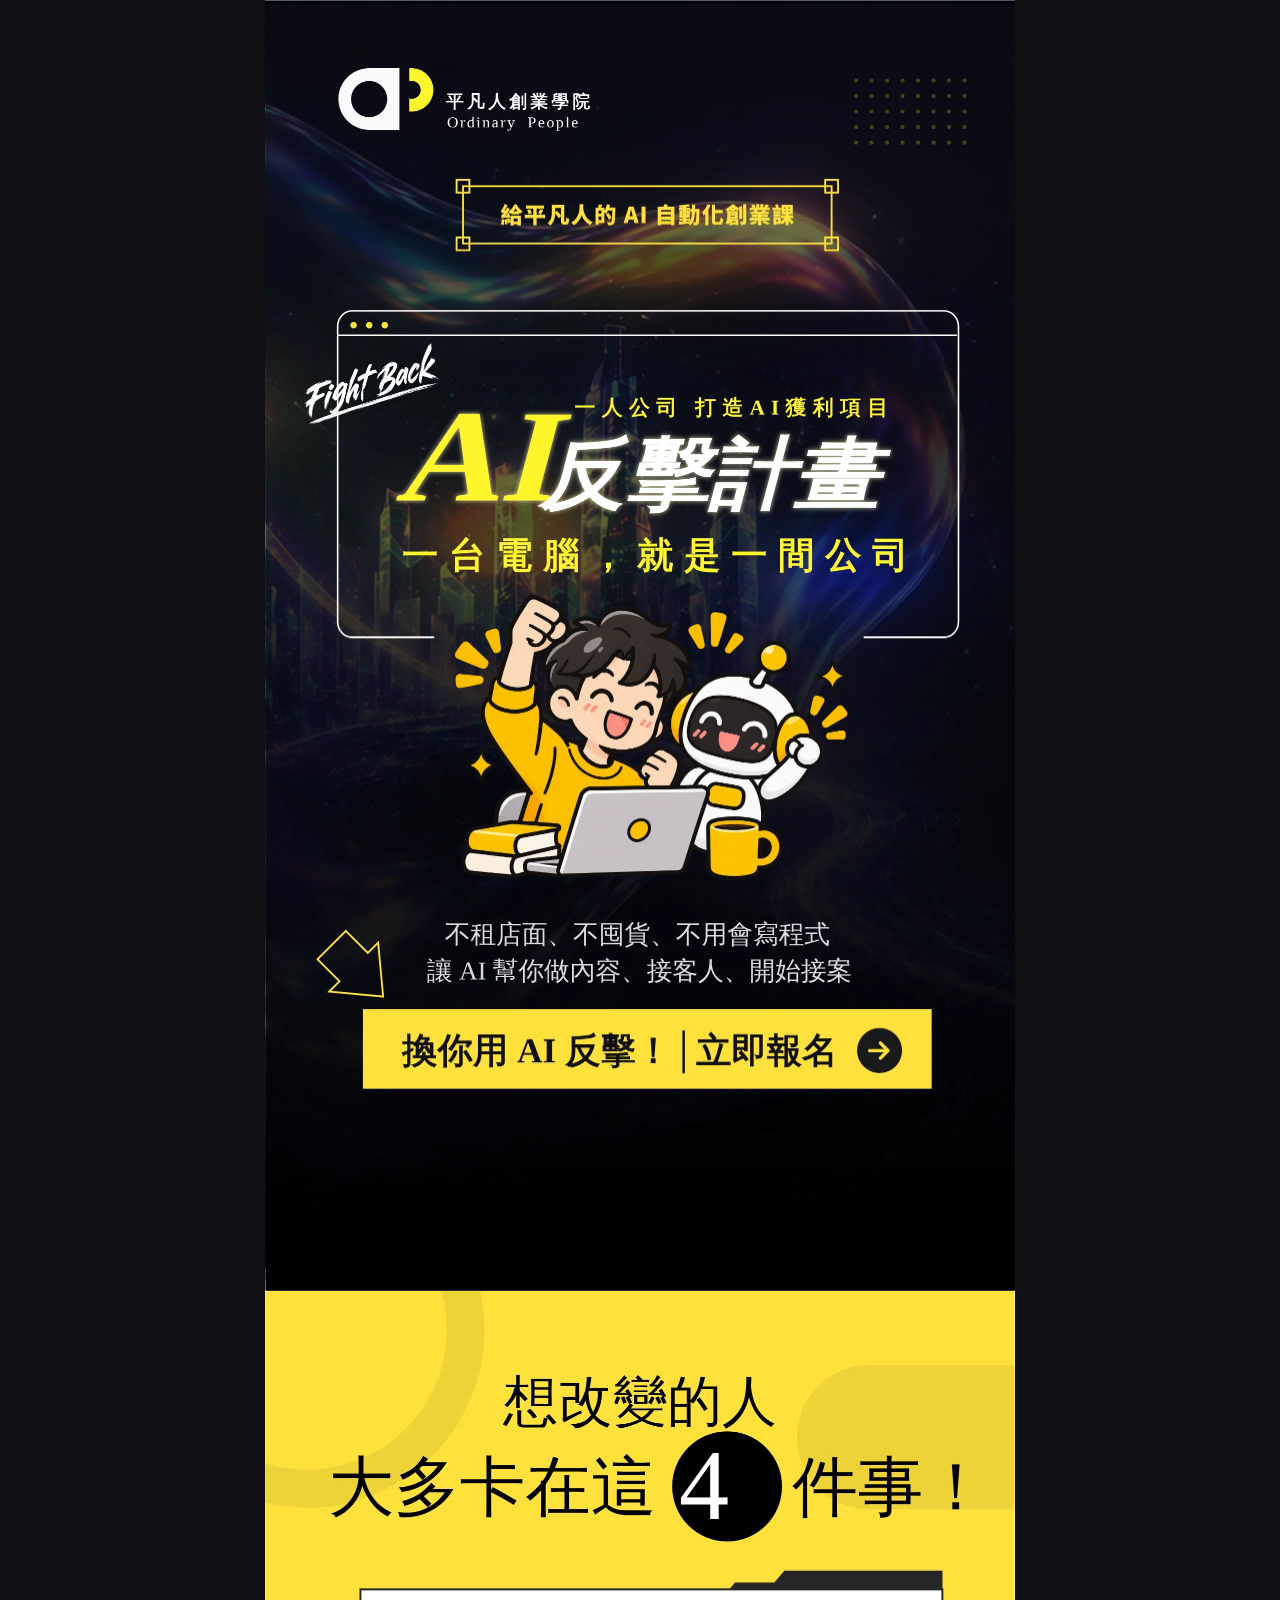
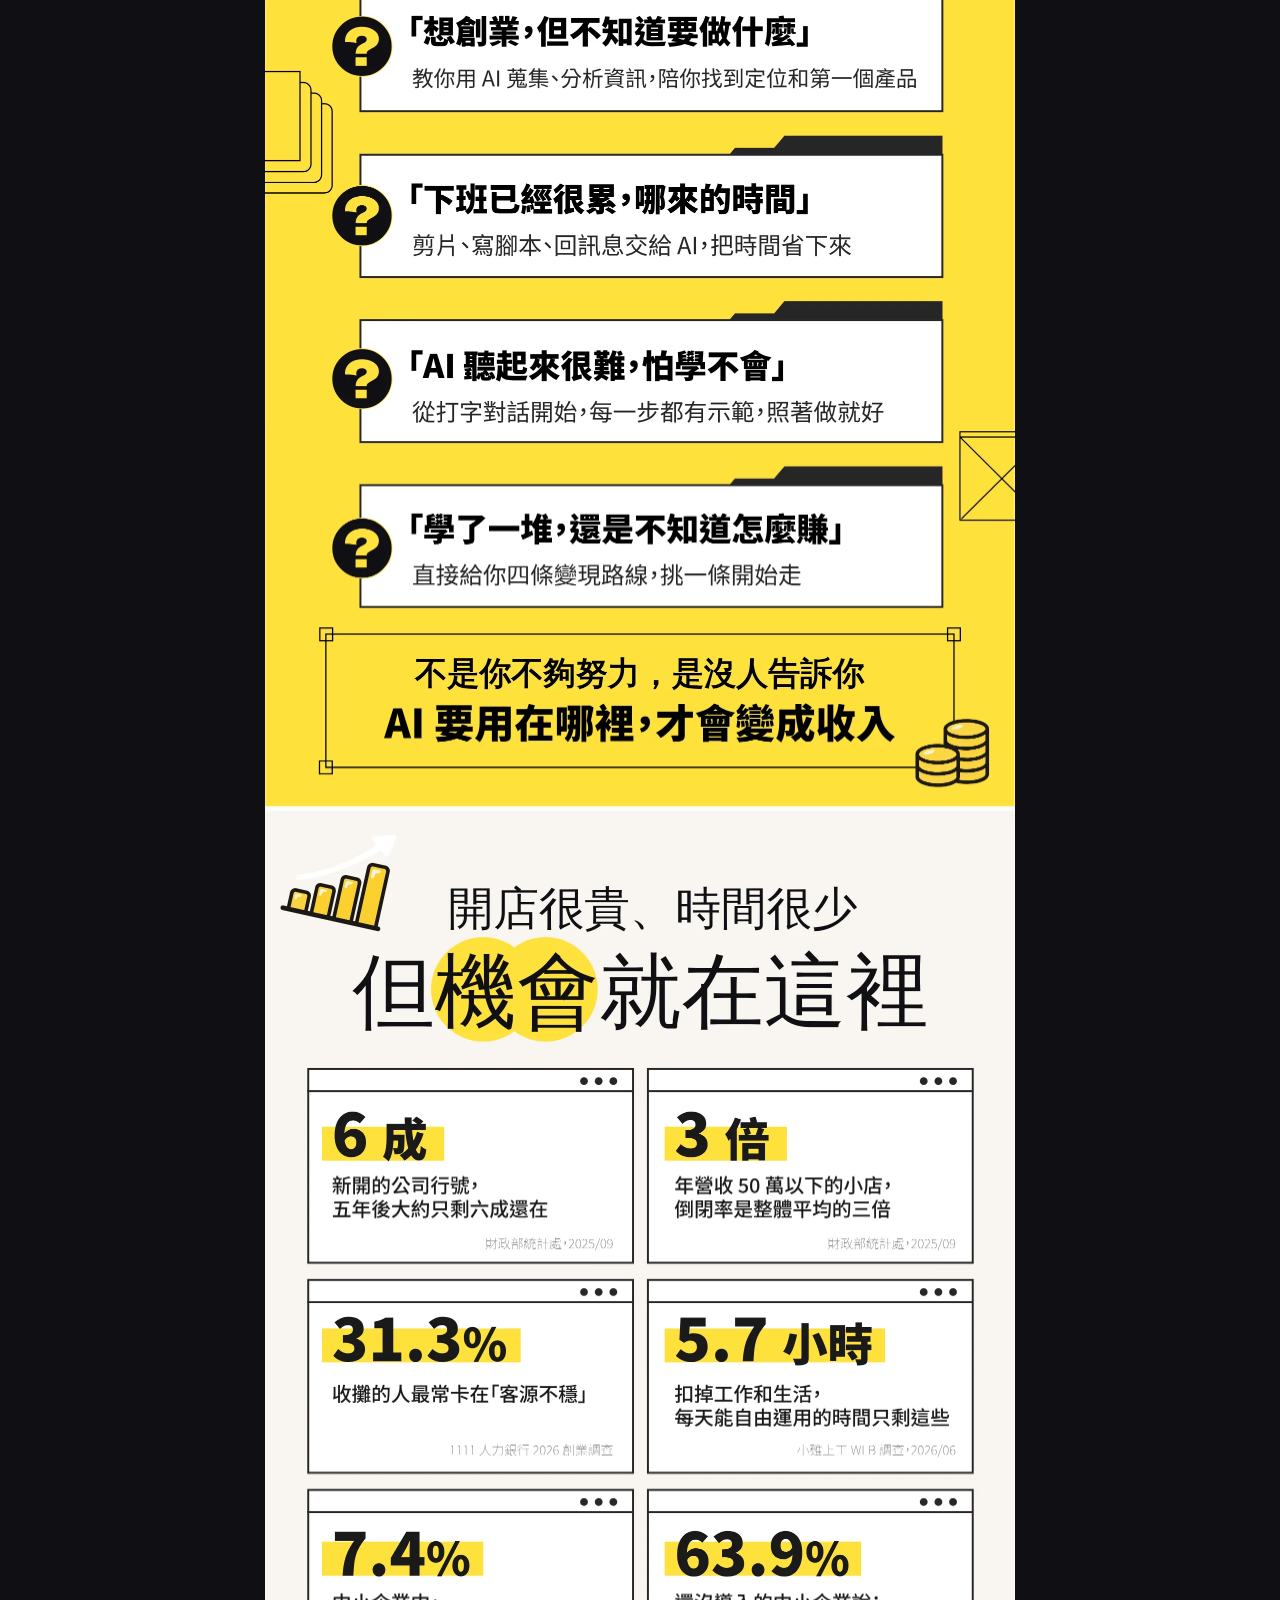
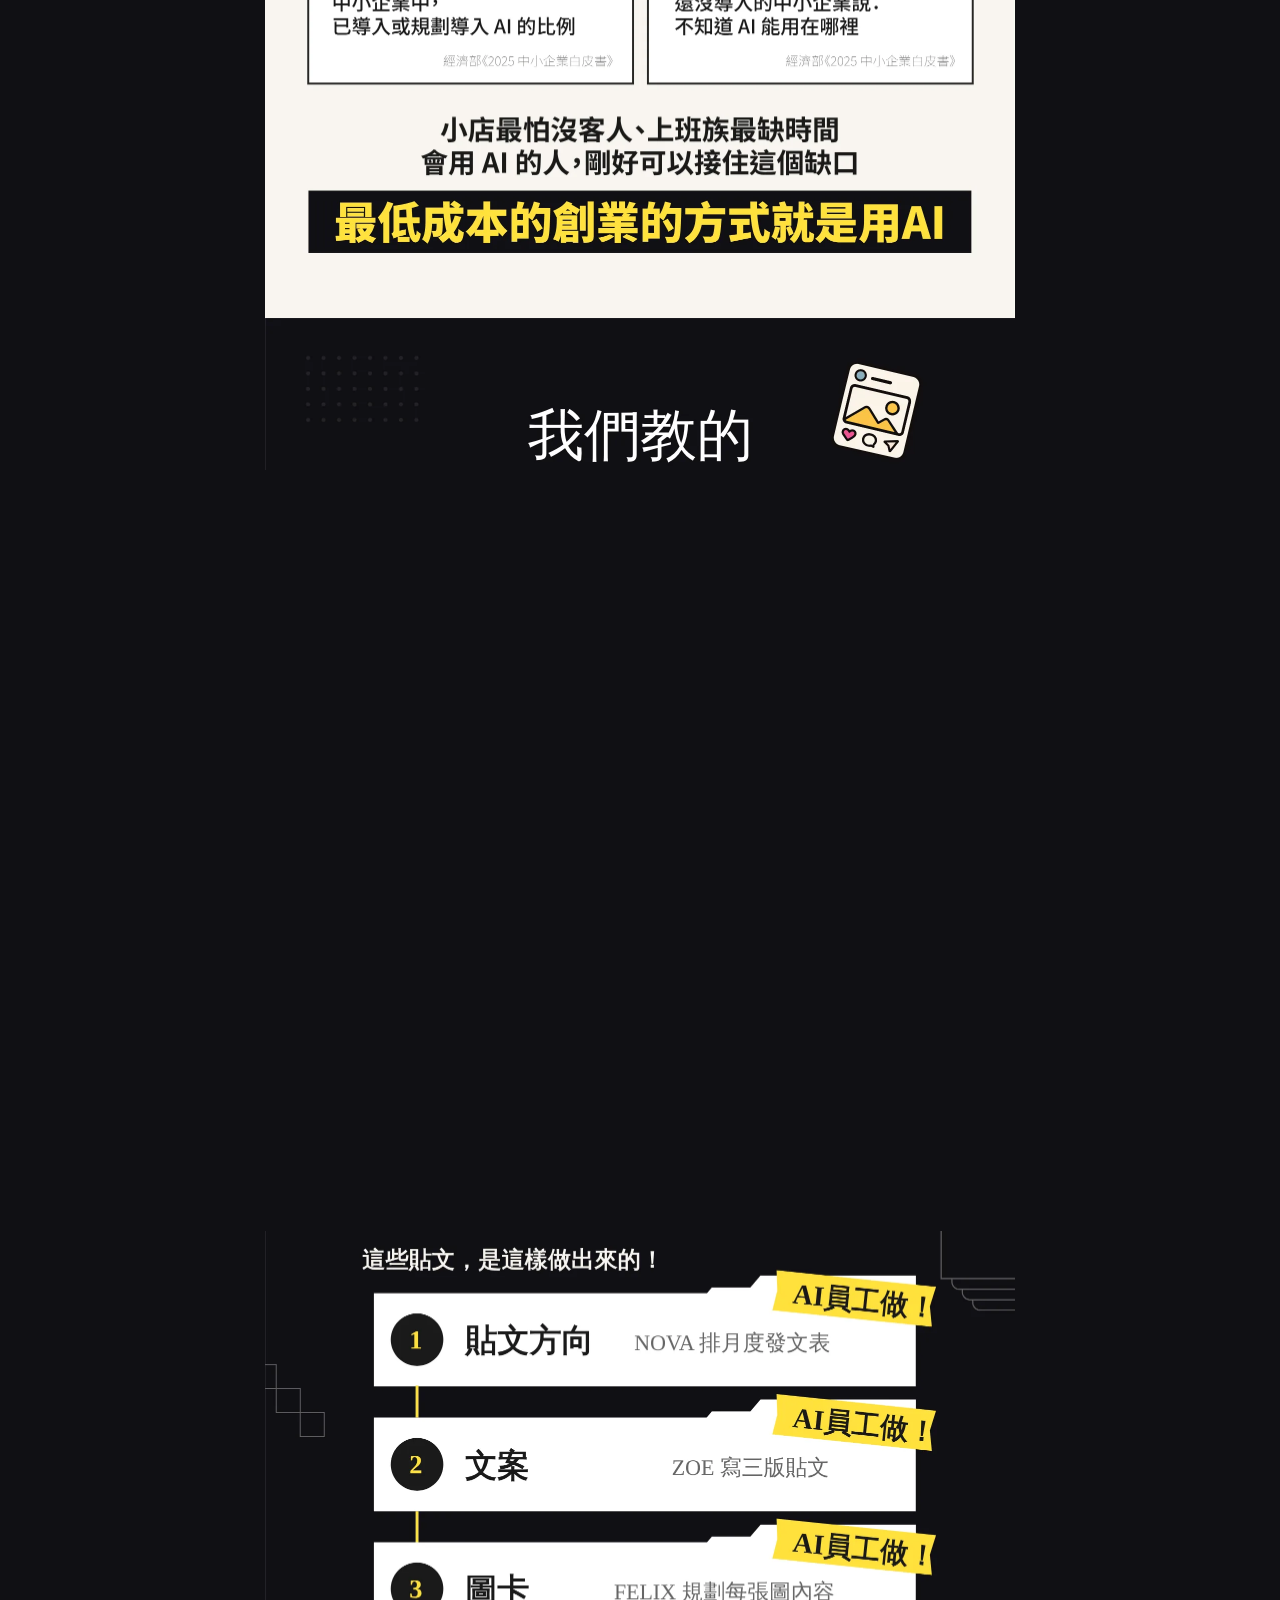
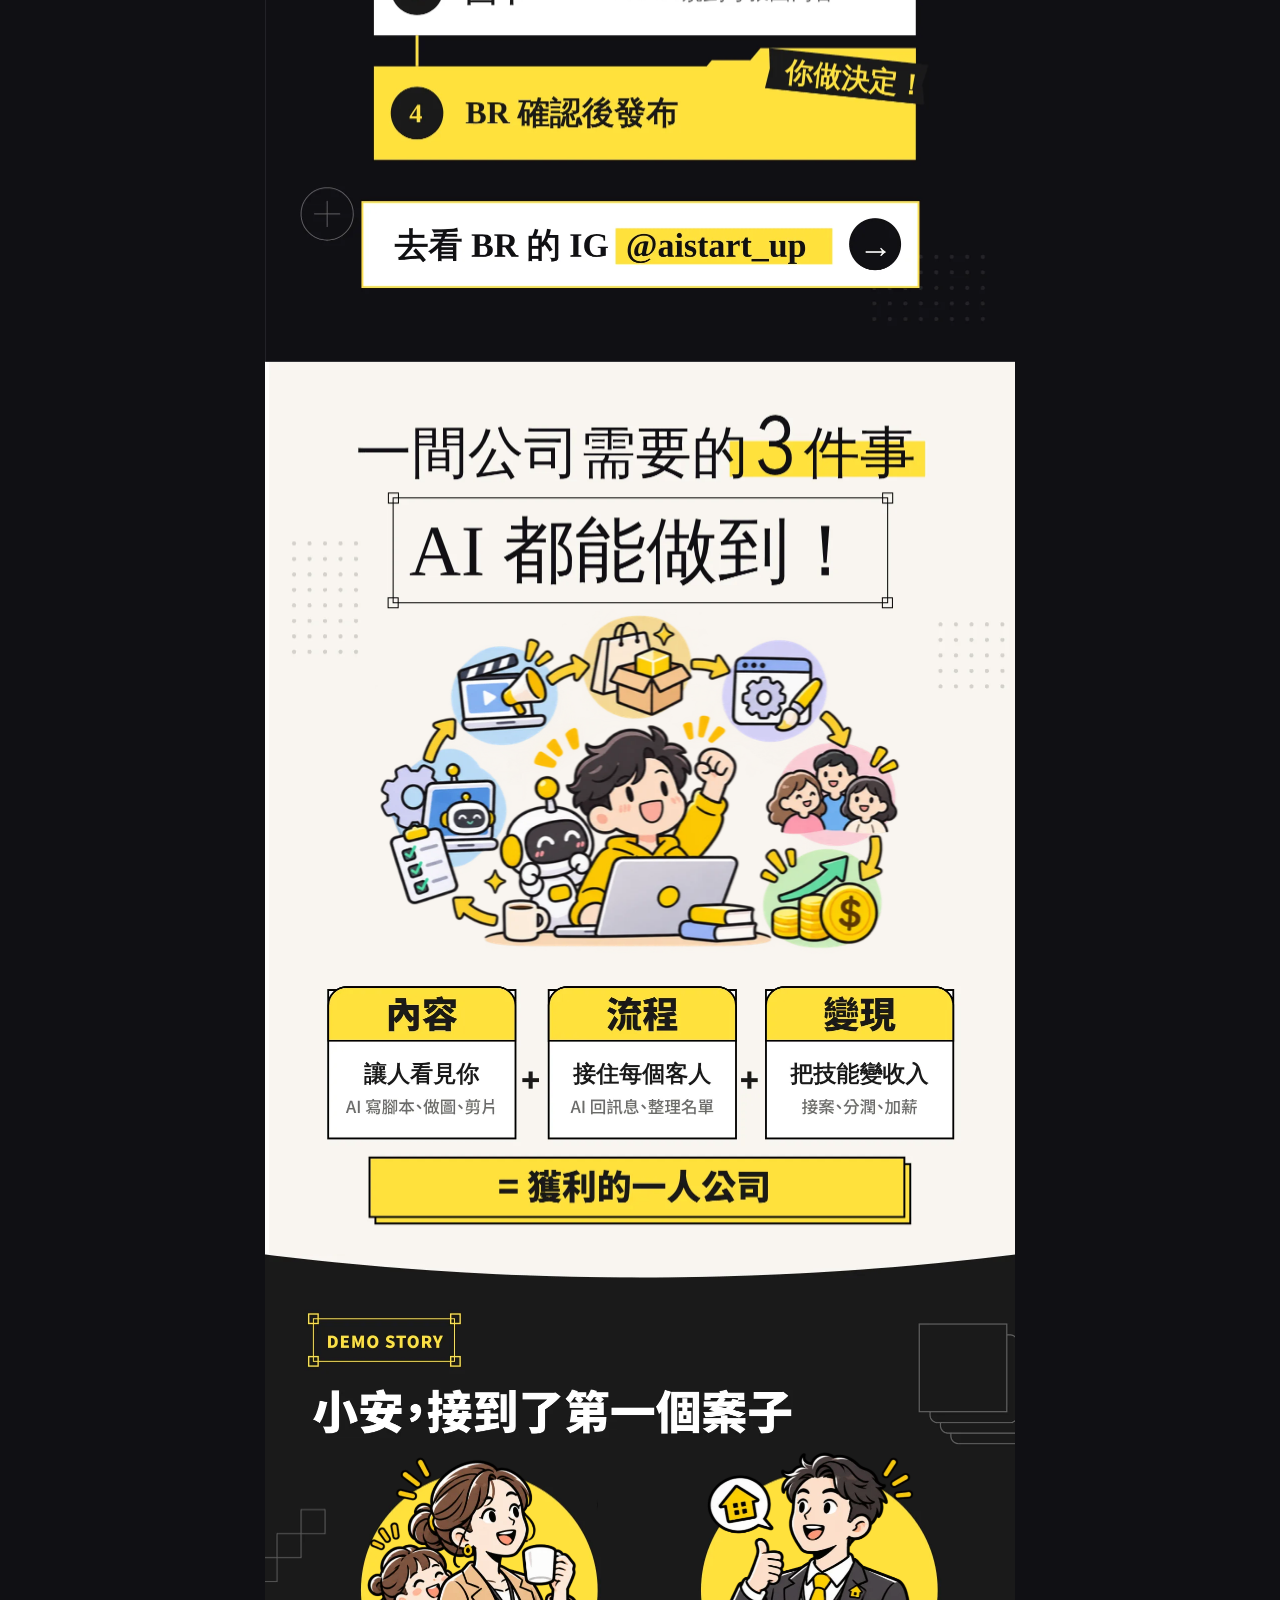
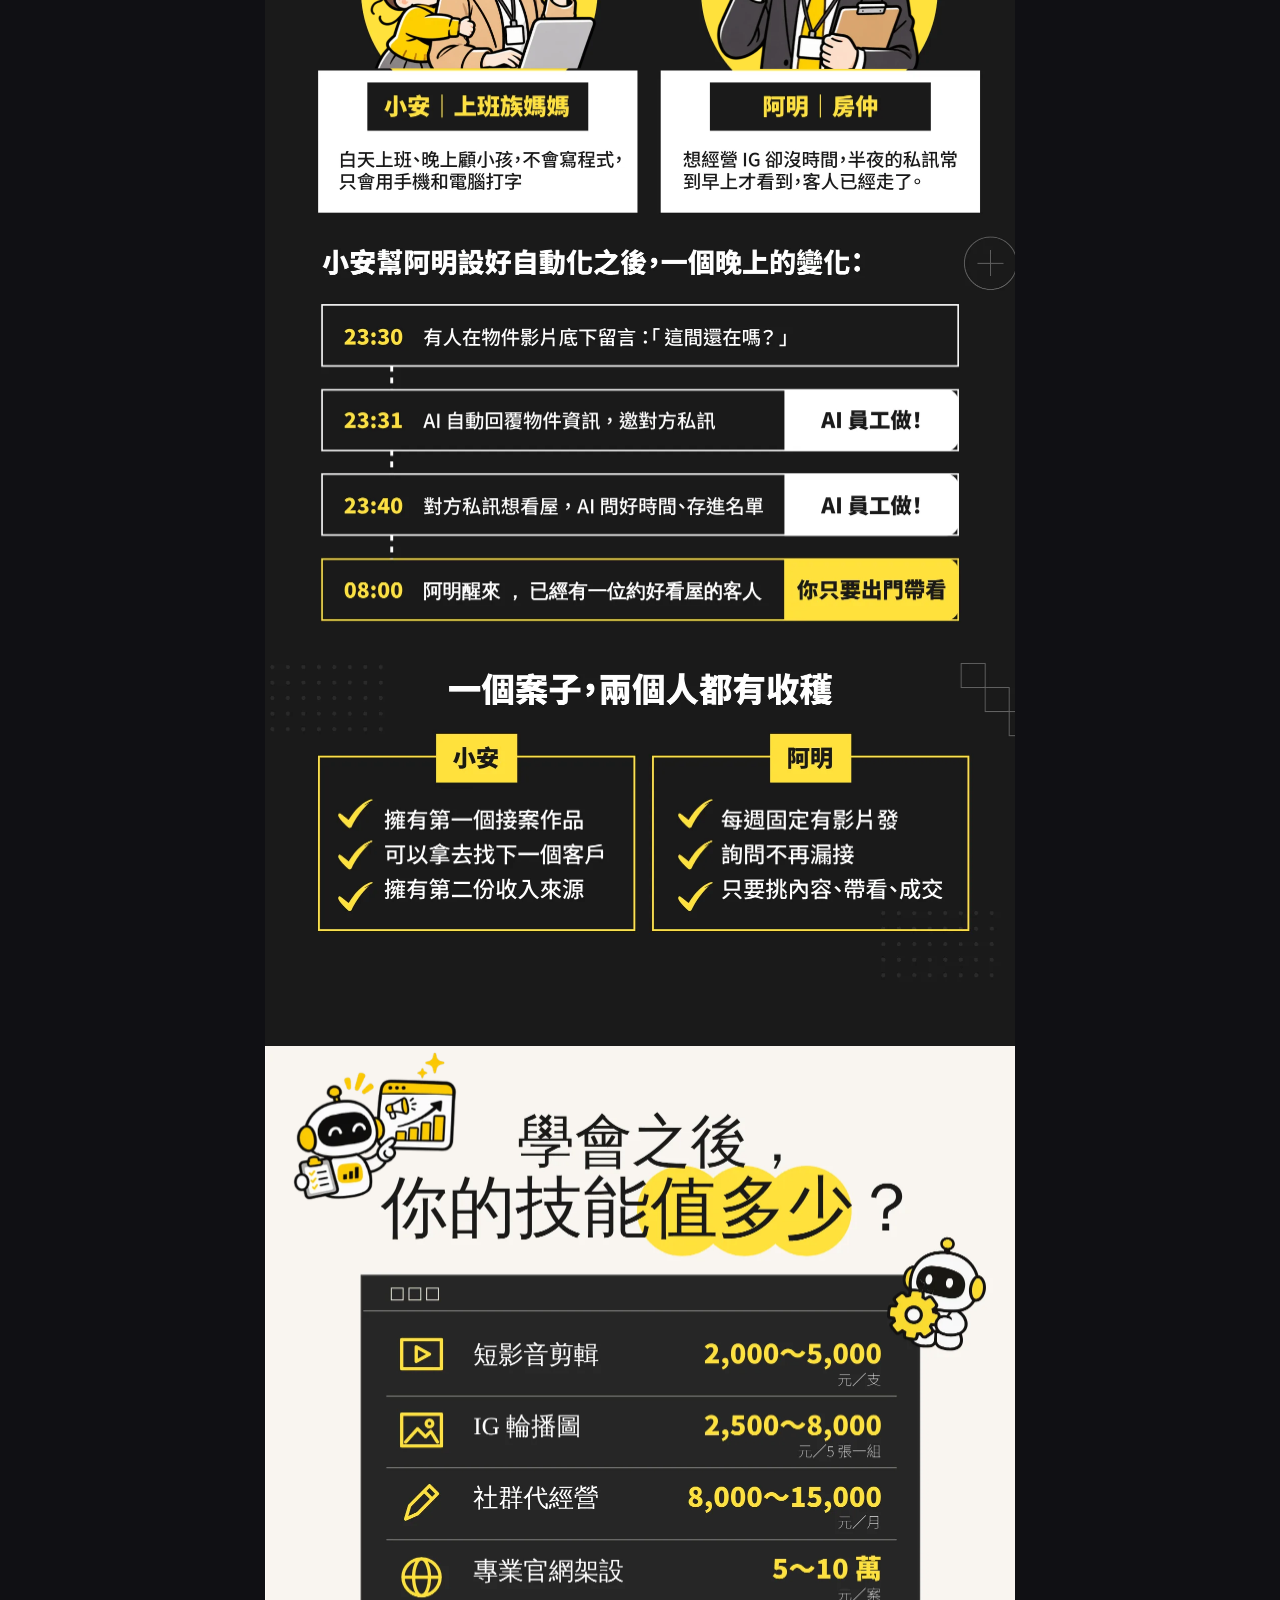
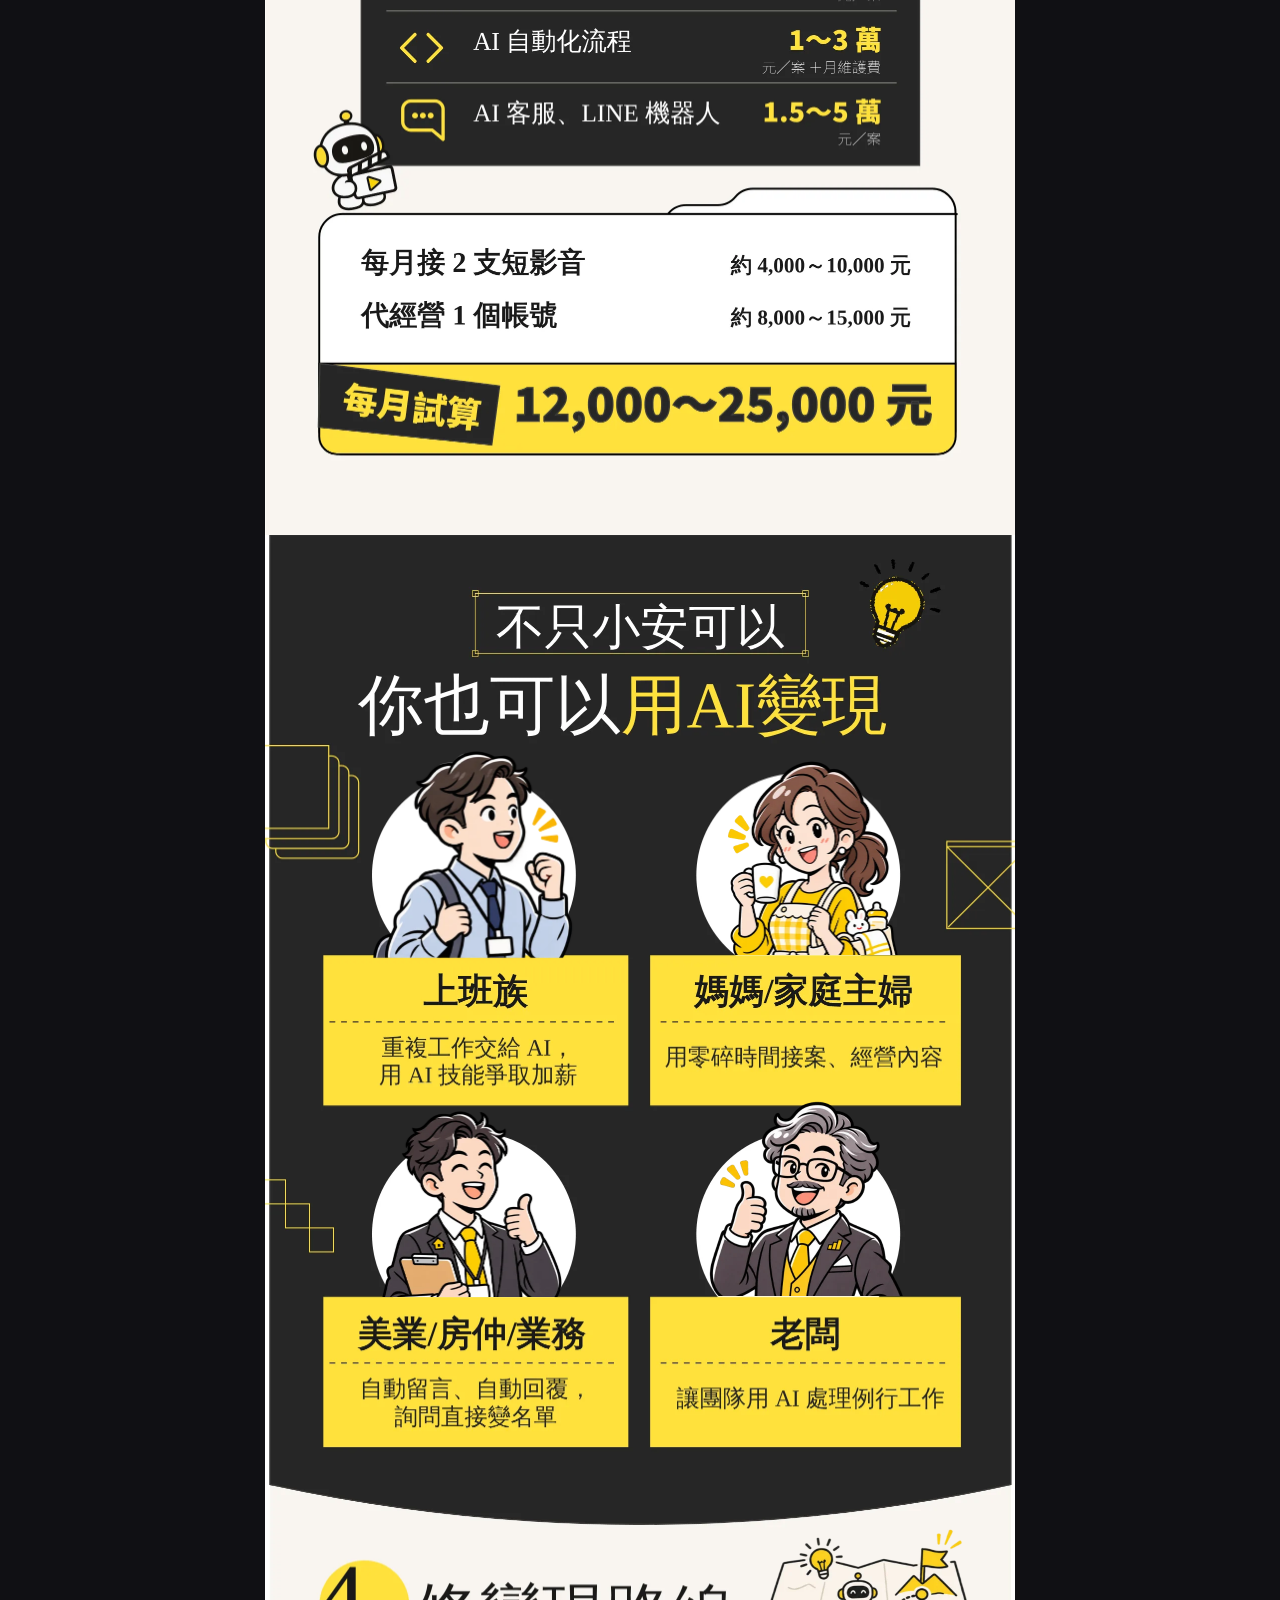
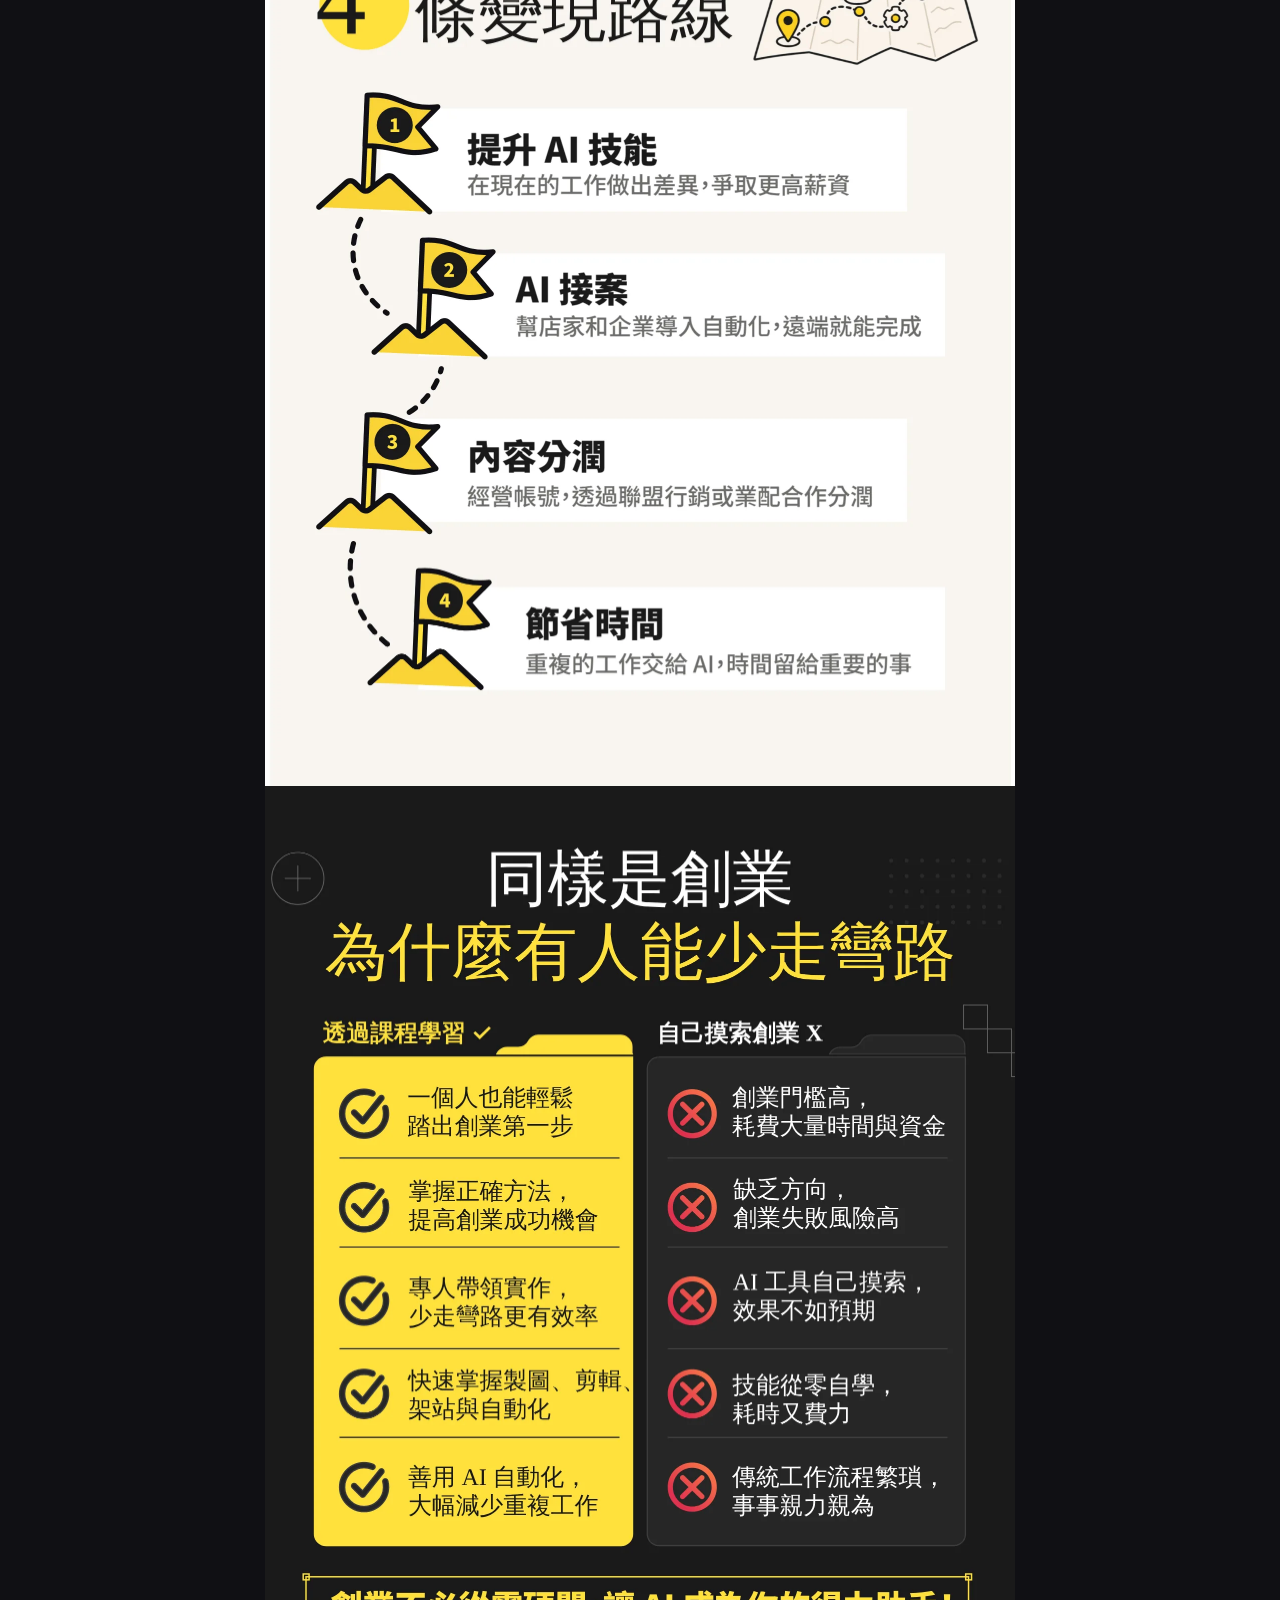
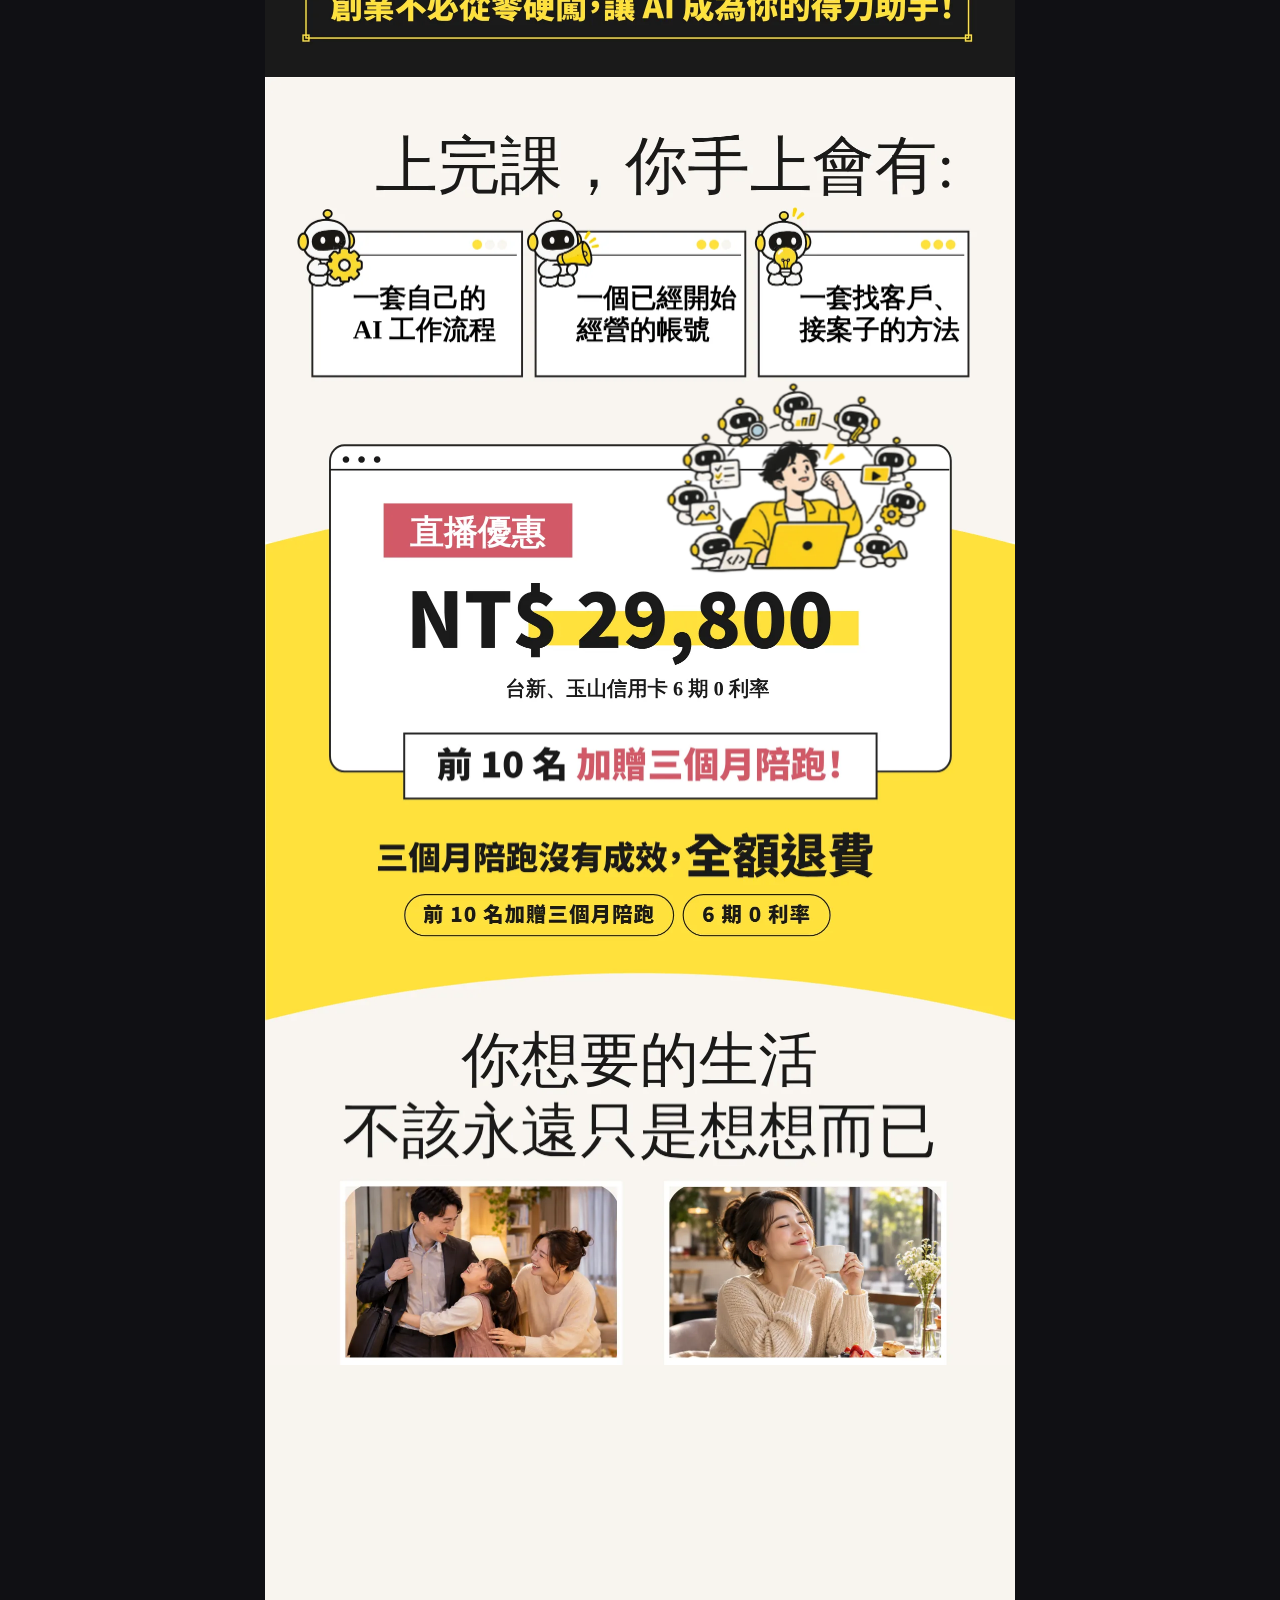
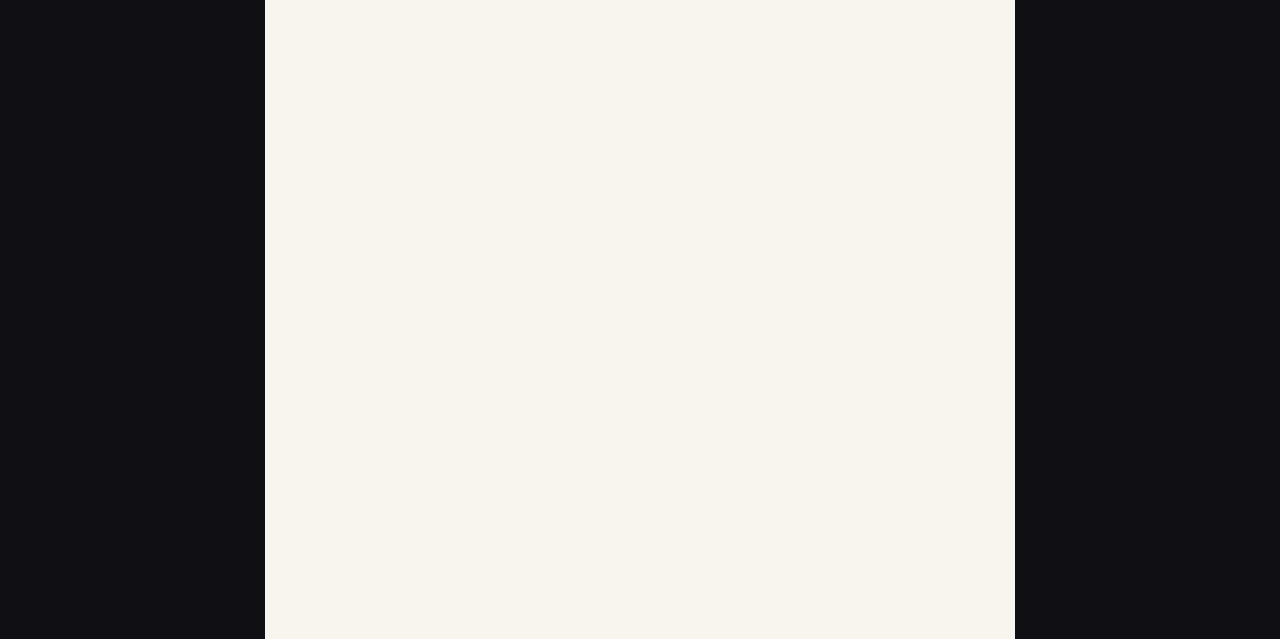
==== br-order/index.html @ 63a673ed "Add animated order page assets (br-order): section bases and illustration layers Co-Authored-By: Cla" ====
<!doctype html>
<html lang="zh-Hant">
<head>
<meta charset="utf-8">
<meta name="viewport" content="width=device-width,initial-scale=1">
<title>AI 反擊計畫</title>
<style>
:root{--page:#101014}
*{box-sizing:border-box}
html,body{margin:0;background:var(--page)}
.page{max-width:750px;margin:0 auto;overflow:hidden}
.sec{position:relative}
.band{width:100%;background-size:100% auto;background-repeat:no-repeat;opacity:0;transform:translateY(18px);transition:opacity .7s ease,transform .8s cubic-bezier(.2,.7,.2,1)}
.band.in{opacity:1;transform:none}
.layer{position:absolute;pointer-events:none;opacity:0;transition:opacity .6s ease var(--d),transform .9s cubic-bezier(.34,1.56,.64,1) var(--d)}
.layer img{display:block;width:100%;height:auto}
.layer.pop{transform:translateY(30px) scale(.82)}
.layer.swing{transform:translateX(-40px) rotate(-8deg)}
.layer.photo{transform:scale(1.08);transition-duration:.9s,1.2s;transition-timing-function:ease,ease}
.layer.in{opacity:1;transform:none}
.layer.pop.in img{animation:float 3.6s ease-in-out calc(var(--d) + 1s) infinite}
.layer.swing.in img{animation:wiggle 4s ease-in-out 1.2s infinite}
@keyframes float{0%,100%{transform:translateY(0)}50%{transform:translateY(-8px)}}
@keyframes wiggle{0%,100%{transform:rotate(0)}50%{transform:rotate(-3deg) scale(1.03)}}
@media (prefers-reduced-motion:reduce){.band,.layer{opacity:1!important;transform:none!important;transition:none!important}.layer img{animation:none!important}}
</style>
</head>
<body>
<main class="page">
<section class="sec" style="background:#01040f">
<div class="band" style="aspect-ratio:1500/349;background-image:url(./s01/base.webp);background-position:0 0.0000%"></div>
<div class="band" style="aspect-ratio:1500/245;background-image:url(./s01/base.webp);background-position:0 14.9337%"></div>
<div class="band" style="aspect-ratio:1500/180;background-image:url(./s01/base.webp);background-position:0 24.7294%"></div>
<div class="band" style="aspect-ratio:1500/445;background-image:url(./s01/base.webp);background-position:0 36.2190%"></div>
<div class="band" style="aspect-ratio:1500/128;background-image:url(./s01/base.webp);background-position:0 49.6740%"></div>
<div class="band" style="aspect-ratio:1500/279;background-image:url(./s01/base.webp);background-position:0 58.4889%"></div>
<div class="band" style="aspect-ratio:1500/412;background-image:url(./s01/base.webp);background-position:0 74.9309%"></div>
<div class="band" style="aspect-ratio:1500/124;background-image:url(./s01/base.webp);background-position:0 82.9129%"></div>
<div class="band" style="aspect-ratio:1500/195;background-image:url(./s01/base.webp);background-position:0 90.5739%"></div>
<div class="band" style="aspect-ratio:1500/225;background-image:url(./s01/base.webp);background-position:0 100.0000%"></div>
<div class="layer pop" style="left:25.152%;top:46.006%;width:52.667%;--d:0.00s"><img src="./s01/l9.webp" alt="" loading="lazy"></div>
<div class="layer swing" style="left:5.25%;top:26.592%;width:18.067%;--d:0.15s"><img src="./s01/l13.webp" alt="" loading="lazy"></div>
</section>
<section class="sec" style="background:#ffe13c">
<div class="band" style="aspect-ratio:1500/529;background-image:url(./s02/base.webp);background-position:0 0.0000%"></div>
<div class="band" style="aspect-ratio:1500/95;background-image:url(./s02/base.webp);background-position:0 24.7081%"></div>
<div class="band" style="aspect-ratio:1500/242;background-image:url(./s02/base.webp);background-position:0 31.2939%"></div>
<div class="band" style="aspect-ratio:1500/331;background-image:url(./s02/base.webp);background-position:0 45.4593%"></div>
<div class="band" style="aspect-ratio:1500/90;background-image:url(./s02/base.webp);background-position:0 55.7782%"></div>
<div class="band" style="aspect-ratio:1500/184;background-image:url(./s02/base.webp);background-position:0 62.7193%"></div>
<div class="band" style="aspect-ratio:1500/445;background-image:url(./s02/base.webp);background-position:0 82.1329%"></div>
<div class="band" style="aspect-ratio:1500/95;background-image:url(./s02/base.webp);background-position:0 89.4909%"></div>
<div class="band" style="aspect-ratio:1500/225;background-image:url(./s02/base.webp);background-position:0 100.0000%"></div>

</section>
<section class="sec" style="background:#ffffff">
<div class="band" style="aspect-ratio:1500/586;background-image:url(./s03/base.webp);background-position:0 0.0000%"></div>
<div class="band" style="aspect-ratio:1500/133;background-image:url(./s03/base.webp);background-position:0 28.1190%"></div>
<div class="band" style="aspect-ratio:1500/282;background-image:url(./s03/base.webp);background-position:0 37.1576%"></div>
<div class="band" style="aspect-ratio:1500/130;background-image:url(./s03/base.webp);background-position:0 47.9636%"></div>
<div class="band" style="aspect-ratio:1500/295;background-image:url(./s03/base.webp);background-position:0 58.8450%"></div>
<div class="band" style="aspect-ratio:1500/125;background-image:url(./s03/base.webp);background-position:0 68.1644%"></div>
<div class="band" style="aspect-ratio:1500/232;background-image:url(./s03/base.webp);background-position:0 78.1360%"></div>
<div class="band" style="aspect-ratio:1500/191;background-image:url(./s03/base.webp);background-position:0 88.0059%"></div>
<div class="band" style="aspect-ratio:1500/243;background-image:url(./s03/base.webp);background-position:0 100.0000%"></div>

</section>
<section class="sec" style="background:#101014">
<div class="band" style="aspect-ratio:1500/304;background-image:url(./s04/base.webp);background-position:0 0.0000%"></div>
<div class="band" style="aspect-ratio:1500/652;background-image:url(./s04/base.webp);background-position:0 11.5326%"></div>
<div class="band" style="aspect-ratio:1500/91;background-image:url(./s04/base.webp);background-position:0 29.9030%"></div>
<div class="band" style="aspect-ratio:1500/779;background-image:url(./s04/base.webp);background-position:0 41.7298%"></div>
<div class="band" style="aspect-ratio:1500/291;background-image:url(./s04/base.webp);background-position:0 60.9276%"></div>
<div class="band" style="aspect-ratio:1500/277;background-image:url(./s04/base.webp);background-position:0 70.3089%"></div>
<div class="band" style="aspect-ratio:1500/255;background-image:url(./s04/base.webp);background-position:0 78.9318%"></div>
<div class="band" style="aspect-ratio:1500/332;background-image:url(./s04/base.webp);background-position:0 89.6143%"></div>
<div class="band" style="aspect-ratio:1500/307;background-image:url(./s04/base.webp);background-position:0 100.0000%"></div>

</section>
<section class="sec" style="background:#f8f5ef">
<div class="band" style="aspect-ratio:1500/297;background-image:url(./s05/base.webp);background-position:0 0.0000%"></div>
<div class="band" style="aspect-ratio:1500/338;background-image:url(./s05/base.webp);background-position:0 20.5252%"></div>
<div class="band" style="aspect-ratio:1500/316;background-image:url(./s05/base.webp);background-position:0 43.2267%"></div>
<div class="band" style="aspect-ratio:1500/621;background-image:url(./s05/base.webp);background-position:0 81.7010%"></div>
<div class="band" style="aspect-ratio:1500/213;background-image:url(./s05/base.webp);background-position:0 100.0000%"></div>
<div class="layer pop" style="left:14.618%;top:27.748%;width:70.333%;--d:0.00s"><img src="./s05/l8.webp" alt="" loading="lazy"></div>
</section>
<section class="sec" style="background:#f8f5ef">
<div class="band" style="aspect-ratio:1500/248;background-image:url(./s06/base.webp);background-position:0 0.0000%"></div>
<div class="band" style="aspect-ratio:1500/159;background-image:url(./s06/base.webp);background-position:0 9.4512%"></div>
<div class="band" style="aspect-ratio:1500/274;background-image:url(./s06/base.webp);background-position:0 16.2216%"></div>
<div class="band" style="aspect-ratio:1500/293;background-image:url(./s06/base.webp);background-position:0 27.3494%"></div>
<div class="band" style="aspect-ratio:1500/168;background-image:url(./s06/base.webp);background-position:0 37.2467%"></div>
<div class="band" style="aspect-ratio:1500/261;background-image:url(./s06/base.webp);background-position:0 45.2815%"></div>
<div class="band" style="aspect-ratio:1500/163;background-image:url(./s06/base.webp);background-position:0 53.5496%"></div>
<div class="band" style="aspect-ratio:1500/170;background-image:url(./s06/base.webp);background-position:0 59.9311%"></div>
<div class="band" style="aspect-ratio:1500/240;background-image:url(./s06/base.webp);background-position:0 68.2658%"></div>
<div class="band" style="aspect-ratio:1500/297;background-image:url(./s06/base.webp);background-position:0 79.4851%"></div>
<div class="band" style="aspect-ratio:1500/167;background-image:url(./s06/base.webp);background-position:0 86.8884%"></div>
<div class="band" style="aspect-ratio:1500/343;background-image:url(./s06/base.webp);background-position:0 100.0000%"></div>
<div class="layer pop" style="left:13.618%;top:14.621%;width:30.733%;--d:0.00s"><img src="./s06/l15.webp" alt="" loading="lazy"></div>
<div class="layer pop" style="left:58.938%;top:14.259%;width:28.4%;--d:0.15s"><img src="./s06/l16.webp" alt="" loading="lazy"></div>
</section>
<section class="sec" style="background:#f8f5ef">
<div class="band" style="aspect-ratio:1500/719;background-image:url(./s07/base.webp);background-position:0 0.0000%"></div>
<div class="band" style="aspect-ratio:1500/142;background-image:url(./s07/base.webp);background-position:0 35.2970%"></div>
<div class="band" style="aspect-ratio:1500/143;background-image:url(./s07/base.webp);background-position:0 42.2888%"></div>
<div class="band" style="aspect-ratio:1500/143;background-image:url(./s07/base.webp);background-position:0 49.3124%"></div>
<div class="band" style="aspect-ratio:1500/143;background-image:url(./s07/base.webp);background-position:0 56.3360%"></div>
<div class="band" style="aspect-ratio:1500/299;background-image:url(./s07/base.webp);background-position:0 68.6170%"></div>
<div class="band" style="aspect-ratio:1500/97;background-image:url(./s07/base.webp);background-position:0 76.3208%"></div>
<div class="band" style="aspect-ratio:1500/114;background-image:url(./s07/base.webp);background-position:0 81.6465%"></div>
<div class="band" style="aspect-ratio:1500/379;background-image:url(./s07/base.webp);background-position:0 100.0000%"></div>
<div class="layer pop" style="left:3.637%;top:0.565%;width:22.067%;--d:0.00s"><img src="./s07/l11.webp" alt="" loading="lazy"></div>
</section>
<section class="sec" style="background:#262626">
<div class="band" style="aspect-ratio:1500/259;background-image:url(./s08/base.webp);background-position:0 0.0000%"></div>
<div class="band" style="aspect-ratio:1500/172;background-image:url(./s08/base.webp);background-position:0 7.3392%"></div>
<div class="band" style="aspect-ratio:1500/427;background-image:url(./s08/base.webp);background-position:0 13.1643%"></div>
<div class="band" style="aspect-ratio:1500/129;background-image:url(./s08/base.webp);background-position:0 24.0202%"></div>
<div class="band" style="aspect-ratio:1500/181;background-image:url(./s08/base.webp);background-position:0 28.0398%"></div>
<div class="band" style="aspect-ratio:1500/240;background-image:url(./s08/base.webp);background-position:0 33.7475%"></div>
<div class="band" style="aspect-ratio:1500/134;background-image:url(./s08/base.webp);background-position:0 39.4729%"></div>
<div class="band" style="aspect-ratio:1500/128;background-image:url(./s08/base.webp);background-position:0 43.1570%"></div>
<div class="band" style="aspect-ratio:1500/192;background-image:url(./s08/base.webp);background-position:0 47.5919%"></div>
<div class="band" style="aspect-ratio:1500/153;background-image:url(./s08/base.webp);background-position:0 52.4803%"></div>
<div class="band" style="aspect-ratio:1500/257;background-image:url(./s08/base.webp);background-position:0 58.5075%"></div>
<div class="band" style="aspect-ratio:1500/198;background-image:url(./s08/base.webp);background-position:0 64.8587%"></div>
<div class="band" style="aspect-ratio:1500/386;background-image:url(./s08/base.webp);background-position:0 74.5098%"></div>
<div class="band" style="aspect-ratio:1500/234;background-image:url(./s08/base.webp);background-position:0 82.3767%"></div>
<div class="band" style="aspect-ratio:1500/168;background-image:url(./s08/base.webp);background-position:0 87.4611%"></div>
<div class="band" style="aspect-ratio:1500/348;background-image:url(./s08/base.webp);background-position:0 97.1667%"></div>
<div class="band" style="aspect-ratio:1500/95;background-image:url(./s08/base.webp);background-position:0 100.0000%"></div>
<div class="layer pop" style="left:15.561%;top:31.123%;width:24.067%;--d:0.00s"><img src="./s08/l4.webp" alt="" loading="lazy"></div>
<div class="layer pop" style="left:61.552%;top:12.238%;width:22.867%;--d:0.15s"><img src="./s08/l5.webp" alt="" loading="lazy"></div>
<div class="layer pop" style="left:59.242%;top:30.592%;width:25.867%;--d:0.30s"><img src="./s08/l6.webp" alt="" loading="lazy"></div>
<div class="layer pop" style="left:14.335%;top:11.655%;width:26.933%;--d:0.45s"><img src="./s08/l7.webp" alt="" loading="lazy"></div>
<div class="layer pop" style="left:64.99%;top:53.645%;width:30.267%;--d:0.60s"><img src="./s08/l10.webp" alt="" loading="lazy"></div>
</section>
<section class="sec" style="background:#1a1a1a">
<div class="band" style="aspect-ratio:1500/259;background-image:url(./s09/base.webp);background-position:0 0.0000%"></div>
<div class="band" style="aspect-ratio:1500/195;background-image:url(./s09/base.webp);background-position:0 16.3098%"></div>
<div class="band" style="aspect-ratio:1500/137;background-image:url(./s09/base.webp);background-position:0 27.5820%"></div>
<div class="band" style="aspect-ratio:1500/174;background-image:url(./s09/base.webp);background-position:0 36.7309%"></div>
<div class="band" style="aspect-ratio:1500/181;background-image:url(./s09/base.webp);background-position:0 47.7528%"></div>
<div class="band" style="aspect-ratio:1500/201;background-image:url(./s09/base.webp);background-position:0 59.7977%"></div>
<div class="band" style="aspect-ratio:1500/182;background-image:url(./s09/base.webp);background-position:0 71.6427%"></div>
<div class="band" style="aspect-ratio:1500/454;background-image:url(./s09/base.webp);background-position:0 100.0000%"></div>

</section>
<section class="sec" style="background:#f8f5ef">
<div class="band" style="aspect-ratio:1500/249;background-image:url(./s10/base.webp);background-position:0 0.0000%"></div>
<div class="band" style="aspect-ratio:1500/315;background-image:url(./s10/base.webp);background-position:0 15.8196%"></div>
<div class="band" style="aspect-ratio:1500/104;background-image:url(./s10/base.webp);background-position:0 31.5966%"></div>
<div class="band" style="aspect-ratio:1500/352;background-image:url(./s10/base.webp);background-position:0 43.4613%"></div>
<div class="band" style="aspect-ratio:1500/307;background-image:url(./s10/base.webp);background-position:0 64.4753%"></div>
<div class="band" style="aspect-ratio:1500/151;background-image:url(./s10/base.webp);background-position:0 76.3521%"></div>
<div class="band" style="aspect-ratio:1500/140;background-image:url(./s10/base.webp);background-position:0 84.5054%"></div>
<div class="band" style="aspect-ratio:1500/137;background-image:url(./s10/base.webp);background-position:0 92.3516%"></div>
<div class="band" style="aspect-ratio:1500/134;background-image:url(./s10/base.webp);background-position:0 100.0000%"></div>
<div class="layer pop" style="left:53.173%;top:32.164%;width:35.333%;--d:0.00s"><img src="./s10/l12.webp" alt="" loading="lazy"></div>
</section>
<section class="sec" style="background:#f8f5ef">
<div class="band" style="aspect-ratio:1500/144;background-image:url(./s11/base.webp);background-position:0 0.0000%"></div>
<div class="band" style="aspect-ratio:1500/154;background-image:url(./s11/base.webp);background-position:0 6.3130%"></div>
<div class="band" style="aspect-ratio:1500/388;background-image:url(./s11/base.webp);background-position:0 14.5579%"></div>
<div class="band" style="aspect-ratio:1500/160;background-image:url(./s11/base.webp);background-position:0 30.1538%"></div>
<div class="band" style="aspect-ratio:1500/402;background-image:url(./s11/base.webp);background-position:0 41.6134%"></div>
<div class="band" style="aspect-ratio:1500/202;background-image:url(./s11/base.webp);background-position:0 55.8889%"></div>
<div class="band" style="aspect-ratio:1500/170;background-image:url(./s11/base.webp);background-position:0 64.0177%"></div>
<div class="band" style="aspect-ratio:1500/172;background-image:url(./s11/base.webp);background-position:0 71.5864%"></div>
<div class="band" style="aspect-ratio:1500/92;background-image:url(./s11/base.webp);background-position:0 76.4831%"></div>
<div class="band" style="aspect-ratio:1500/233;background-image:url(./s11/base.webp);background-position:0 85.5586%"></div>
<div class="band" style="aspect-ratio:1500/139;background-image:url(./s11/base.webp);background-position:0 92.2038%"></div>
<div class="band" style="aspect-ratio:1500/179;background-image:url(./s11/base.webp);background-position:0 100.0000%"></div>
<div class="layer pop" style="left:4.165%;top:61.724%;width:27.733%;--d:0.00s"><img src="./s11/l27.webp" alt="" loading="lazy"></div>
</section>
</main>
<script>
(function(){
  var els=document.querySelectorAll('.band,.layer');
  if(!('IntersectionObserver' in window)){els.forEach(function(e){e.classList.add('in')});return;}
  var io=new IntersectionObserver(function(entries){
    entries.forEach(function(en){if(en.isIntersecting){en.target.classList.add('in');io.unobserve(en.target);}});
  },{rootMargin:'0px 0px -6% 0px',threshold:0.05});
  els.forEach(function(e){io.observe(e)});
  function atEnd(){if(window.innerHeight+window.scrollY>=document.documentElement.scrollHeight-40){els.forEach(function(e){e.classList.add('in')});window.removeEventListener('scroll',atEnd);}}
  window.addEventListener('scroll',atEnd,{passive:true});atEnd();
})();
</script>
</body>
</html>
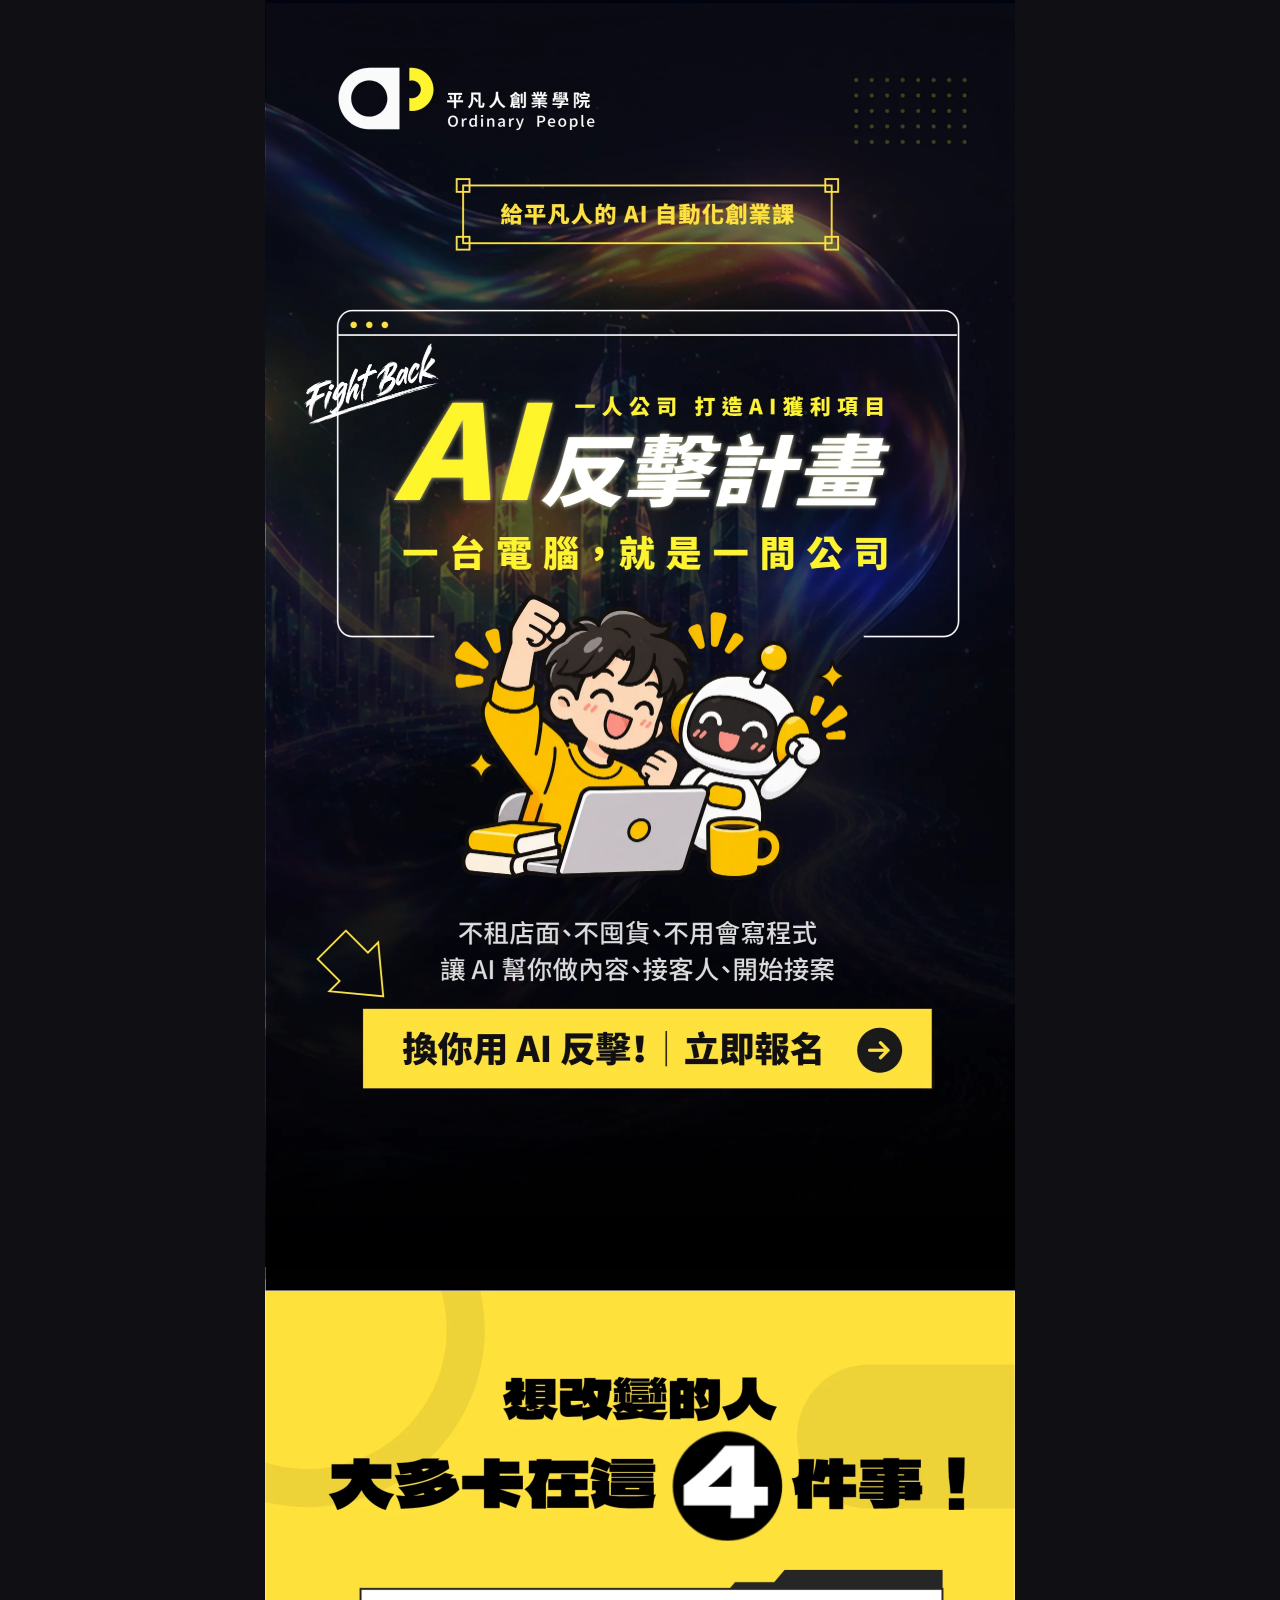
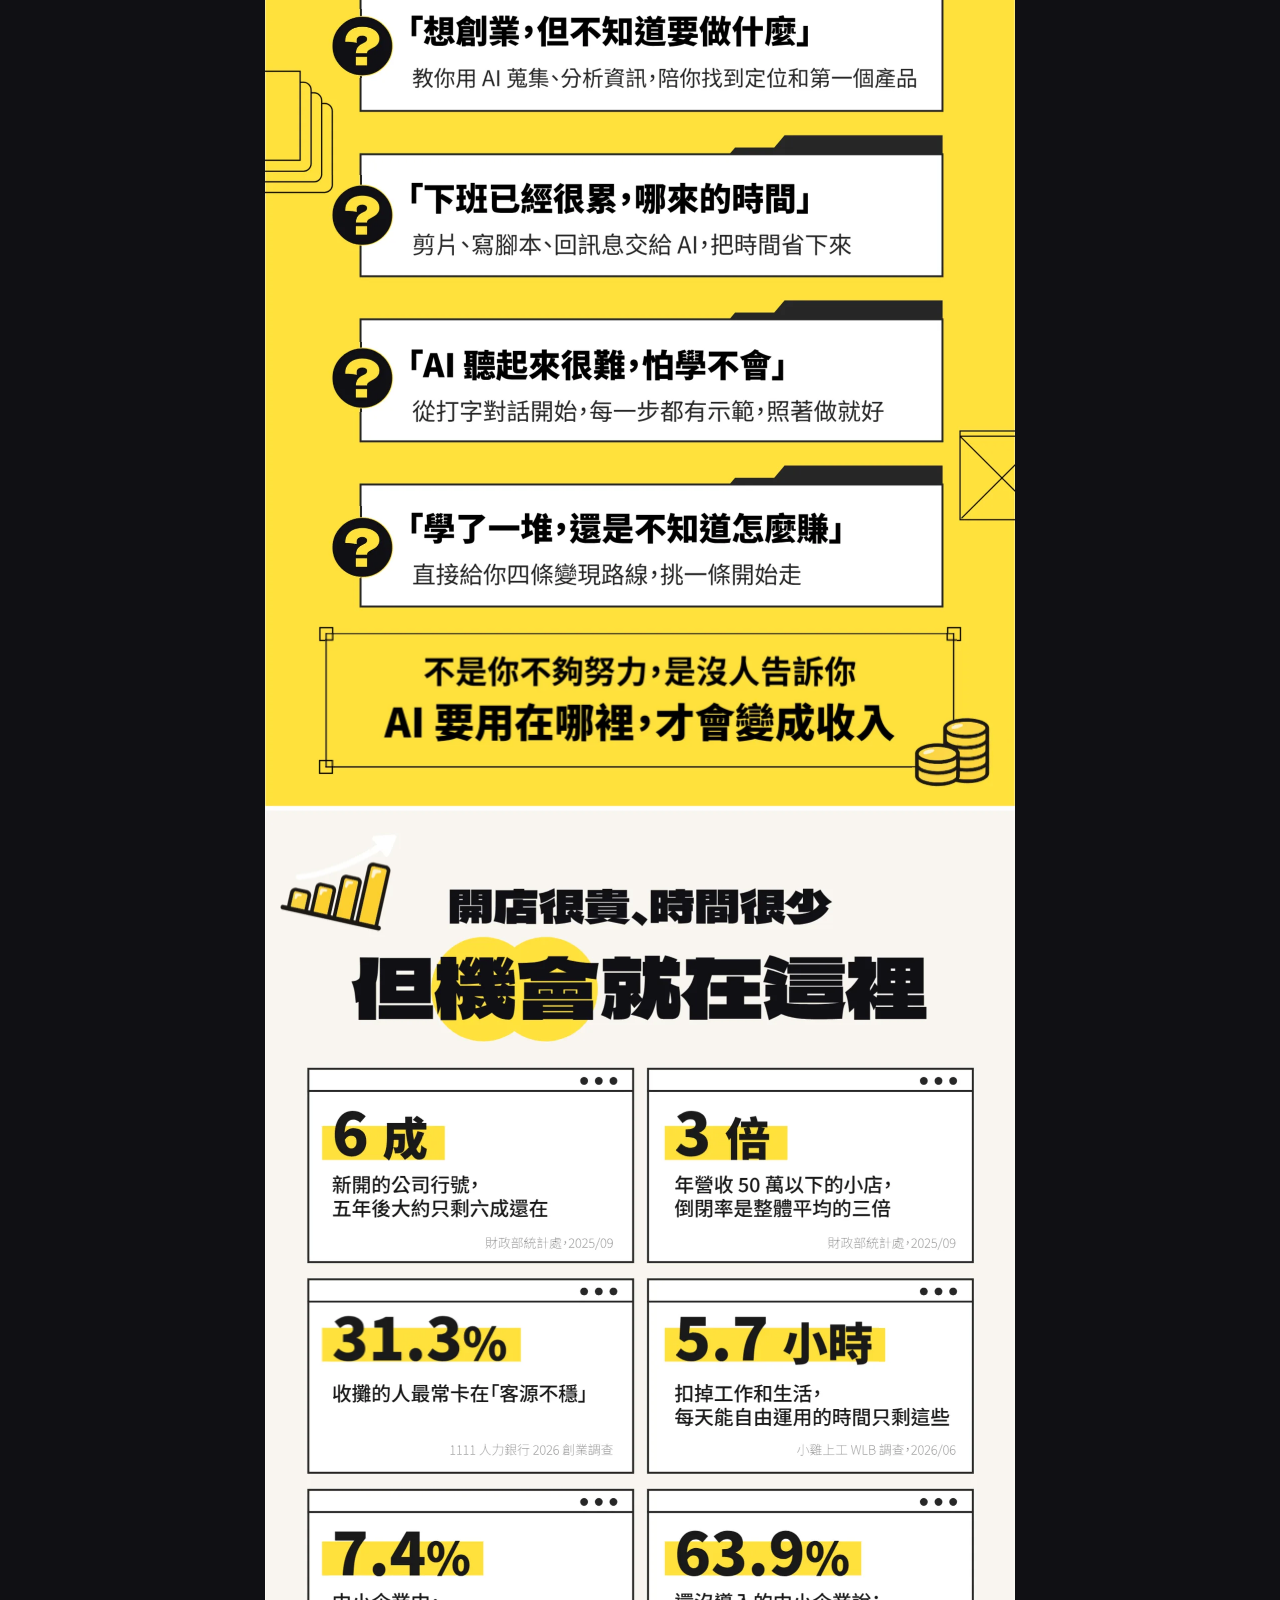
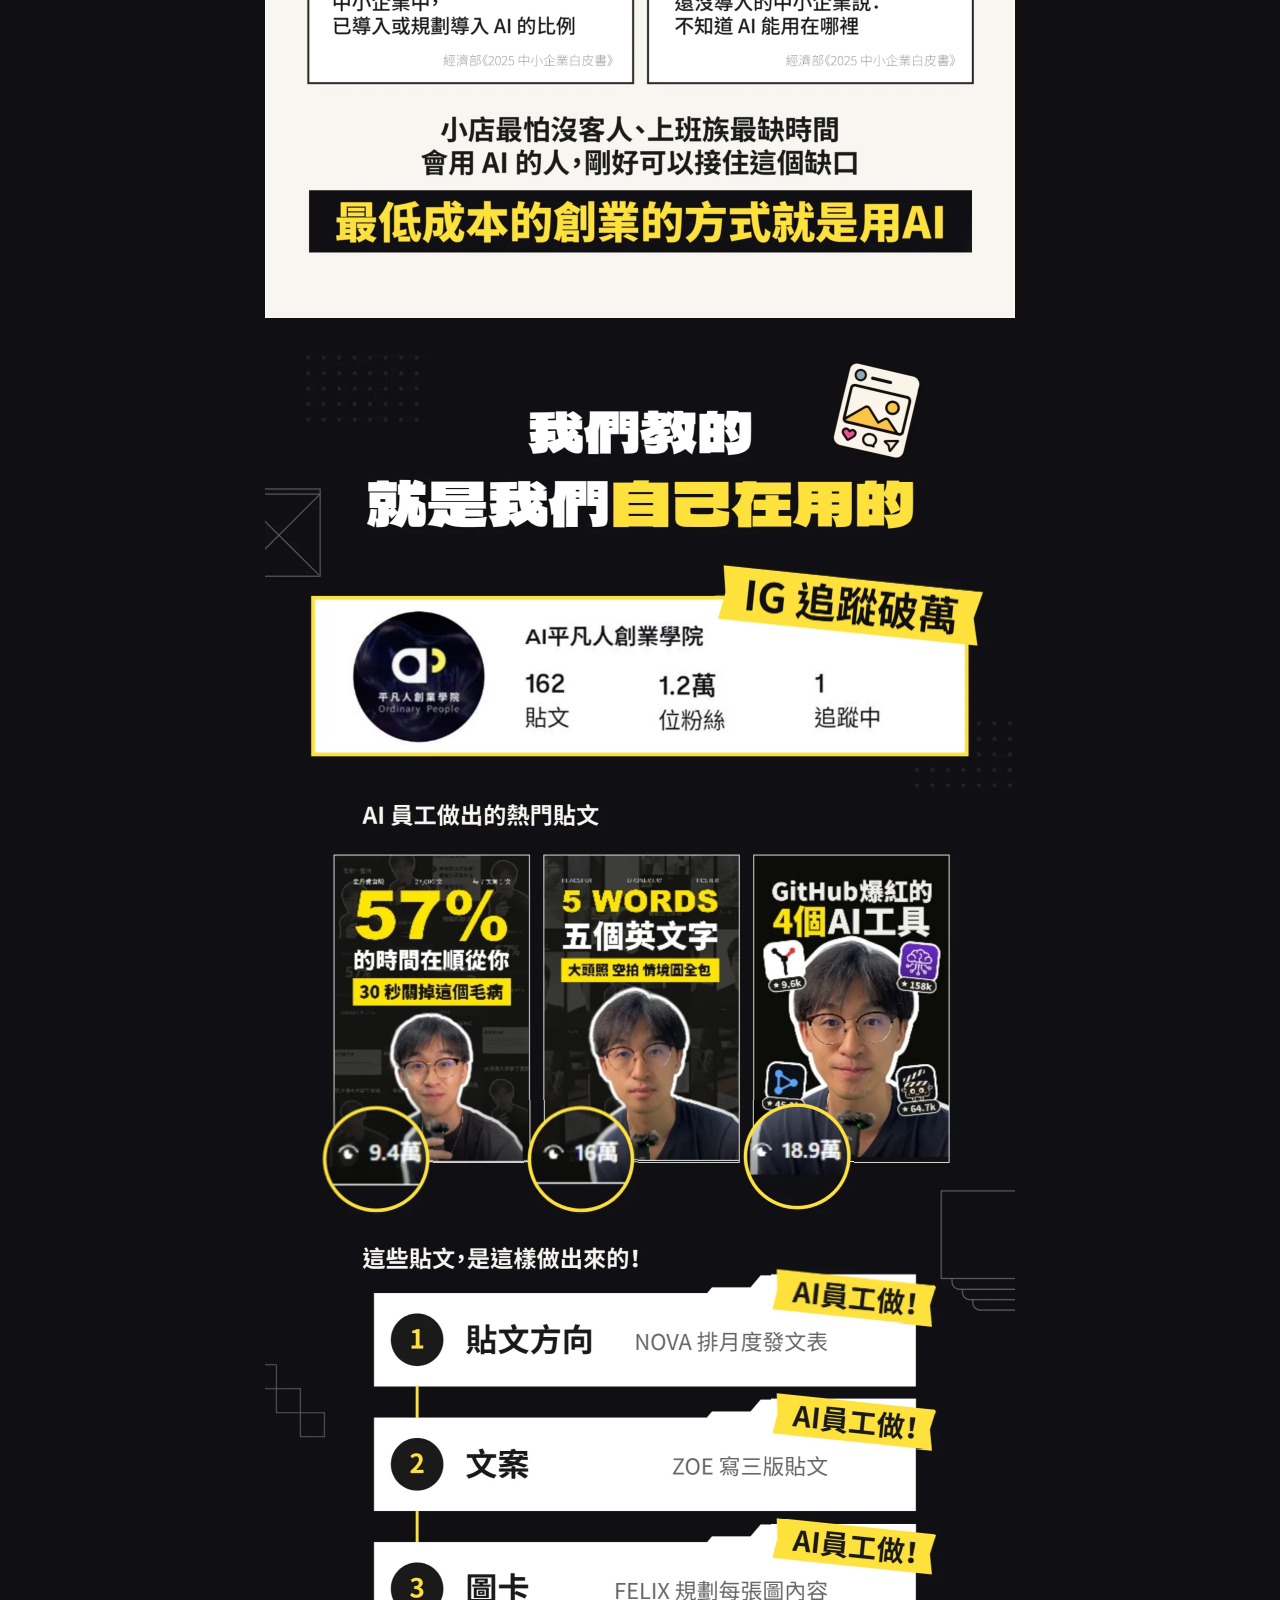
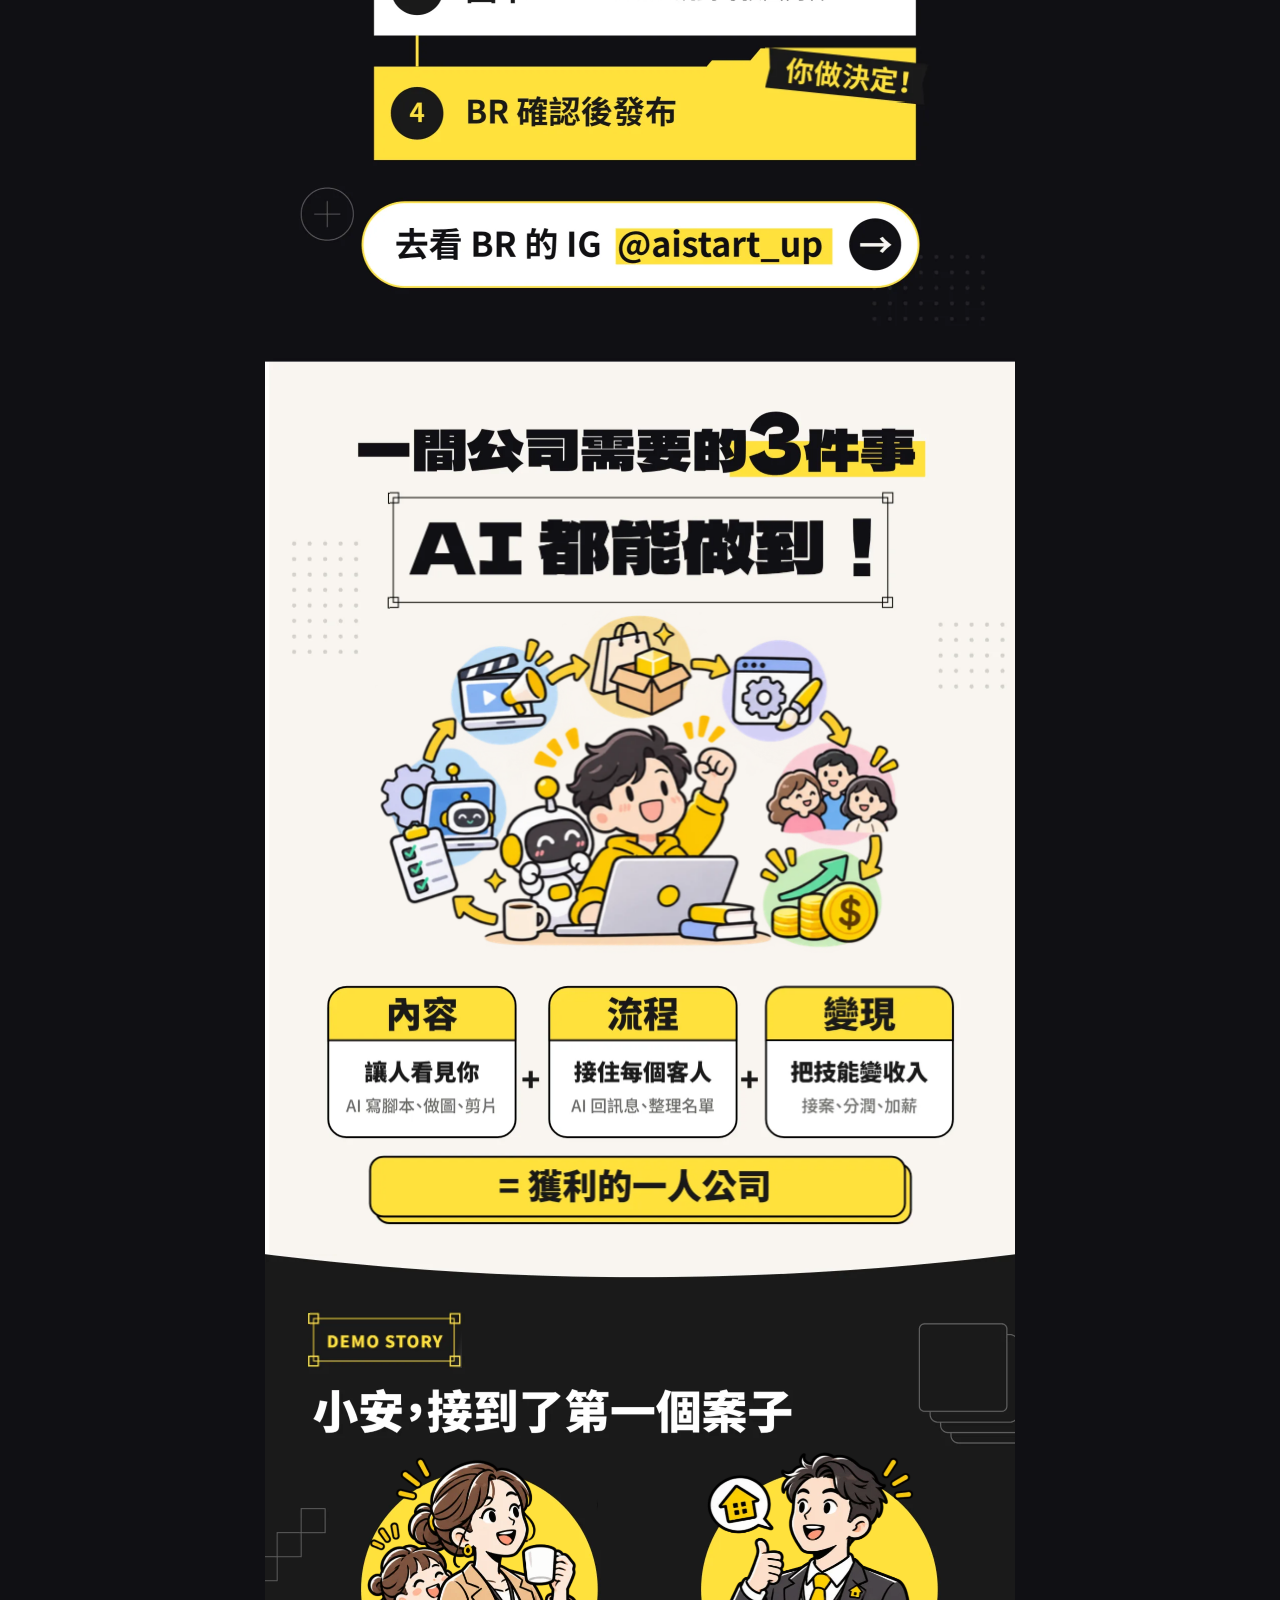
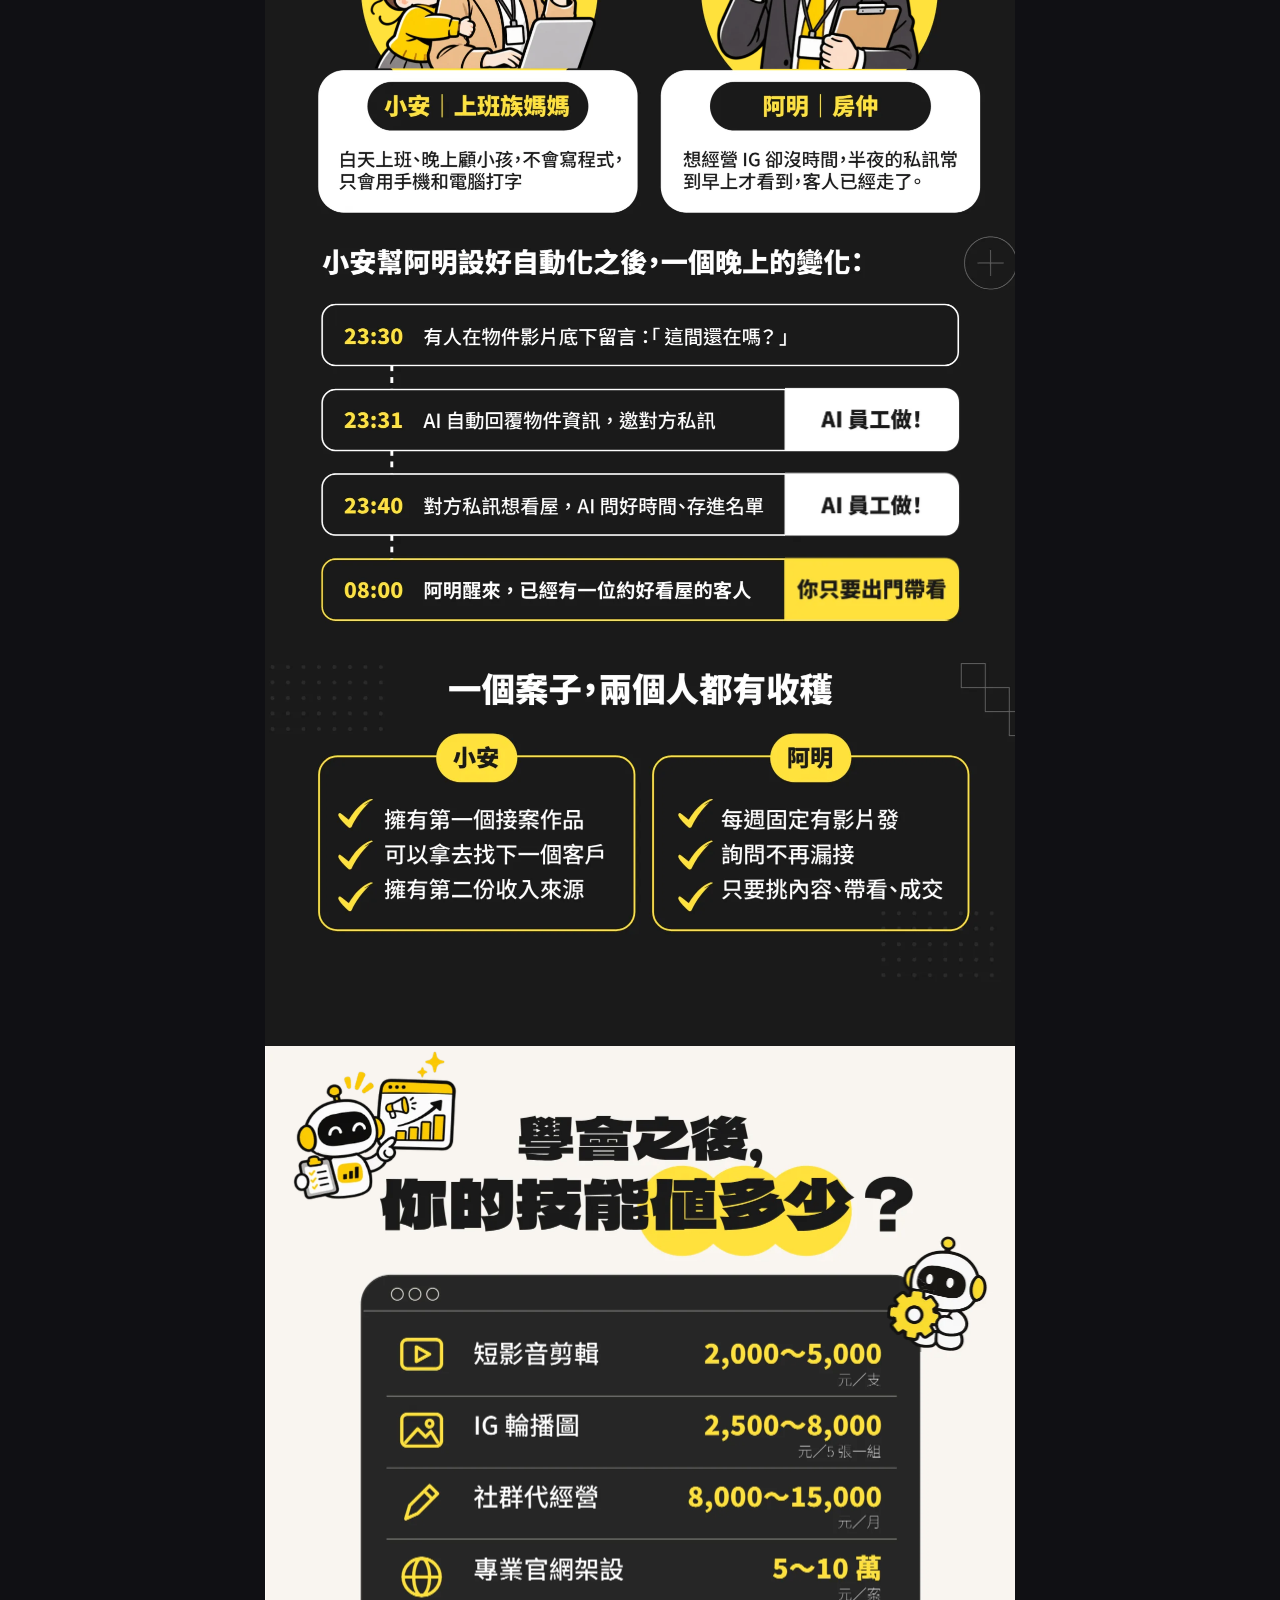
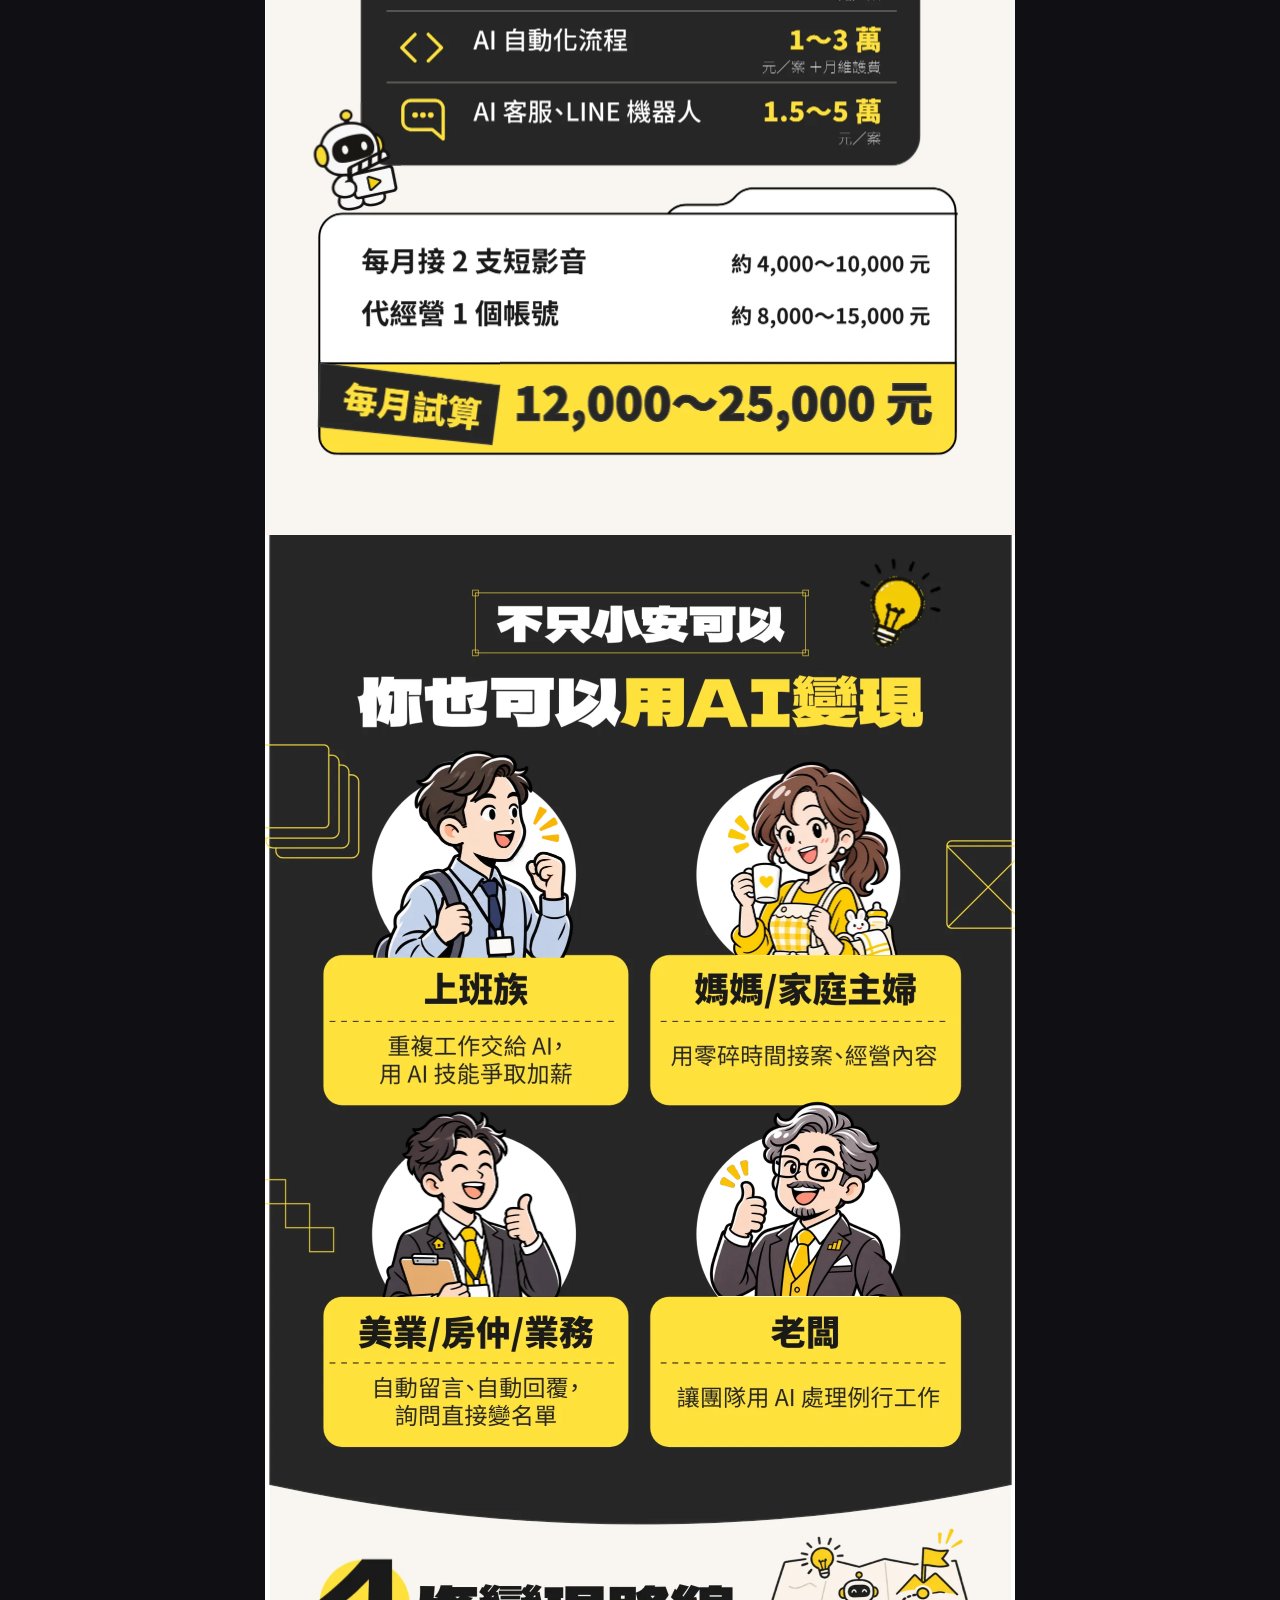
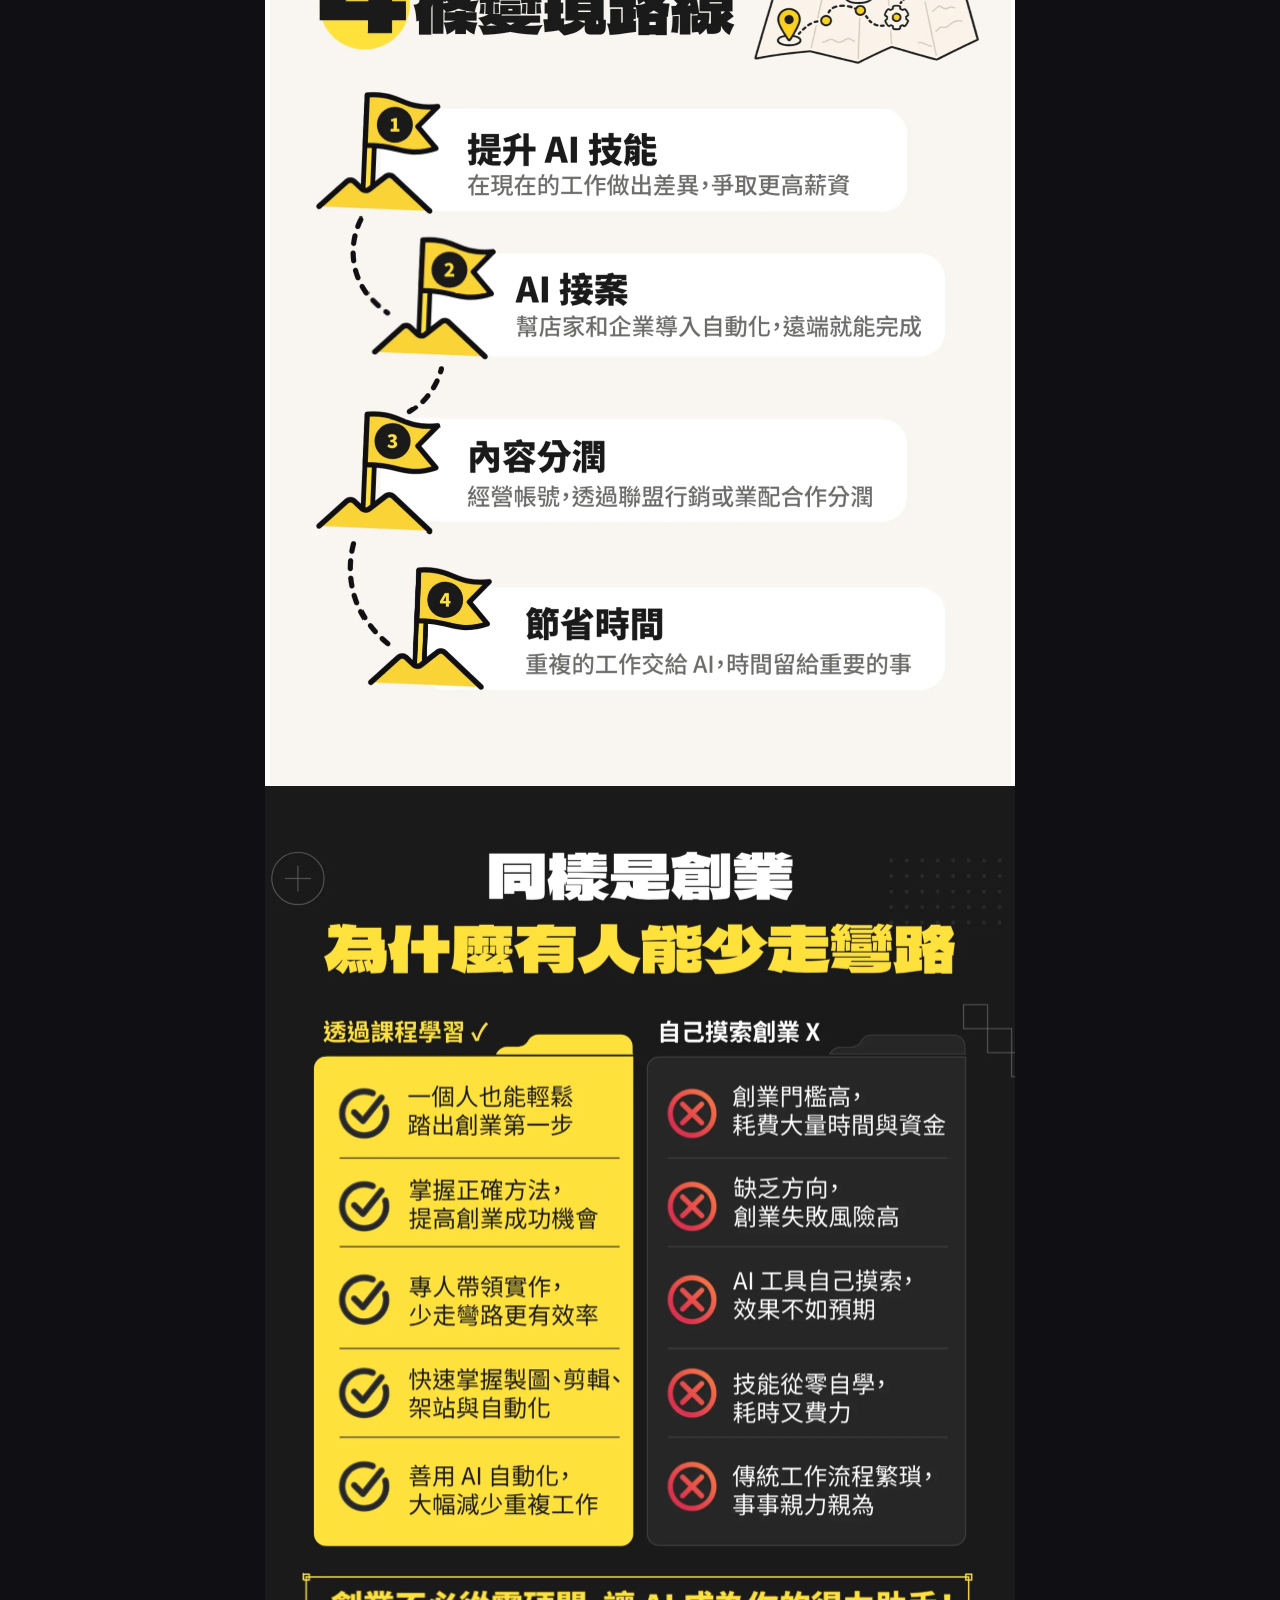
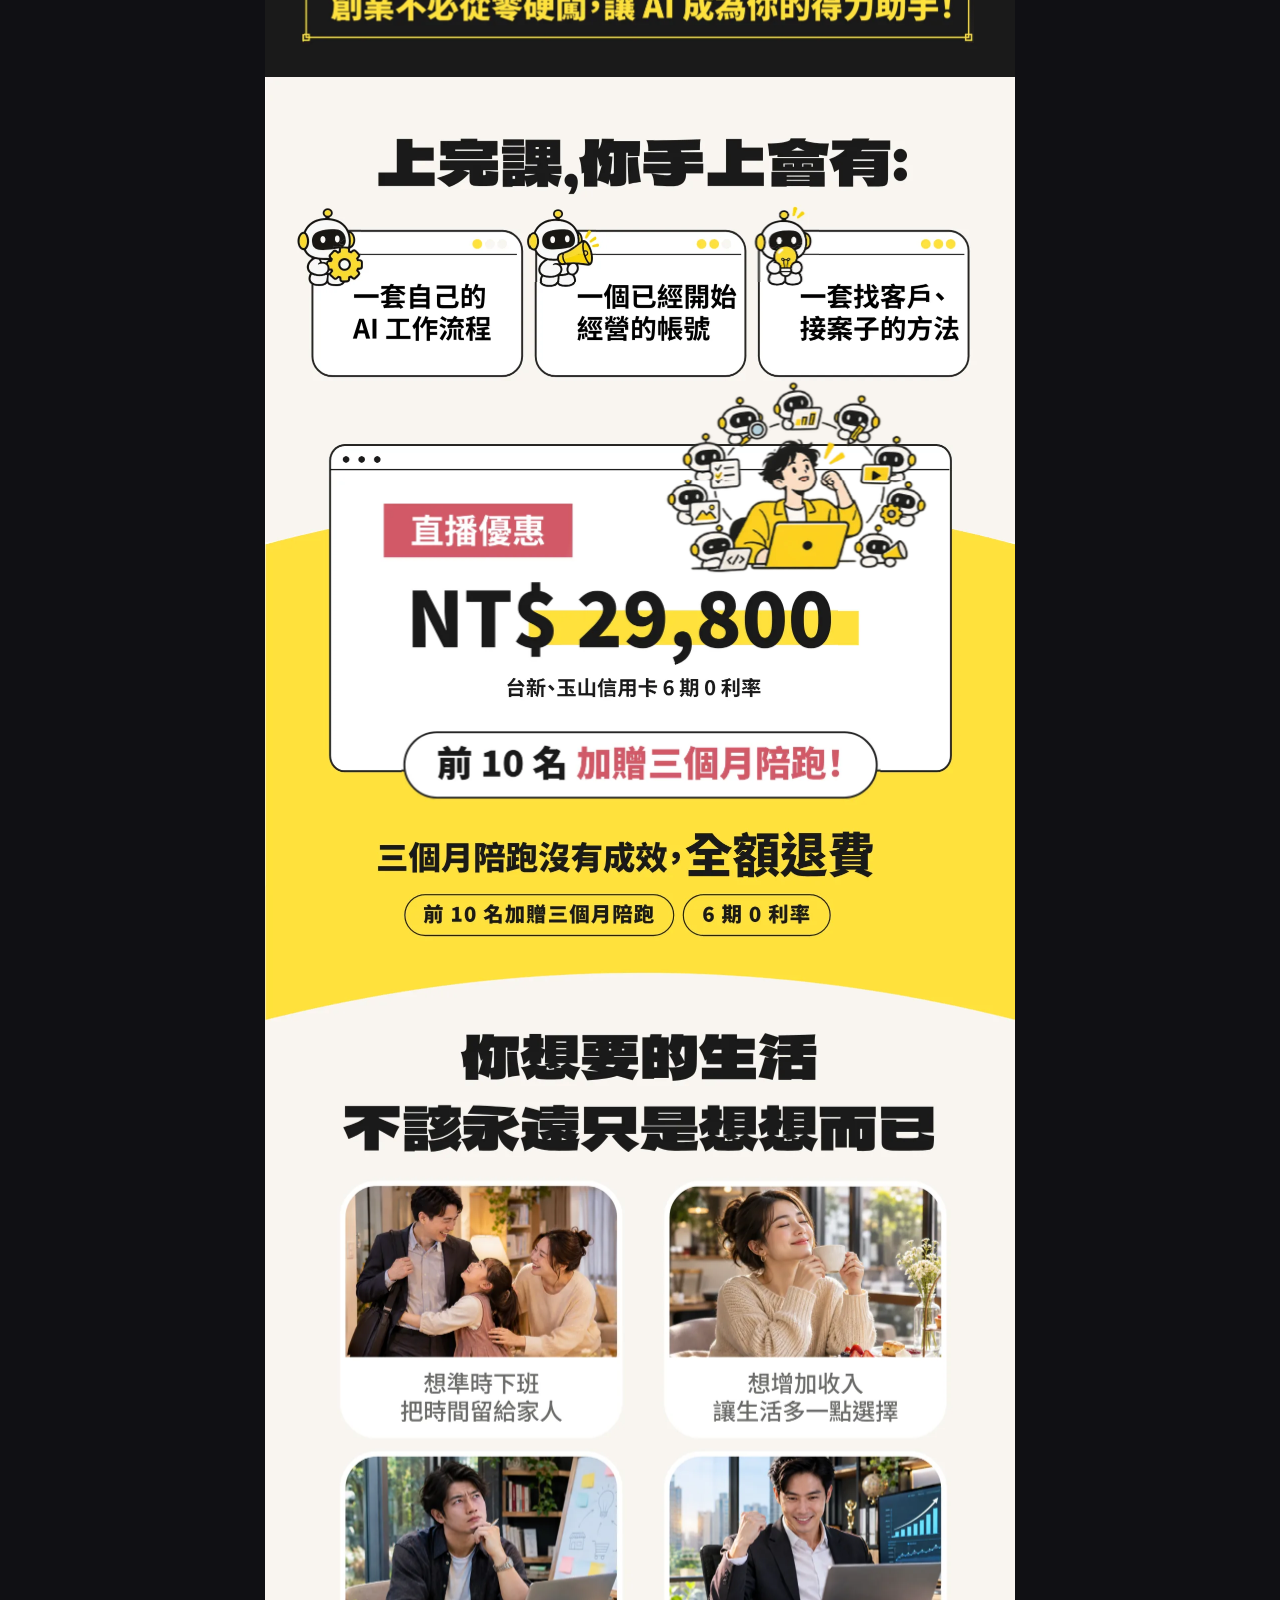
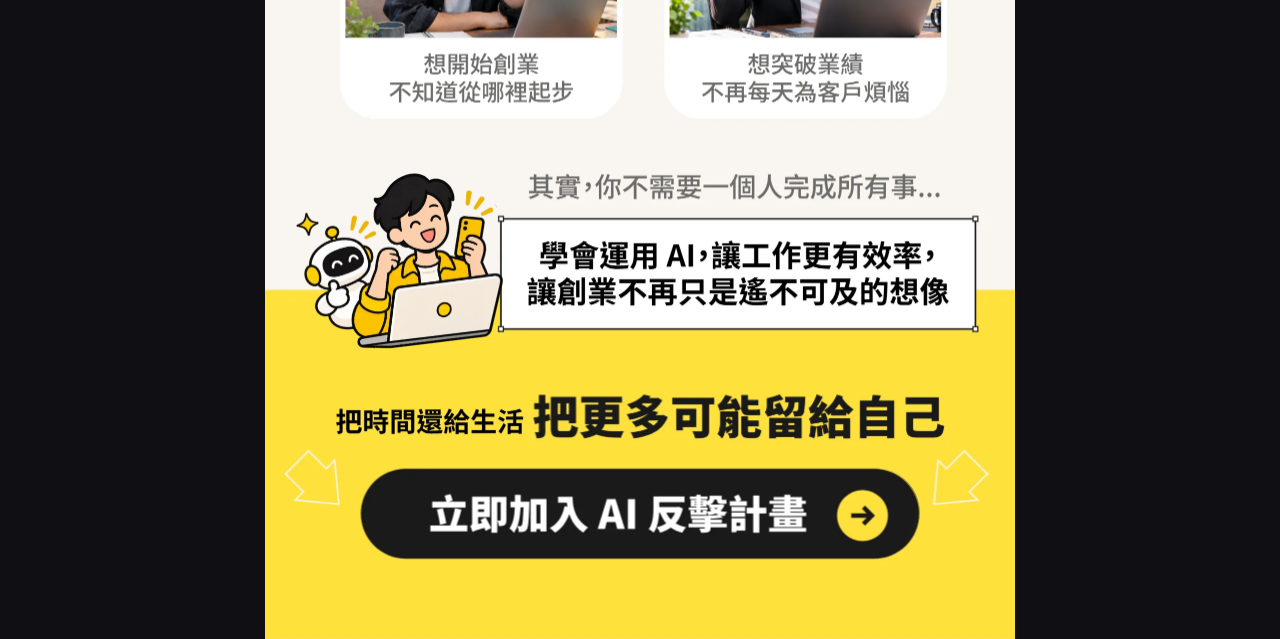
==== commit 9e309931: "Update br-order: outlined-text bases, emphasis and button animations Co-Authored-By: Claude Opus 5.5" ====
--- a/br-order/index.html
+++ b/br-order/index.html
@@ -5,187 +5,155 @@
 <meta name="viewport" content="width=device-width,initial-scale=1">
 <title>AI 反擊計畫</title>
 <style>
-:root{--page:#101014}
 *{box-sizing:border-box}
-html,body{margin:0;background:var(--page)}
+html,body{margin:0;background:#101014}
 .page{max-width:750px;margin:0 auto;overflow:hidden}
-.sec{position:relative}
-.band{width:100%;background-size:100% auto;background-repeat:no-repeat;opacity:0;transform:translateY(18px);transition:opacity .7s ease,transform .8s cubic-bezier(.2,.7,.2,1)}
-.band.in{opacity:1;transform:none}
-.layer{position:absolute;pointer-events:none;opacity:0;transition:opacity .6s ease var(--d),transform .9s cubic-bezier(.34,1.56,.64,1) var(--d)}
-.layer img{display:block;width:100%;height:auto}
-.layer.pop{transform:translateY(30px) scale(.82)}
-.layer.swing{transform:translateX(-40px) rotate(-8deg)}
-.layer.photo{transform:scale(1.08);transition-duration:.9s,1.2s;transition-timing-function:ease,ease}
-.layer.in{opacity:1;transform:none}
-.layer.pop.in img{animation:float 3.6s ease-in-out calc(var(--d) + 1s) infinite}
-.layer.swing.in img{animation:wiggle 4s ease-in-out 1.2s infinite}
-@keyframes float{0%,100%{transform:translateY(0)}50%{transform:translateY(-8px)}}
-@keyframes wiggle{0%,100%{transform:rotate(0)}50%{transform:rotate(-3deg) scale(1.03)}}
-@media (prefers-reduced-motion:reduce){.band,.layer{opacity:1!important;transform:none!important;transition:none!important}.layer img{animation:none!important}}
+.sec{position:relative;width:100%}
+.base{display:block;width:100%;height:100%}
+.ill,.fx{position:absolute;pointer-events:none}
+.ill img{display:block;width:100%;height:auto}
+.fx{background-repeat:no-repeat;overflow:hidden;transform-origin:50% 50%}
+.ill.float img{animation:float 3.8s ease-in-out var(--d) infinite}
+.ill.swing img{transform-origin:20% 80%;animation:swing 3.2s ease-in-out infinite}
+.fx.pulse{animation:pulse 2.2s ease-in-out calc(var(--i)*-.37s) infinite}
+.fx.wiggle{animation:wiggle 2.6s ease-in-out calc(var(--i)*-.45s) infinite}
+.fx.flag{transform-origin:30% 95%}
+.fx.shine::after{content:"";position:absolute;inset:0;background:linear-gradient(105deg,transparent 30%,rgba(255,255,255,.75) 47%,rgba(255,255,255,.9) 50%,rgba(255,255,255,.75) 53%,transparent 70%);background-size:250% 100%;background-position:150% 0;animation:shine 3.4s ease-in-out calc(var(--i)*-.6s) infinite}
+.fx.shine.soft::after{mix-blend-mode:overlay}
+.fx.beat{opacity:1}
+.fx.beat.run{animation:beat .7s cubic-bezier(.34,1.56,.64,1) calc(var(--i)*.12s) 1 both}
+.sec:not(.run) .ill img,.sec:not(.run) .fx,.sec:not(.run) .fx::after{animation-play-state:paused}
+@keyframes float{0%,100%{transform:translateY(0)}50%{transform:translateY(-3%)}}
+@keyframes swing{0%,100%{transform:rotate(0)}50%{transform:rotate(-5deg) scale(1.04)}}
+@keyframes pulse{0%,100%{transform:scale(1)}50%{transform:scale(1.06)}}
+@keyframes wiggle{0%,100%{transform:scale(1.08) rotate(0)}25%{transform:scale(1.08) rotate(-5deg)}75%{transform:scale(1.08) rotate(5deg)}}
+@keyframes shine{0%,40%{background-position:150% 0}100%{background-position:-50% 0}}
+@keyframes beat{0%{transform:scale(1)}45%{transform:scale(1.18)}100%{transform:scale(1)}}
+@media (prefers-reduced-motion:reduce){.ill img,.fx,.fx::after{animation:none!important}}
 </style>
 </head>
 <body>
 <main class="page">
-<section class="sec" style="background:#01040f">
-<div class="band" style="aspect-ratio:1500/349;background-image:url(./s01/base.webp);background-position:0 0.0000%"></div>
-<div class="band" style="aspect-ratio:1500/245;background-image:url(./s01/base.webp);background-position:0 14.9337%"></div>
-<div class="band" style="aspect-ratio:1500/180;background-image:url(./s01/base.webp);background-position:0 24.7294%"></div>
-<div class="band" style="aspect-ratio:1500/445;background-image:url(./s01/base.webp);background-position:0 36.2190%"></div>
-<div class="band" style="aspect-ratio:1500/128;background-image:url(./s01/base.webp);background-position:0 49.6740%"></div>
-<div class="band" style="aspect-ratio:1500/279;background-image:url(./s01/base.webp);background-position:0 58.4889%"></div>
-<div class="band" style="aspect-ratio:1500/412;background-image:url(./s01/base.webp);background-position:0 74.9309%"></div>
-<div class="band" style="aspect-ratio:1500/124;background-image:url(./s01/base.webp);background-position:0 82.9129%"></div>
-<div class="band" style="aspect-ratio:1500/195;background-image:url(./s01/base.webp);background-position:0 90.5739%"></div>
-<div class="band" style="aspect-ratio:1500/225;background-image:url(./s01/base.webp);background-position:0 100.0000%"></div>
-<div class="layer pop" style="left:25.152%;top:46.006%;width:52.667%;--d:0.00s"><img src="./s01/l9.webp" alt="" loading="lazy"></div>
-<div class="layer swing" style="left:5.25%;top:26.592%;width:18.067%;--d:0.15s"><img src="./s01/l13.webp" alt="" loading="lazy"></div>
+<section class="sec" style="aspect-ratio:1500/2582">
+<img class="base" src="./s01/base.webp?v=2" alt="" width="1500" height="2582">
+<div class="ill float" style="left:25.162%;top:45.984%;width:52.667%;--d:0.0s"><img src="./s01/l9.webp?v=2" alt="" loading="lazy"></div>
+<div class="ill swing" style="left:5.262%;top:26.57%;width:18.067%;--d:-0.9s"><img src="./s01/l13.webp?v=2" alt="" loading="lazy"></div>
+<div class="fx pulse shine" style="left:12.667%;top:77.847%;width:76.667%;height:6.584%;background-image:url(./s01/base.webp?v=2);background-size:130.435% auto;background-position:54.286% 83.333%;border-radius:0.70% / 4.71%;--i:0"></div>
 </section>
-<section class="sec" style="background:#ffe13c">
-<div class="band" style="aspect-ratio:1500/529;background-image:url(./s02/base.webp);background-position:0 0.0000%"></div>
-<div class="band" style="aspect-ratio:1500/95;background-image:url(./s02/base.webp);background-position:0 24.7081%"></div>
-<div class="band" style="aspect-ratio:1500/242;background-image:url(./s02/base.webp);background-position:0 31.2939%"></div>
-<div class="band" style="aspect-ratio:1500/331;background-image:url(./s02/base.webp);background-position:0 45.4593%"></div>
-<div class="band" style="aspect-ratio:1500/90;background-image:url(./s02/base.webp);background-position:0 55.7782%"></div>
-<div class="band" style="aspect-ratio:1500/184;background-image:url(./s02/base.webp);background-position:0 62.7193%"></div>
-<div class="band" style="aspect-ratio:1500/445;background-image:url(./s02/base.webp);background-position:0 82.1329%"></div>
-<div class="band" style="aspect-ratio:1500/95;background-image:url(./s02/base.webp);background-position:0 89.4909%"></div>
-<div class="band" style="aspect-ratio:1500/225;background-image:url(./s02/base.webp);background-position:0 100.0000%"></div>
-
+<section class="sec" style="aspect-ratio:1500/2236">
+<img class="base" src="./s02/base.webp?v=2" alt="" width="1500" height="2236" loading="lazy">
+<div class="fx pulse" style="left:53.667%;top:12.299%;width:16.333%;height:10.063%;background-image:url(./s02/base.webp?v=2);background-size:612.245% auto;background-position:64.143% 13.675%;border-radius:0.00% / 0.00%;--i:0"></div>
+<div class="fx wiggle" style="left:8.667%;top:28.399%;width:9.000%;height:6.261%;background-image:url(./s02/base.webp?v=2);background-size:1111.111% auto;background-position:9.524% 30.296%;border-radius:0.00% / 0.00%;--i:1"></div>
+<div class="fx wiggle" style="left:8.667%;top:43.292%;width:9.000%;height:6.261%;background-image:url(./s02/base.webp?v=2);background-size:1111.111% auto;background-position:9.524% 46.183%;border-radius:0.00% / 0.00%;--i:2"></div>
+<div class="fx wiggle" style="left:8.667%;top:58.229%;width:9.000%;height:6.261%;background-image:url(./s02/base.webp?v=2);background-size:1111.111% auto;background-position:9.524% 62.118%;border-radius:0.00% / 0.00%;--i:3"></div>
+<div class="fx wiggle" style="left:8.667%;top:72.898%;width:9.000%;height:6.485%;background-image:url(./s02/base.webp?v=2);background-size:1111.111% auto;background-position:9.524% 77.953%;border-radius:0.00% / 0.00%;--i:4"></div>
+<div class="fx wiggle" style="left:86.333%;top:91.234%;width:11.000%;height:6.932%;background-image:url(./s02/base.webp?v=2);background-size:909.091% auto;background-position:97.004% 98.030%;border-radius:0.00% / 0.00%;--i:5"></div>
+<div class="fx shine soft" style="left:8.000%;top:84.302%;width:84.333%;height:11.852%;background-image:url(./s02/base.webp?v=2);background-size:118.577% auto;background-position:51.064% 95.637%;border-radius:0.00% / 0.00%;--i:6"></div>
 </section>
-<section class="sec" style="background:#ffffff">
-<div class="band" style="aspect-ratio:1500/586;background-image:url(./s03/base.webp);background-position:0 0.0000%"></div>
-<div class="band" style="aspect-ratio:1500/133;background-image:url(./s03/base.webp);background-position:0 28.1190%"></div>
-<div class="band" style="aspect-ratio:1500/282;background-image:url(./s03/base.webp);background-position:0 37.1576%"></div>
-<div class="band" style="aspect-ratio:1500/130;background-image:url(./s03/base.webp);background-position:0 47.9636%"></div>
-<div class="band" style="aspect-ratio:1500/295;background-image:url(./s03/base.webp);background-position:0 58.8450%"></div>
-<div class="band" style="aspect-ratio:1500/125;background-image:url(./s03/base.webp);background-position:0 68.1644%"></div>
-<div class="band" style="aspect-ratio:1500/232;background-image:url(./s03/base.webp);background-position:0 78.1360%"></div>
-<div class="band" style="aspect-ratio:1500/191;background-image:url(./s03/base.webp);background-position:0 88.0059%"></div>
-<div class="band" style="aspect-ratio:1500/243;background-image:url(./s03/base.webp);background-position:0 100.0000%"></div>
-
+<section class="sec" style="aspect-ratio:1500/2217">
+<img class="base" src="./s03/base.webp?v=2" alt="" width="1500" height="2217" loading="lazy">
+<div class="fx wiggle" style="left:2.000%;top:4.511%;width:15.000%;height:6.540%;background-image:url(./s03/base.webp?v=2);background-size:666.667% auto;background-position:2.353% 4.826%;border-radius:0.00% / 0.00%;--i:0"></div>
+<div class="fx beat" style="left:6.667%;top:26.387%;width:17.667%;height:6.089%;background-image:url(./s03/base.webp?v=2);background-size:566.038% auto;background-position:8.097% 28.098%;border-radius:0.00% / 0.00%;--i:1"></div>
+<div class="fx beat" style="left:52.667%;top:26.387%;width:17.667%;height:6.089%;background-image:url(./s03/base.webp?v=2);background-size:566.038% auto;background-position:63.968% 28.098%;border-radius:0.00% / 0.00%;--i:2"></div>
+<div class="fx beat" style="left:6.667%;top:45.196%;width:28.000%;height:5.683%;background-image:url(./s03/base.webp?v=2);background-size:357.143% auto;background-position:9.259% 47.920%;border-radius:0.00% / 0.00%;--i:3"></div>
+<div class="fx beat" style="left:52.667%;top:45.196%;width:29.200%;height:5.683%;background-image:url(./s03/base.webp?v=2);background-size:342.466% auto;background-position:74.388% 47.920%;border-radius:0.00% / 0.00%;--i:4"></div>
+<div class="fx beat" style="left:6.667%;top:64.051%;width:23.200%;height:6.180%;background-image:url(./s03/base.webp?v=2);background-size:431.034% auto;background-position:8.681% 68.269%;border-radius:0.00% / 0.00%;--i:5"></div>
+<div class="fx beat" style="left:52.667%;top:64.051%;width:27.200%;height:6.180%;background-image:url(./s03/base.webp?v=2);background-size:367.647% auto;background-position:72.344% 68.269%;border-radius:0.00% / 0.00%;--i:6"></div>
+<div class="fx shine" style="left:5.667%;top:88.408%;width:88.667%;height:5.954%;background-image:url(./s03/base.webp?v=2);background-size:112.782% auto;background-position:50.000% 94.005%;border-radius:0.00% / 0.00%;--i:7"></div>
 </section>
-<section class="sec" style="background:#101014">
-<div class="band" style="aspect-ratio:1500/304;background-image:url(./s04/base.webp);background-position:0 0.0000%"></div>
-<div class="band" style="aspect-ratio:1500/652;background-image:url(./s04/base.webp);background-position:0 11.5326%"></div>
-<div class="band" style="aspect-ratio:1500/91;background-image:url(./s04/base.webp);background-position:0 29.9030%"></div>
-<div class="band" style="aspect-ratio:1500/779;background-image:url(./s04/base.webp);background-position:0 41.7298%"></div>
-<div class="band" style="aspect-ratio:1500/291;background-image:url(./s04/base.webp);background-position:0 60.9276%"></div>
-<div class="band" style="aspect-ratio:1500/277;background-image:url(./s04/base.webp);background-position:0 70.3089%"></div>
-<div class="band" style="aspect-ratio:1500/255;background-image:url(./s04/base.webp);background-position:0 78.9318%"></div>
-<div class="band" style="aspect-ratio:1500/332;background-image:url(./s04/base.webp);background-position:0 89.6143%"></div>
-<div class="band" style="aspect-ratio:1500/307;background-image:url(./s04/base.webp);background-position:0 100.0000%"></div>
-
+<section class="sec" style="aspect-ratio:1500/3288">
+<img class="base" src="./s04/base.webp?v=2" alt="" width="1500" height="3288" loading="lazy">
+<div class="fx pulse" style="left:60.000%;top:14.599%;width:36.000%;height:5.627%;background-image:url(./s04/base.webp?v=2);background-size:277.778% auto;background-position:93.750% 15.469%;border-radius:0.00% / 0.00%;--i:0"></div>
+<div class="fx pulse" style="left:7.467%;top:47.597%;width:14.933%;height:6.904%;background-image:url(./s04/base.webp?v=2);background-size:669.643% auto;background-position:8.777% 51.127%;border-radius:0.00% / 0.00%;--i:1"></div>
+<div class="fx pulse" style="left:34.467%;top:47.597%;width:15.200%;height:6.904%;background-image:url(./s04/base.webp?v=2);background-size:657.895% auto;background-position:40.645% 51.127%;border-radius:0.00% / 0.00%;--i:2"></div>
+<div class="fx pulse" style="left:63.533%;top:47.597%;width:15.000%;height:6.904%;background-image:url(./s04/base.webp?v=2);background-size:666.667% auto;background-position:74.745% 51.127%;border-radius:0.00% / 0.00%;--i:3"></div>
+<div class="fx pulse" style="left:67.467%;top:57.725%;width:21.867%;height:3.467%;background-image:url(./s04/base.webp?v=2);background-size:457.317% auto;background-position:86.348% 59.798%;border-radius:0.00% / 0.00%;--i:4"></div>
+<div class="fx pulse" style="left:67.467%;top:65.328%;width:21.867%;height:3.528%;background-image:url(./s04/base.webp?v=2);background-size:457.317% auto;background-position:86.348% 67.718%;border-radius:0.00% / 0.00%;--i:5"></div>
+<div class="fx pulse" style="left:67.467%;top:73.084%;width:21.867%;height:3.528%;background-image:url(./s04/base.webp?v=2);background-size:457.317% auto;background-position:86.348% 75.757%;border-radius:0.00% / 0.00%;--i:6"></div>
+<div class="fx pulse" style="left:66.667%;top:80.748%;width:22.667%;height:3.498%;background-image:url(./s04/base.webp?v=2);background-size:441.176% auto;background-position:86.207% 83.675%;border-radius:0.00% / 0.00%;--i:7"></div>
+<div class="fx pulse shine" style="left:12.667%;top:89.964%;width:74.667%;height:5.687%;background-image:url(./s04/base.webp?v=2);background-size:133.929% auto;background-position:50.000% 95.389%;border-radius:8.04% / 48.13%;--i:8"></div>
 </section>
-<section class="sec" style="background:#f8f5ef">
-<div class="band" style="aspect-ratio:1500/297;background-image:url(./s05/base.webp);background-position:0 0.0000%"></div>
-<div class="band" style="aspect-ratio:1500/338;background-image:url(./s05/base.webp);background-position:0 20.5252%"></div>
-<div class="band" style="aspect-ratio:1500/316;background-image:url(./s05/base.webp);background-position:0 43.2267%"></div>
-<div class="band" style="aspect-ratio:1500/621;background-image:url(./s05/base.webp);background-position:0 81.7010%"></div>
-<div class="band" style="aspect-ratio:1500/213;background-image:url(./s05/base.webp);background-position:0 100.0000%"></div>
-<div class="layer pop" style="left:14.618%;top:27.748%;width:70.333%;--d:0.00s"><img src="./s05/l8.webp" alt="" loading="lazy"></div>
+<section class="sec" style="aspect-ratio:1500/1785">
+<img class="base" src="./s05/base.webp?v=2" alt="" width="1500" height="1785" loading="lazy">
+<div class="ill float" style="left:14.628%;top:27.715%;width:70.333%;--d:0.0s"><img src="./s05/l8.webp?v=2" alt="" loading="lazy"></div>
+<div class="fx shine soft" style="left:16.667%;top:14.286%;width:67.467%;height:13.445%;background-image:url(./s05/base.webp?v=2);background-size:148.221% auto;background-position:51.230% 16.505%;border-radius:0.00% / 0.00%;--i:0"></div>
+<div class="fx beat" style="left:7.867%;top:69.356%;width:25.867%;height:17.927%;background-image:url(./s05/base.webp?v=2);background-size:386.598% auto;background-position:10.612% 84.505%;border-radius:0.00% / 0.00%;--i:1"></div>
+<div class="fx beat" style="left:37.400%;top:69.356%;width:25.867%;height:17.927%;background-image:url(./s05/base.webp?v=2);background-size:386.598% auto;background-position:50.450% 84.505%;border-radius:0.00% / 0.00%;--i:2"></div>
+<div class="fx beat" style="left:66.400%;top:69.356%;width:25.933%;height:17.927%;background-image:url(./s05/base.webp?v=2);background-size:385.604% auto;background-position:89.649% 84.505%;border-radius:0.00% / 0.00%;--i:3"></div>
+<div class="fx pulse shine" style="left:13.667%;top:88.796%;width:72.667%;height:7.843%;background-image:url(./s05/base.webp?v=2);background-size:137.615% auto;background-position:50.000% 96.353%;border-radius:0.92% / 7.14%;--i:4"></div>
 </section>
-<section class="sec" style="background:#f8f5ef">
-<div class="band" style="aspect-ratio:1500/248;background-image:url(./s06/base.webp);background-position:0 0.0000%"></div>
-<div class="band" style="aspect-ratio:1500/159;background-image:url(./s06/base.webp);background-position:0 9.4512%"></div>
-<div class="band" style="aspect-ratio:1500/274;background-image:url(./s06/base.webp);background-position:0 16.2216%"></div>
-<div class="band" style="aspect-ratio:1500/293;background-image:url(./s06/base.webp);background-position:0 27.3494%"></div>
-<div class="band" style="aspect-ratio:1500/168;background-image:url(./s06/base.webp);background-position:0 37.2467%"></div>
-<div class="band" style="aspect-ratio:1500/261;background-image:url(./s06/base.webp);background-position:0 45.2815%"></div>
-<div class="band" style="aspect-ratio:1500/163;background-image:url(./s06/base.webp);background-position:0 53.5496%"></div>
-<div class="band" style="aspect-ratio:1500/170;background-image:url(./s06/base.webp);background-position:0 59.9311%"></div>
-<div class="band" style="aspect-ratio:1500/240;background-image:url(./s06/base.webp);background-position:0 68.2658%"></div>
-<div class="band" style="aspect-ratio:1500/297;background-image:url(./s06/base.webp);background-position:0 79.4851%"></div>
-<div class="band" style="aspect-ratio:1500/167;background-image:url(./s06/base.webp);background-position:0 86.8884%"></div>
-<div class="band" style="aspect-ratio:1500/343;background-image:url(./s06/base.webp);background-position:0 100.0000%"></div>
-<div class="layer pop" style="left:13.618%;top:14.621%;width:30.733%;--d:0.00s"><img src="./s06/l15.webp" alt="" loading="lazy"></div>
-<div class="layer pop" style="left:58.938%;top:14.259%;width:28.4%;--d:0.15s"><img src="./s06/l16.webp" alt="" loading="lazy"></div>
+<section class="sec" style="aspect-ratio:1500/2783">
+<img class="base" src="./s06/base.webp?v=2" alt="" width="1500" height="2783" loading="lazy">
+<div class="ill float" style="left:13.629%;top:14.6%;width:30.733%;--d:0.0s"><img src="./s06/l15.webp?v=2" alt="" loading="lazy"></div>
+<div class="ill float" style="left:58.948%;top:14.238%;width:28.4%;--d:-0.9s"><img src="./s06/l16.webp?v=2" alt="" loading="lazy"></div>
+<div class="fx shine" style="left:6.000%;top:3.881%;width:20.333%;height:4.312%;background-image:url(./s06/base.webp?v=2);background-size:491.803% auto;background-position:7.531% 4.056%;border-radius:0.00% / 0.00%;--i:0"></div>
+<div class="fx pulse" style="left:69.333%;top:52.641%;width:23.333%;height:4.635%;background-image:url(./s06/base.webp?v=2);background-size:428.571% auto;background-position:90.435% 55.200%;border-radius:0.00% / 0.00%;--i:1"></div>
+<div class="fx pulse" style="left:69.333%;top:58.714%;width:23.333%;height:4.743%;background-image:url(./s06/base.webp?v=2);background-size:428.571% auto;background-position:90.435% 61.637%;border-radius:0.00% / 0.00%;--i:2"></div>
+<div class="fx pulse" style="left:69.333%;top:64.894%;width:23.333%;height:4.563%;background-image:url(./s06/base.webp?v=2);background-size:428.571% auto;background-position:90.435% 67.997%;border-radius:0.00% / 0.00%;--i:3"></div>
 </section>
-<section class="sec" style="background:#f8f5ef">
-<div class="band" style="aspect-ratio:1500/719;background-image:url(./s07/base.webp);background-position:0 0.0000%"></div>
-<div class="band" style="aspect-ratio:1500/142;background-image:url(./s07/base.webp);background-position:0 35.2970%"></div>
-<div class="band" style="aspect-ratio:1500/143;background-image:url(./s07/base.webp);background-position:0 42.2888%"></div>
-<div class="band" style="aspect-ratio:1500/143;background-image:url(./s07/base.webp);background-position:0 49.3124%"></div>
-<div class="band" style="aspect-ratio:1500/143;background-image:url(./s07/base.webp);background-position:0 56.3360%"></div>
-<div class="band" style="aspect-ratio:1500/299;background-image:url(./s07/base.webp);background-position:0 68.6170%"></div>
-<div class="band" style="aspect-ratio:1500/97;background-image:url(./s07/base.webp);background-position:0 76.3208%"></div>
-<div class="band" style="aspect-ratio:1500/114;background-image:url(./s07/base.webp);background-position:0 81.6465%"></div>
-<div class="band" style="aspect-ratio:1500/379;background-image:url(./s07/base.webp);background-position:0 100.0000%"></div>
-<div class="layer pop" style="left:3.637%;top:0.565%;width:22.067%;--d:0.00s"><img src="./s07/l11.webp" alt="" loading="lazy"></div>
+<section class="sec" style="aspect-ratio:1500/2179">
+<img class="base" src="./s07/base.webp?v=2" alt="" width="1500" height="2179" loading="lazy">
+<div class="ill float" style="left:3.647%;top:0.539%;width:22.067%;--d:0.0s"><img src="./s07/l11.webp?v=2" alt="" loading="lazy"></div>
+<div class="fx wiggle" style="left:83.667%;top:17.210%;width:12.800%;height:10.877%;background-image:url(./s07/base.webp?v=2);background-size:781.250% auto;background-position:95.948% 19.310%;border-radius:0.00% / 0.00%;--i:0"></div>
+<div class="fx wiggle" style="left:6.000%;top:60.349%;width:12.133%;height:9.867%;background-image:url(./s07/base.webp?v=2);background-size:824.176% auto;background-position:6.829% 66.955%;border-radius:0.00% / 0.00%;--i:1"></div>
+<div class="fx pulse" style="left:7.333%;top:83.892%;width:24.000%;height:7.572%;background-image:url(./s07/base.webp?v=2);background-size:416.667% auto;background-position:9.649% 90.765%;border-radius:0.00% / 0.00%;--i:2"></div>
+<div class="fx pulse shine soft" style="left:32.000%;top:84.901%;width:58.000%;height:6.654%;background-image:url(./s07/base.webp?v=2);background-size:172.414% auto;background-position:76.190% 90.954%;border-radius:0.00% / 0.00%;--i:3"></div>
 </section>
-<section class="sec" style="background:#262626">
-<div class="band" style="aspect-ratio:1500/259;background-image:url(./s08/base.webp);background-position:0 0.0000%"></div>
-<div class="band" style="aspect-ratio:1500/172;background-image:url(./s08/base.webp);background-position:0 7.3392%"></div>
-<div class="band" style="aspect-ratio:1500/427;background-image:url(./s08/base.webp);background-position:0 13.1643%"></div>
-<div class="band" style="aspect-ratio:1500/129;background-image:url(./s08/base.webp);background-position:0 24.0202%"></div>
-<div class="band" style="aspect-ratio:1500/181;background-image:url(./s08/base.webp);background-position:0 28.0398%"></div>
-<div class="band" style="aspect-ratio:1500/240;background-image:url(./s08/base.webp);background-position:0 33.7475%"></div>
-<div class="band" style="aspect-ratio:1500/134;background-image:url(./s08/base.webp);background-position:0 39.4729%"></div>
-<div class="band" style="aspect-ratio:1500/128;background-image:url(./s08/base.webp);background-position:0 43.1570%"></div>
-<div class="band" style="aspect-ratio:1500/192;background-image:url(./s08/base.webp);background-position:0 47.5919%"></div>
-<div class="band" style="aspect-ratio:1500/153;background-image:url(./s08/base.webp);background-position:0 52.4803%"></div>
-<div class="band" style="aspect-ratio:1500/257;background-image:url(./s08/base.webp);background-position:0 58.5075%"></div>
-<div class="band" style="aspect-ratio:1500/198;background-image:url(./s08/base.webp);background-position:0 64.8587%"></div>
-<div class="band" style="aspect-ratio:1500/386;background-image:url(./s08/base.webp);background-position:0 74.5098%"></div>
-<div class="band" style="aspect-ratio:1500/234;background-image:url(./s08/base.webp);background-position:0 82.3767%"></div>
-<div class="band" style="aspect-ratio:1500/168;background-image:url(./s08/base.webp);background-position:0 87.4611%"></div>
-<div class="band" style="aspect-ratio:1500/348;background-image:url(./s08/base.webp);background-position:0 97.1667%"></div>
-<div class="band" style="aspect-ratio:1500/95;background-image:url(./s08/base.webp);background-position:0 100.0000%"></div>
-<div class="layer pop" style="left:15.561%;top:31.123%;width:24.067%;--d:0.00s"><img src="./s08/l4.webp" alt="" loading="lazy"></div>
-<div class="layer pop" style="left:61.552%;top:12.238%;width:22.867%;--d:0.15s"><img src="./s08/l5.webp" alt="" loading="lazy"></div>
-<div class="layer pop" style="left:59.242%;top:30.592%;width:25.867%;--d:0.30s"><img src="./s08/l6.webp" alt="" loading="lazy"></div>
-<div class="layer pop" style="left:14.335%;top:11.655%;width:26.933%;--d:0.45s"><img src="./s08/l7.webp" alt="" loading="lazy"></div>
-<div class="layer pop" style="left:64.99%;top:53.645%;width:30.267%;--d:0.60s"><img src="./s08/l10.webp" alt="" loading="lazy"></div>
+<section class="sec" style="aspect-ratio:1500/3701">
+<img class="base" src="./s08/base.webp?v=2" alt="" width="1500" height="3701" loading="lazy">
+<div class="ill float" style="left:15.573%;top:31.108%;width:24.067%;--d:0.0s"><img src="./s08/l4.webp?v=2" alt="" loading="lazy"></div>
+<div class="ill float" style="left:61.563%;top:12.223%;width:22.867%;--d:-0.9s"><img src="./s08/l5.webp?v=2" alt="" loading="lazy"></div>
+<div class="ill float" style="left:59.254%;top:30.576%;width:25.867%;--d:-1.8s"><img src="./s08/l6.webp?v=2" alt="" loading="lazy"></div>
+<div class="ill float" style="left:14.346%;top:11.639%;width:26.933%;--d:-2.7s"><img src="./s08/l7.webp?v=2" alt="" loading="lazy"></div>
+<div class="ill float" style="left:65.0%;top:53.629%;width:30.267%;--d:-3.6s"><img src="./s08/l10.webp?v=2" alt="" loading="lazy"></div>
+<div class="fx wiggle" style="left:79.000%;top:0.811%;width:11.000%;height:5.458%;background-image:url(./s08/base.webp?v=2);background-size:909.091% auto;background-position:88.764% 0.857%;border-radius:0.00% / 0.00%;--i:0"></div>
+<div class="fx beat" style="left:6.667%;top:55.120%;width:13.000%;height:5.188%;background-image:url(./s08/base.webp?v=2);background-size:769.231% auto;background-position:7.663% 58.136%;border-radius:0.00% / 0.00%;--i:1"></div>
+<div class="fx wiggle flag" style="left:6.667%;top:62.145%;width:16.667%;height:7.160%;background-image:url(./s08/base.webp?v=2);background-size:600.000% auto;background-position:8.000% 66.938%;border-radius:0.00% / 0.00%;--i:2"></div>
+<div class="fx wiggle flag" style="left:13.800%;top:69.927%;width:16.733%;height:7.079%;background-image:url(./s08/base.webp?v=2);background-size:597.610% auto;background-position:16.573% 75.254%;border-radius:0.00% / 0.00%;--i:3"></div>
+<div class="fx wiggle flag" style="left:6.667%;top:79.573%;width:16.667%;height:6.755%;background-image:url(./s08/base.webp?v=2);background-size:600.000% auto;background-position:8.000% 85.338%;border-radius:0.00% / 0.00%;--i:4"></div>
+<div class="fx wiggle flag" style="left:13.000%;top:87.949%;width:17.533%;height:7.106%;background-image:url(./s08/base.webp?v=2);background-size:570.342% auto;background-position:15.764% 94.677%;border-radius:0.00% / 0.00%;--i:5"></div>
 </section>
-<section class="sec" style="background:#1a1a1a">
-<div class="band" style="aspect-ratio:1500/259;background-image:url(./s09/base.webp);background-position:0 0.0000%"></div>
-<div class="band" style="aspect-ratio:1500/195;background-image:url(./s09/base.webp);background-position:0 16.3098%"></div>
-<div class="band" style="aspect-ratio:1500/137;background-image:url(./s09/base.webp);background-position:0 27.5820%"></div>
-<div class="band" style="aspect-ratio:1500/174;background-image:url(./s09/base.webp);background-position:0 36.7309%"></div>
-<div class="band" style="aspect-ratio:1500/181;background-image:url(./s09/base.webp);background-position:0 47.7528%"></div>
-<div class="band" style="aspect-ratio:1500/201;background-image:url(./s09/base.webp);background-position:0 59.7977%"></div>
-<div class="band" style="aspect-ratio:1500/182;background-image:url(./s09/base.webp);background-position:0 71.6427%"></div>
-<div class="band" style="aspect-ratio:1500/454;background-image:url(./s09/base.webp);background-position:0 100.0000%"></div>
-
+<section class="sec" style="aspect-ratio:1500/1783">
+<img class="base" src="./s09/base.webp?v=2" alt="" width="1500" height="1783" loading="lazy">
+<div class="fx beat" style="left:9.200%;top:33.259%;width:8.267%;height:6.955%;background-image:url(./s09/base.webp?v=2);background-size:1209.677% auto;background-position:10.029% 35.744%;border-radius:0.00% / 0.00%;--i:0"></div>
+<div class="fx beat" style="left:9.200%;top:43.522%;width:8.267%;height:6.955%;background-image:url(./s09/base.webp?v=2);background-size:1209.677% auto;background-position:10.029% 46.775%;border-radius:0.00% / 0.00%;--i:1"></div>
+<div class="fx beat" style="left:9.200%;top:53.954%;width:8.267%;height:6.955%;background-image:url(./s09/base.webp?v=2);background-size:1209.677% auto;background-position:10.029% 57.987%;border-radius:0.00% / 0.00%;--i:2"></div>
+<div class="fx beat" style="left:9.200%;top:64.610%;width:8.267%;height:6.955%;background-image:url(./s09/base.webp?v=2);background-size:1209.677% auto;background-position:10.029% 69.439%;border-radius:0.00% / 0.00%;--i:3"></div>
+<div class="fx beat" style="left:9.200%;top:75.042%;width:8.267%;height:6.955%;background-image:url(./s09/base.webp?v=2);background-size:1209.677% auto;background-position:10.029% 80.651%;border-radius:0.00% / 0.00%;--i:4"></div>
+<div class="fx wiggle" style="left:53.067%;top:33.259%;width:7.933%;height:6.955%;background-image:url(./s09/base.webp?v=2);background-size:1260.504% auto;background-position:57.639% 35.744%;border-radius:0.00% / 0.00%;--i:5"></div>
+<div class="fx wiggle" style="left:53.067%;top:43.522%;width:7.933%;height:6.955%;background-image:url(./s09/base.webp?v=2);background-size:1260.504% auto;background-position:57.639% 46.775%;border-radius:0.00% / 0.00%;--i:6"></div>
+<div class="fx wiggle" style="left:53.067%;top:53.954%;width:7.933%;height:6.955%;background-image:url(./s09/base.webp?v=2);background-size:1260.504% auto;background-position:57.639% 57.987%;border-radius:0.00% / 0.00%;--i:7"></div>
+<div class="fx wiggle" style="left:53.067%;top:64.610%;width:7.933%;height:6.955%;background-image:url(./s09/base.webp?v=2);background-size:1260.504% auto;background-position:57.639% 69.439%;border-radius:0.00% / 0.00%;--i:8"></div>
+<div class="fx wiggle" style="left:53.067%;top:75.042%;width:7.933%;height:6.955%;background-image:url(./s09/base.webp?v=2);background-size:1260.504% auto;background-position:57.639% 80.651%;border-radius:0.00% / 0.00%;--i:9"></div>
+<div class="fx shine" style="left:5.200%;top:88.054%;width:89.333%;height:8.188%;background-image:url(./s09/base.webp?v=2);background-size:111.940% auto;background-position:48.750% 95.907%;border-radius:0.00% / 0.00%;--i:10"></div>
 </section>
-<section class="sec" style="background:#f8f5ef">
-<div class="band" style="aspect-ratio:1500/249;background-image:url(./s10/base.webp);background-position:0 0.0000%"></div>
-<div class="band" style="aspect-ratio:1500/315;background-image:url(./s10/base.webp);background-position:0 15.8196%"></div>
-<div class="band" style="aspect-ratio:1500/104;background-image:url(./s10/base.webp);background-position:0 31.5966%"></div>
-<div class="band" style="aspect-ratio:1500/352;background-image:url(./s10/base.webp);background-position:0 43.4613%"></div>
-<div class="band" style="aspect-ratio:1500/307;background-image:url(./s10/base.webp);background-position:0 64.4753%"></div>
-<div class="band" style="aspect-ratio:1500/151;background-image:url(./s10/base.webp);background-position:0 76.3521%"></div>
-<div class="band" style="aspect-ratio:1500/140;background-image:url(./s10/base.webp);background-position:0 84.5054%"></div>
-<div class="band" style="aspect-ratio:1500/137;background-image:url(./s10/base.webp);background-position:0 92.3516%"></div>
-<div class="band" style="aspect-ratio:1500/134;background-image:url(./s10/base.webp);background-position:0 100.0000%"></div>
-<div class="layer pop" style="left:53.173%;top:32.164%;width:35.333%;--d:0.00s"><img src="./s10/l12.webp" alt="" loading="lazy"></div>
+<section class="sec" style="aspect-ratio:1500/1889">
+<img class="base" src="./s10/base.webp?v=2" alt="" width="1500" height="1889" loading="lazy">
+<div class="ill float" style="left:53.184%;top:32.133%;width:35.333%;--d:0.0s"><img src="./s10/l12.webp?v=2" alt="" loading="lazy"></div>
+<div class="fx wiggle" style="left:4.000%;top:13.870%;width:8.800%;height:7.835%;background-image:url(./s10/base.webp?v=2);background-size:1136.364% auto;background-position:4.386% 15.049%;border-radius:0.00% / 0.00%;--i:0"></div>
+<div class="fx wiggle" style="left:35.267%;top:13.870%;width:8.800%;height:7.835%;background-image:url(./s10/base.webp?v=2);background-size:1136.364% auto;background-position:38.670% 15.049%;border-radius:0.00% / 0.00%;--i:1"></div>
+<div class="fx wiggle" style="left:65.067%;top:13.870%;width:8.800%;height:7.835%;background-image:url(./s10/base.webp?v=2);background-size:1136.364% auto;background-position:71.345% 15.049%;border-radius:0.00% / 0.00%;--i:2"></div>
+<div class="fx shine" style="left:15.467%;top:44.733%;width:25.867%;height:6.617%;background-image:url(./s10/base.webp?v=2);background-size:386.598% auto;background-position:20.863% 47.902%;border-radius:0.00% / 0.00%;--i:3"></div>
+<div class="fx pulse" style="left:18.667%;top:52.673%;width:57.667%;height:9.370%;background-image:url(./s10/base.webp?v=2);background-size:173.410% auto;background-position:44.094% 58.119%;border-radius:0.00% / 0.00%;--i:4"></div>
+<div class="fx pulse shine" style="left:18.133%;top:68.978%;width:64.067%;height:7.570%;background-image:url(./s10/base.webp?v=2);background-size:156.087% auto;background-position:50.464% 74.628%;border-radius:7.28% / 48.95%;--i:5"></div>
+<div class="fx pulse" style="left:55.867%;top:79.142%;width:25.467%;height:6.194%;background-image:url(./s10/base.webp?v=2);background-size:392.670% auto;background-position:74.955% 84.368%;border-radius:0.00% / 0.00%;--i:6"></div>
 </section>
-<section class="sec" style="background:#f8f5ef">
-<div class="band" style="aspect-ratio:1500/144;background-image:url(./s11/base.webp);background-position:0 0.0000%"></div>
-<div class="band" style="aspect-ratio:1500/154;background-image:url(./s11/base.webp);background-position:0 6.3130%"></div>
-<div class="band" style="aspect-ratio:1500/388;background-image:url(./s11/base.webp);background-position:0 14.5579%"></div>
-<div class="band" style="aspect-ratio:1500/160;background-image:url(./s11/base.webp);background-position:0 30.1538%"></div>
-<div class="band" style="aspect-ratio:1500/402;background-image:url(./s11/base.webp);background-position:0 41.6134%"></div>
-<div class="band" style="aspect-ratio:1500/202;background-image:url(./s11/base.webp);background-position:0 55.8889%"></div>
-<div class="band" style="aspect-ratio:1500/170;background-image:url(./s11/base.webp);background-position:0 64.0177%"></div>
-<div class="band" style="aspect-ratio:1500/172;background-image:url(./s11/base.webp);background-position:0 71.5864%"></div>
-<div class="band" style="aspect-ratio:1500/92;background-image:url(./s11/base.webp);background-position:0 76.4831%"></div>
-<div class="band" style="aspect-ratio:1500/233;background-image:url(./s11/base.webp);background-position:0 85.5586%"></div>
-<div class="band" style="aspect-ratio:1500/139;background-image:url(./s11/base.webp);background-position:0 92.2038%"></div>
-<div class="band" style="aspect-ratio:1500/179;background-image:url(./s11/base.webp);background-position:0 100.0000%"></div>
-<div class="layer pop" style="left:4.165%;top:61.724%;width:27.733%;--d:0.00s"><img src="./s11/l27.webp" alt="" loading="lazy"></div>
+<section class="sec" style="aspect-ratio:1500/2435">
+<img class="base" src="./s11/base.webp?v=2" alt="" width="1500" height="2435" loading="lazy">
+<div class="ill float" style="left:4.176%;top:61.7%;width:27.667%;--d:0.0s"><img src="./s11/l27.webp?v=2" alt="" loading="lazy"></div>
+<div class="fx shine soft" style="left:35.333%;top:79.466%;width:55.867%;height:4.846%;background-image:url(./s11/base.webp?v=2);background-size:178.998% auto;background-position:80.060% 83.513%;border-radius:0.00% / 0.00%;--i:0"></div>
+<div class="fx pulse" style="left:2.533%;top:84.394%;width:7.667%;height:5.298%;background-image:url(./s11/base.webp?v=2);background-size:1304.348% auto;background-position:2.744% 89.115%;border-radius:0.00% / 0.00%;--i:1"></div>
+<div class="fx pulse" style="left:88.533%;top:84.394%;width:7.800%;height:5.298%;background-image:url(./s11/base.webp?v=2);background-size:1282.051% auto;background-position:96.023% 89.115%;border-radius:0.00% / 0.00%;--i:2"></div>
+<div class="fx pulse shine" style="left:12.333%;top:85.832%;width:75.000%;height:7.803%;background-image:url(./s11/base.webp?v=2);background-size:133.333% auto;background-position:49.333% 93.096%;border-radius:8.44% / 50.00%;--i:3"></div>
 </section>
 </main>
 <script>
 (function(){
-  var els=document.querySelectorAll('.band,.layer');
-  if(!('IntersectionObserver' in window)){els.forEach(function(e){e.classList.add('in')});return;}
-  var io=new IntersectionObserver(function(entries){
-    entries.forEach(function(en){if(en.isIntersecting){en.target.classList.add('in');io.unobserve(en.target);}});
-  },{rootMargin:'0px 0px -6% 0px',threshold:0.05});
-  els.forEach(function(e){io.observe(e)});
-  function atEnd(){if(window.innerHeight+window.scrollY>=document.documentElement.scrollHeight-40){els.forEach(function(e){e.classList.add('in')});window.removeEventListener('scroll',atEnd);}}
-  window.addEventListener('scroll',atEnd,{passive:true});atEnd();
+  if(!('IntersectionObserver' in window)){document.querySelectorAll('.sec,.fx.beat').forEach(function(e){e.classList.add('run')});return;}
+  var io=new IntersectionObserver(function(es){es.forEach(function(e){e.target.classList.toggle('run',e.isIntersecting)})},{threshold:0});
+  document.querySelectorAll('.sec').forEach(function(s){io.observe(s)});
+  var bo=new IntersectionObserver(function(es){es.forEach(function(e){if(e.isIntersecting){e.target.classList.add('run');bo.unobserve(e.target)}})},{threshold:.6});
+  document.querySelectorAll('.fx.beat').forEach(function(b){bo.observe(b)});
 })();
 </script>
 </body>
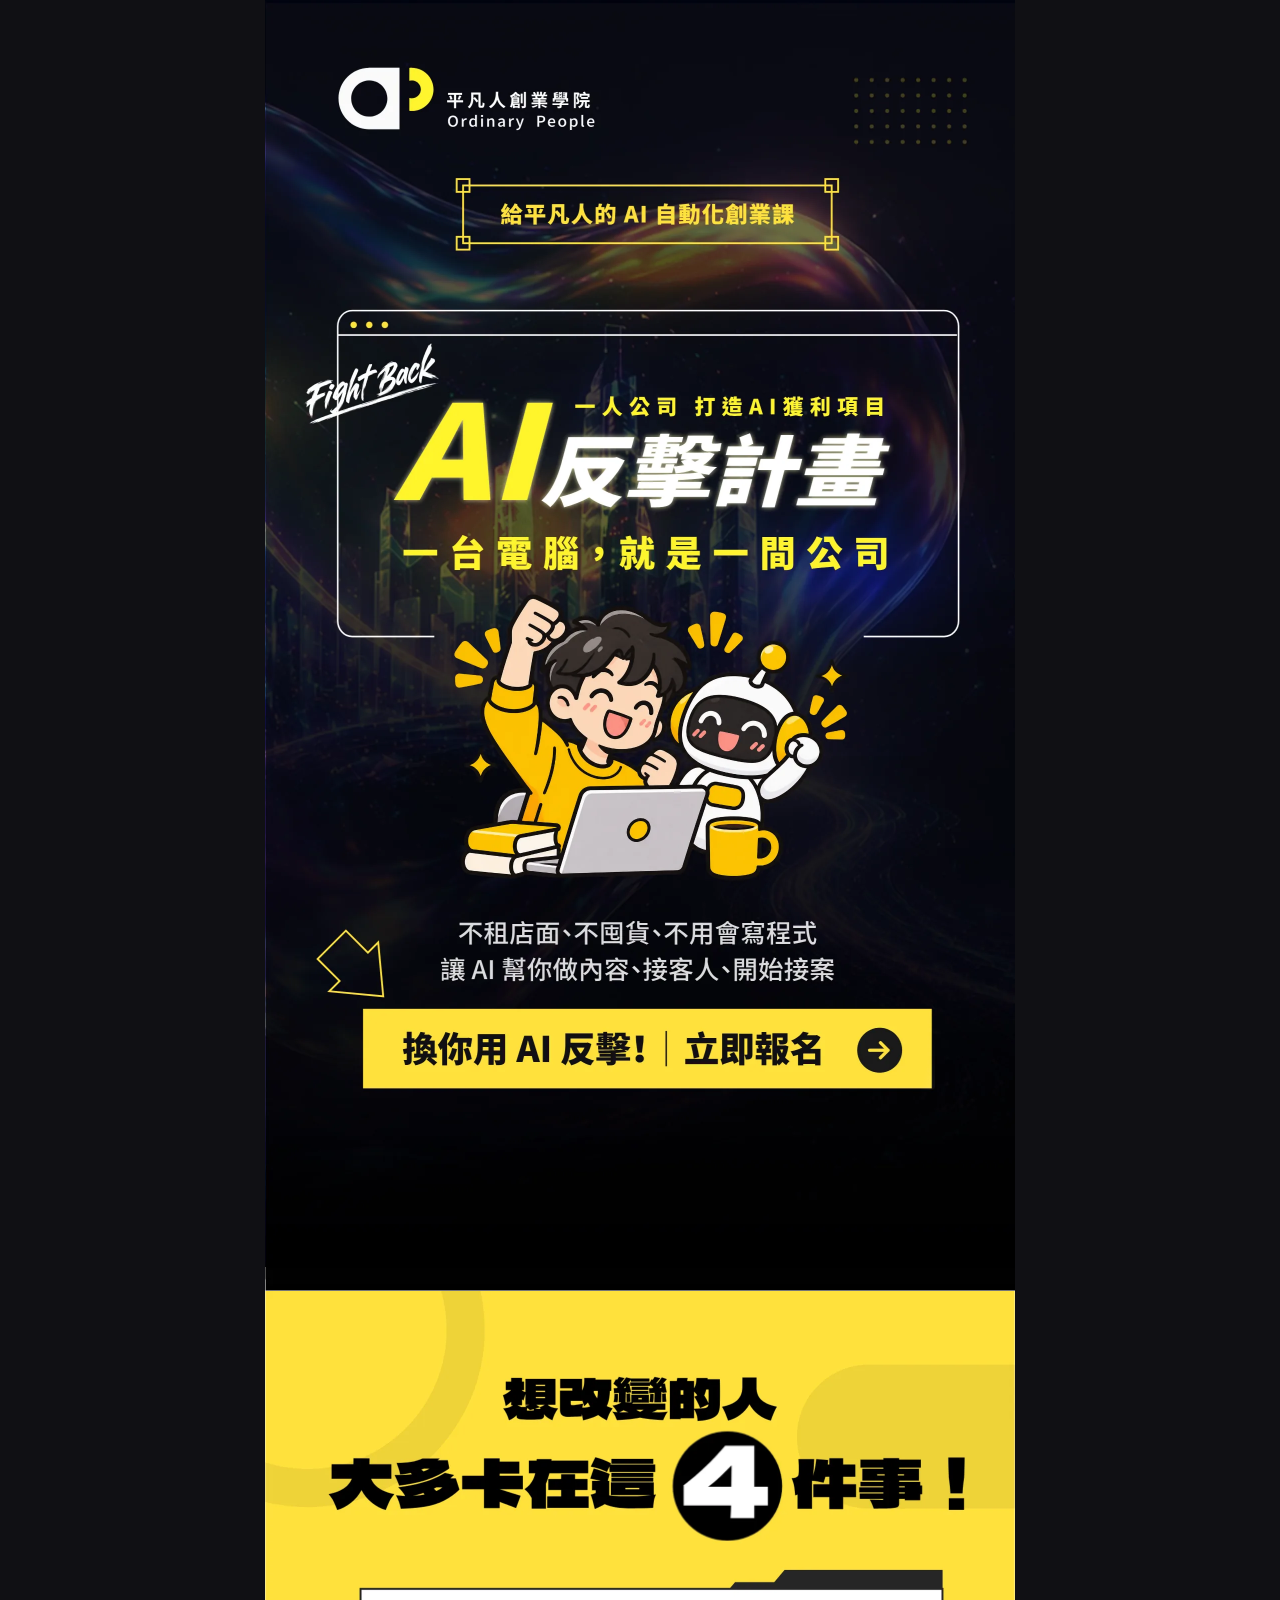
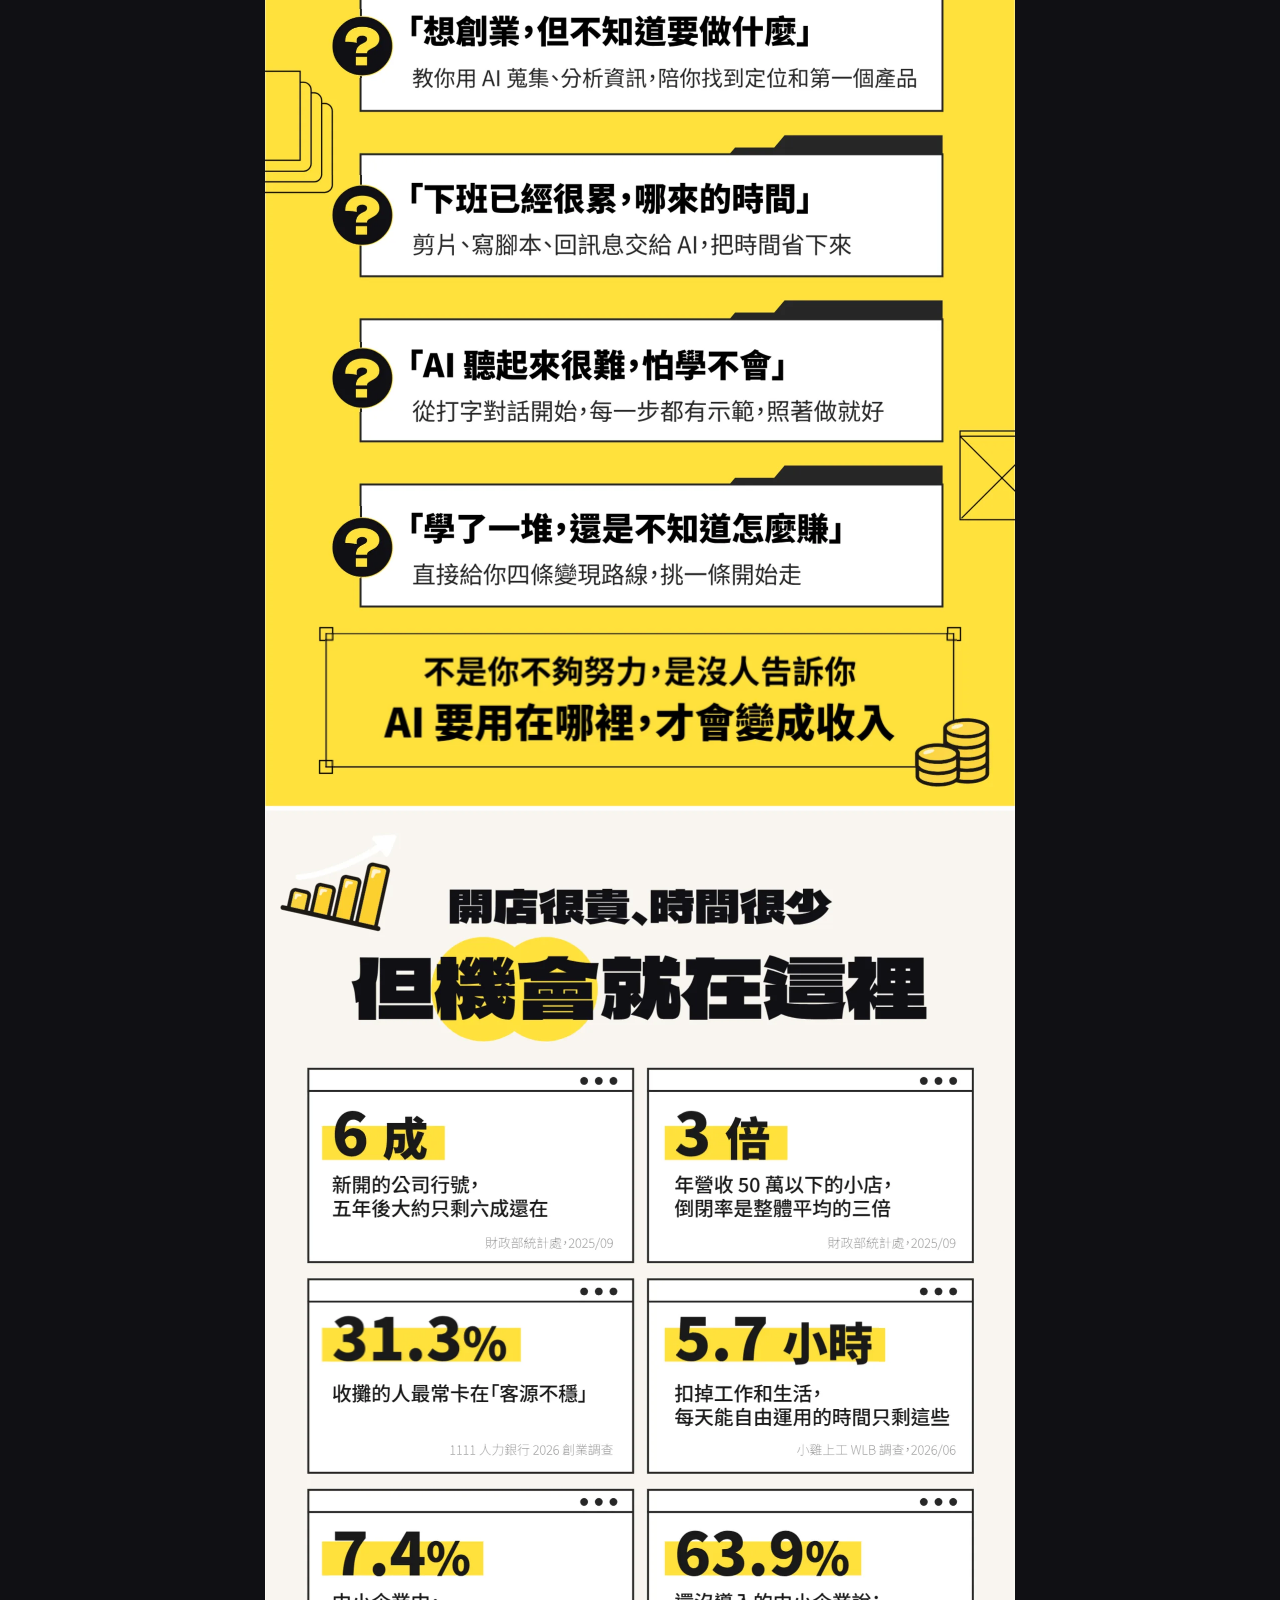
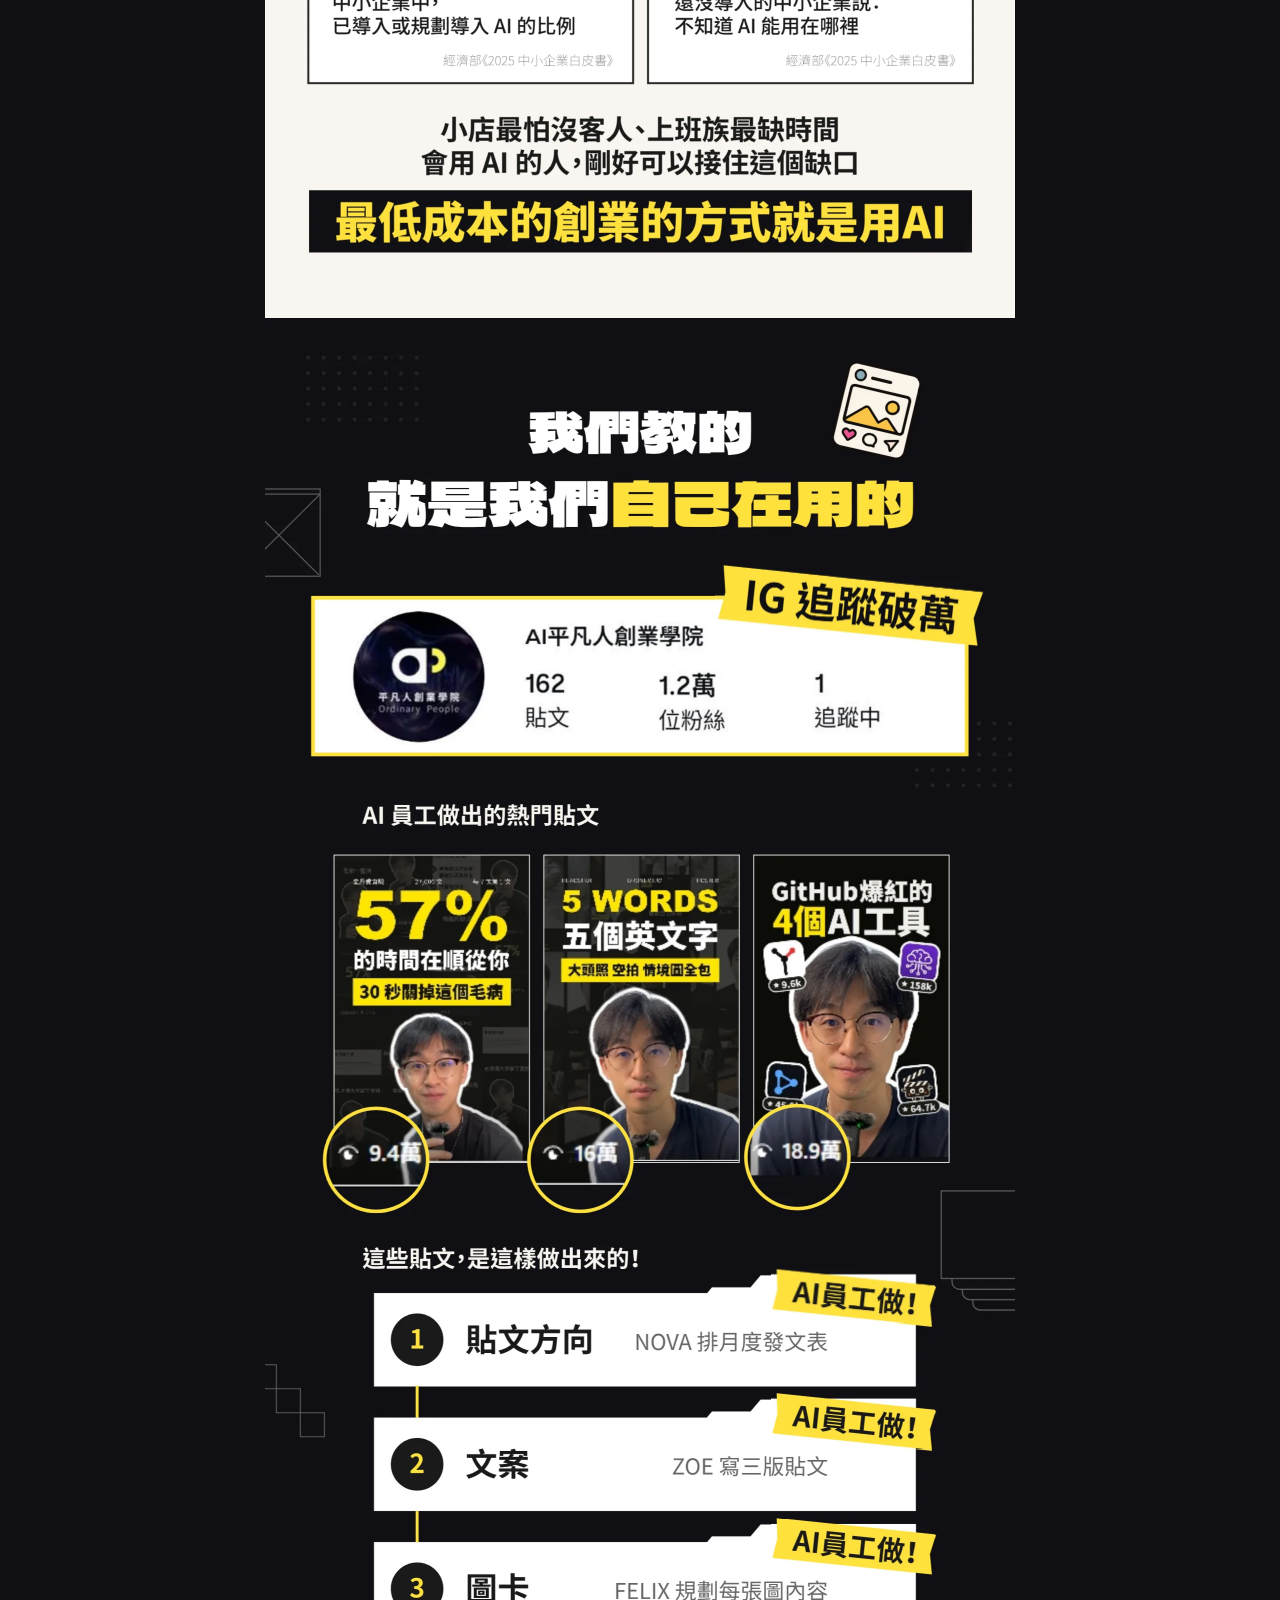
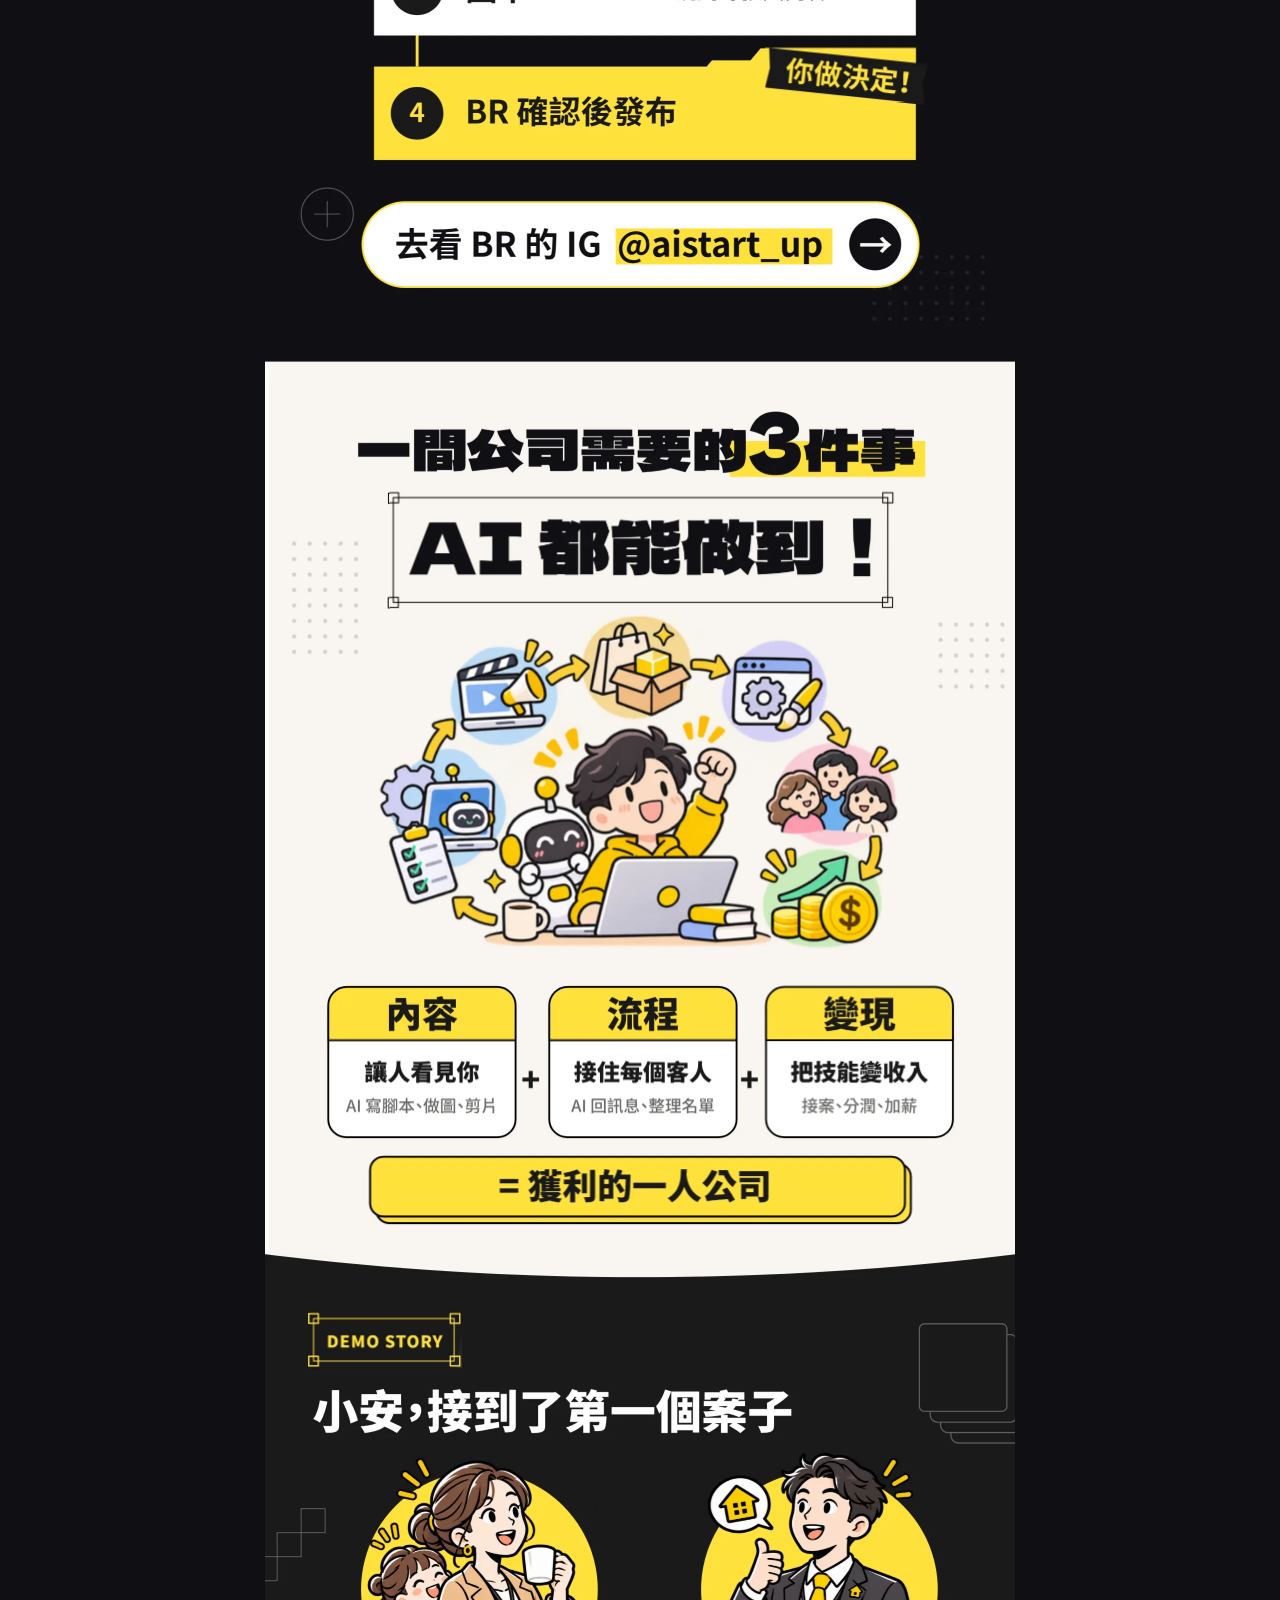
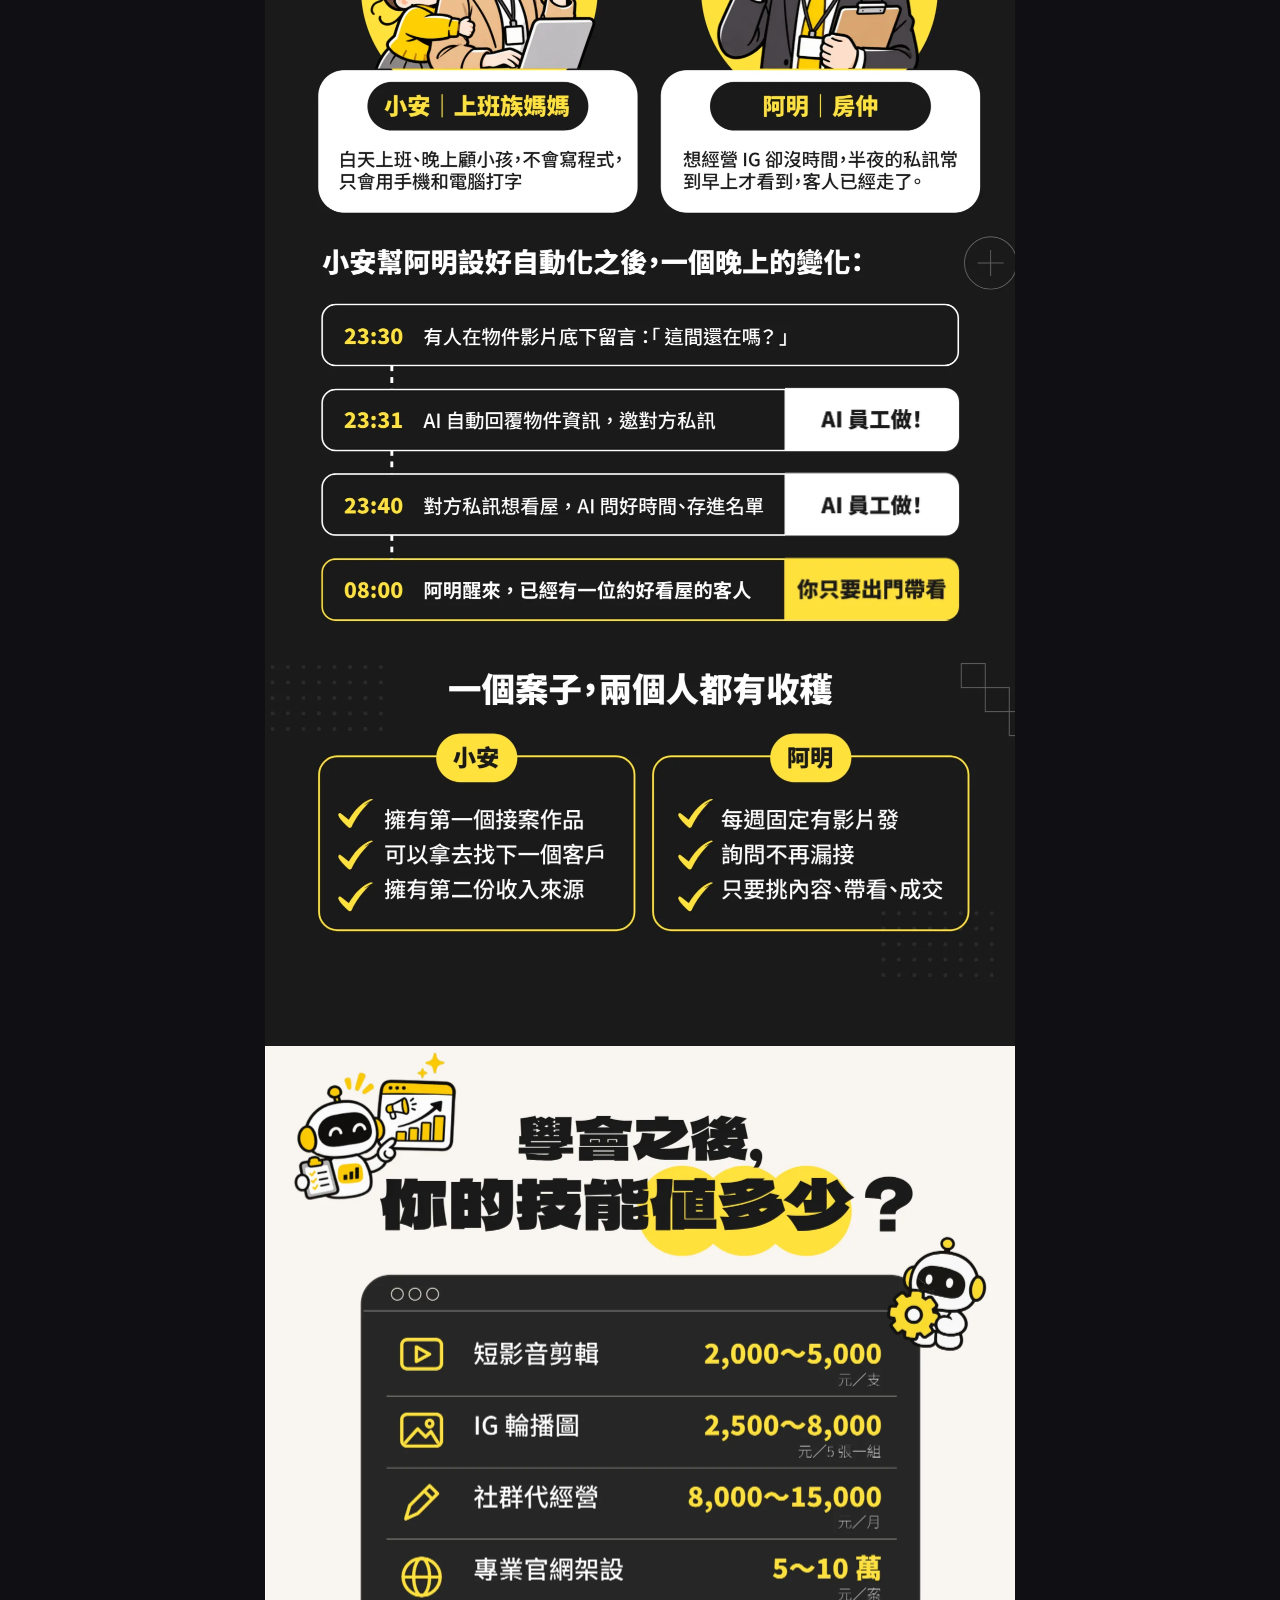
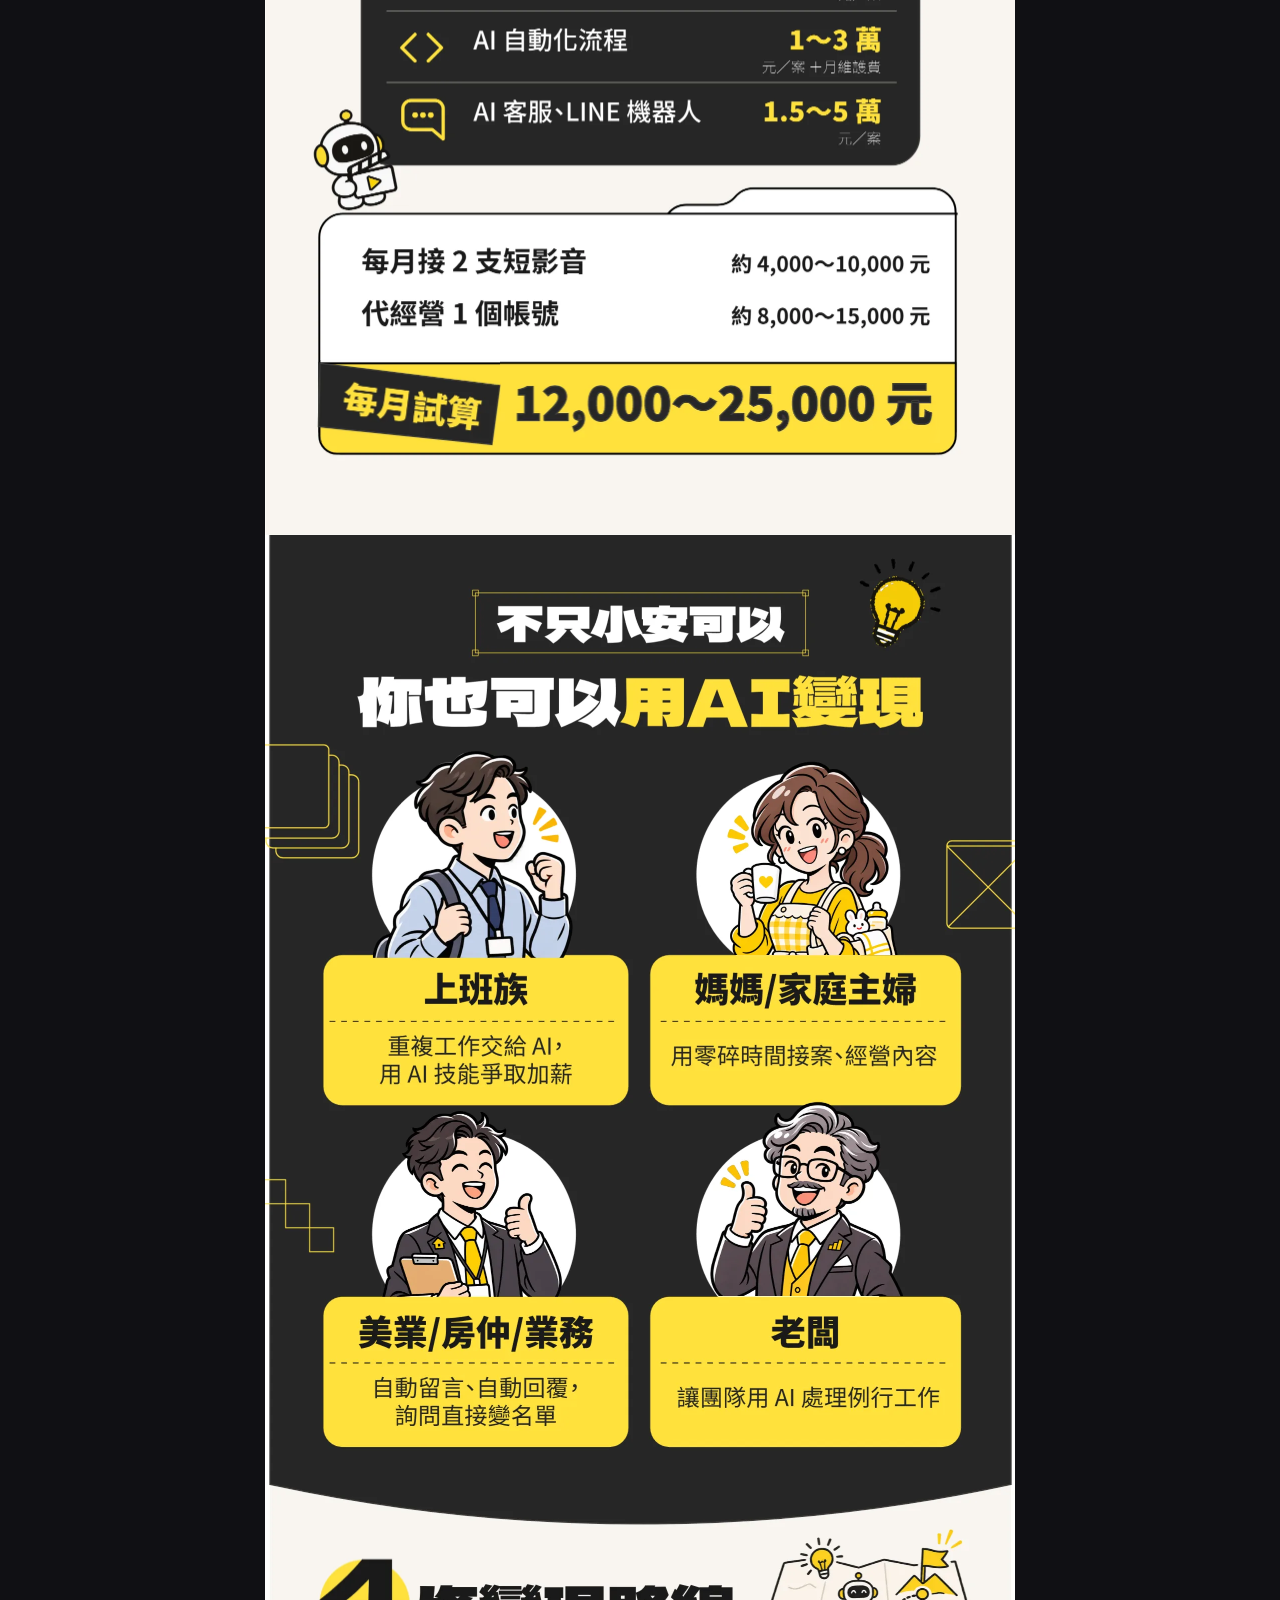
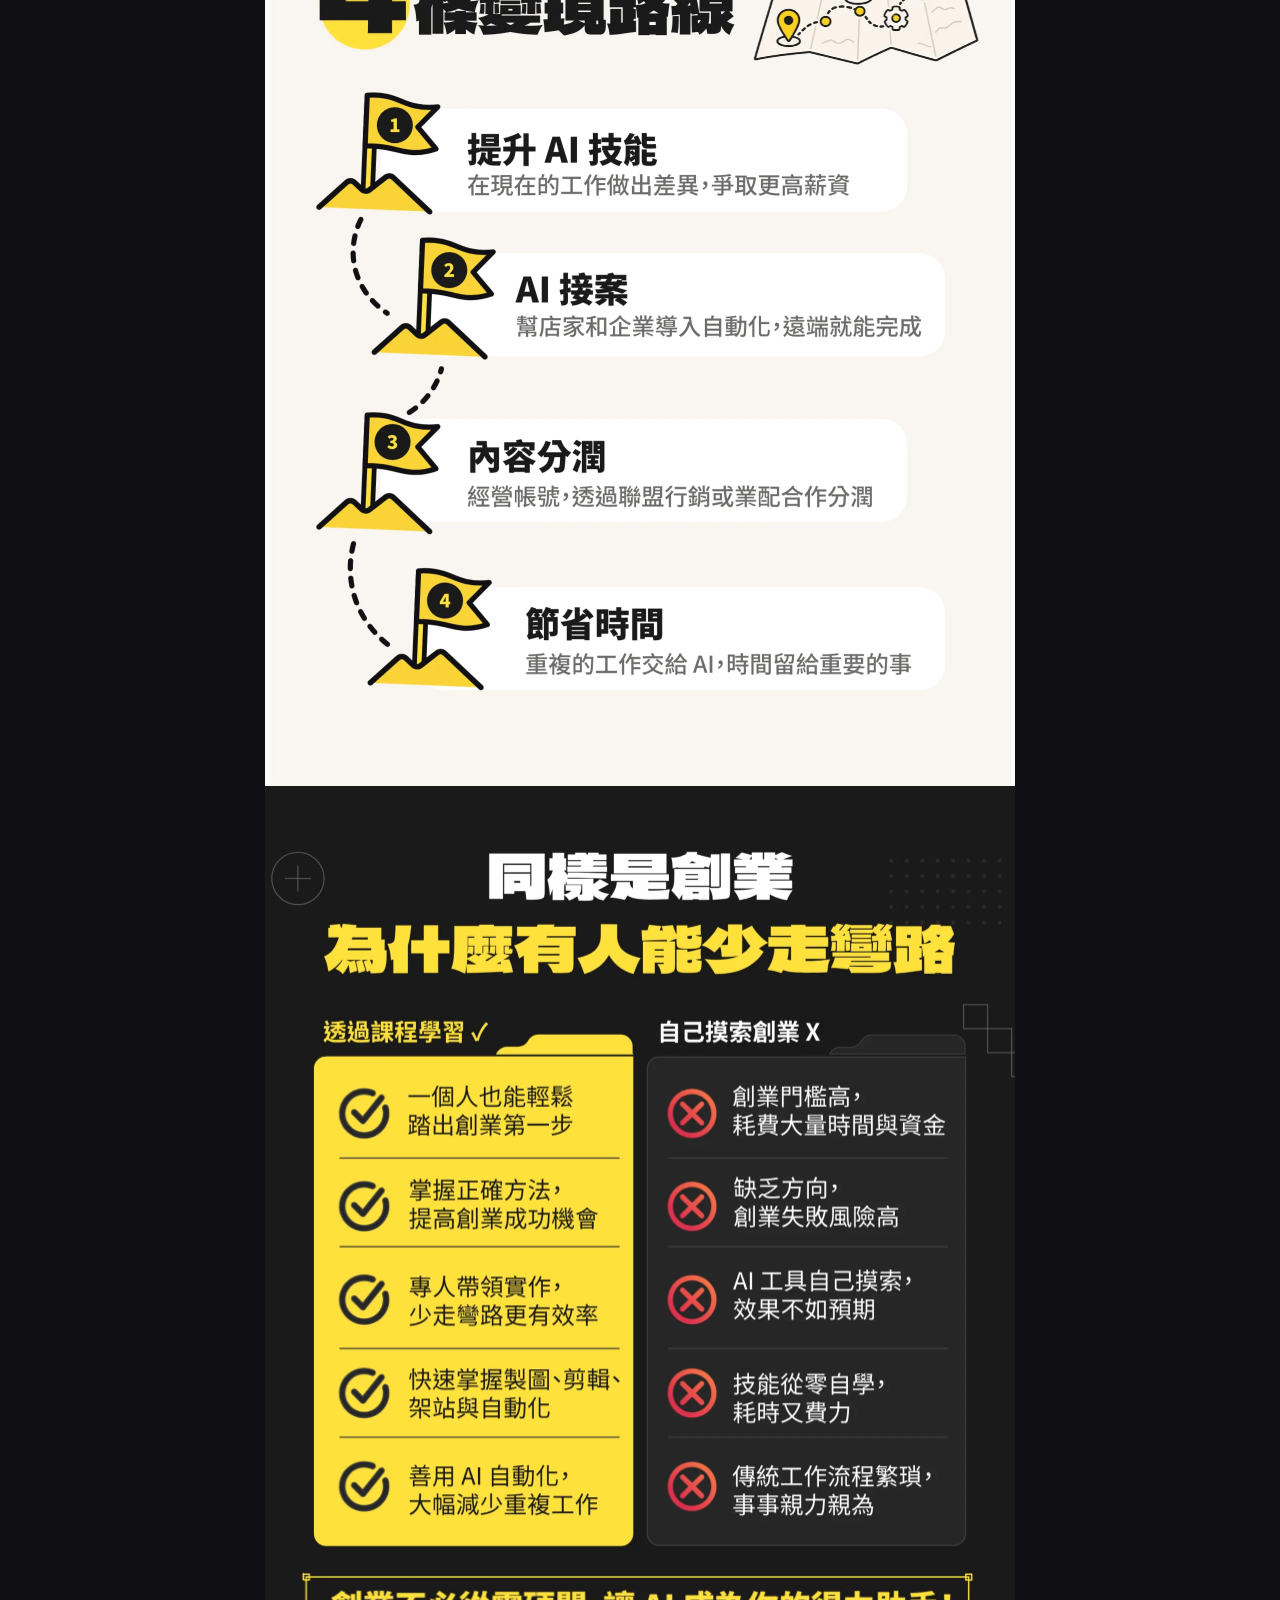
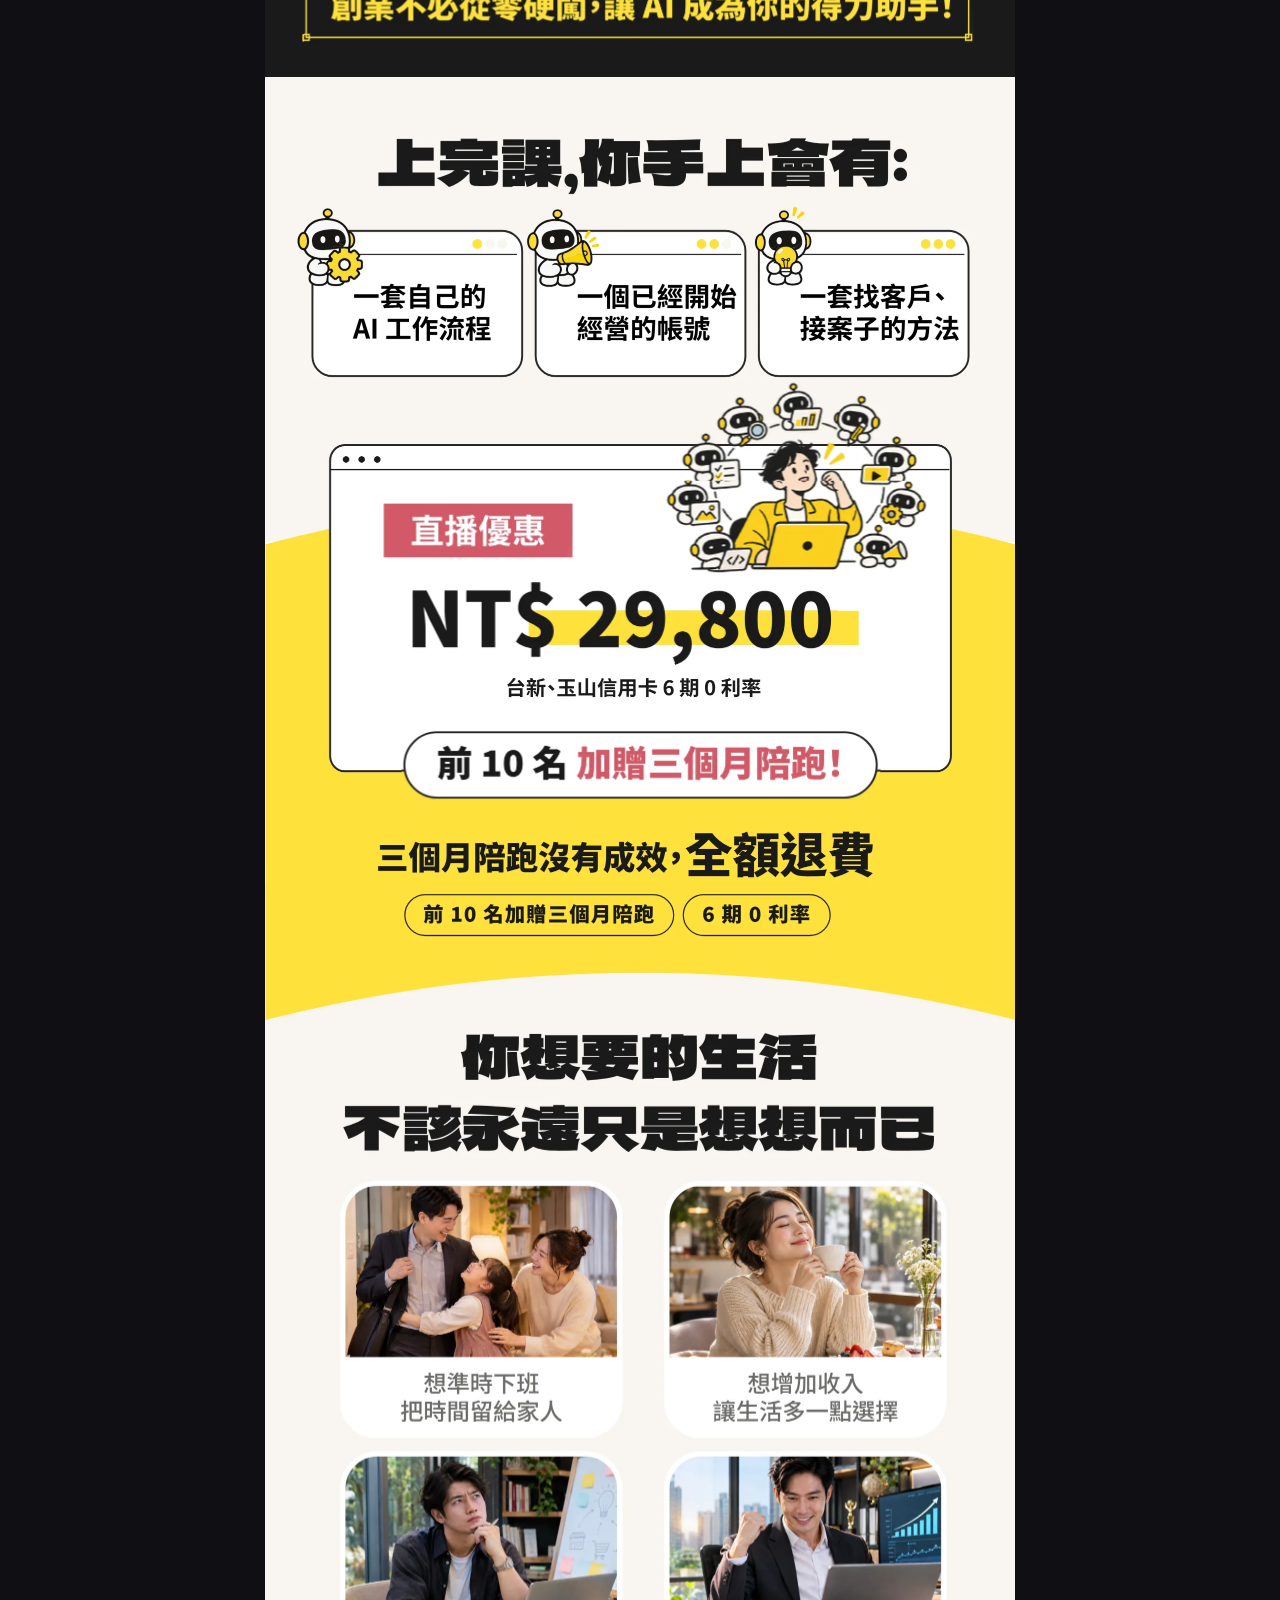
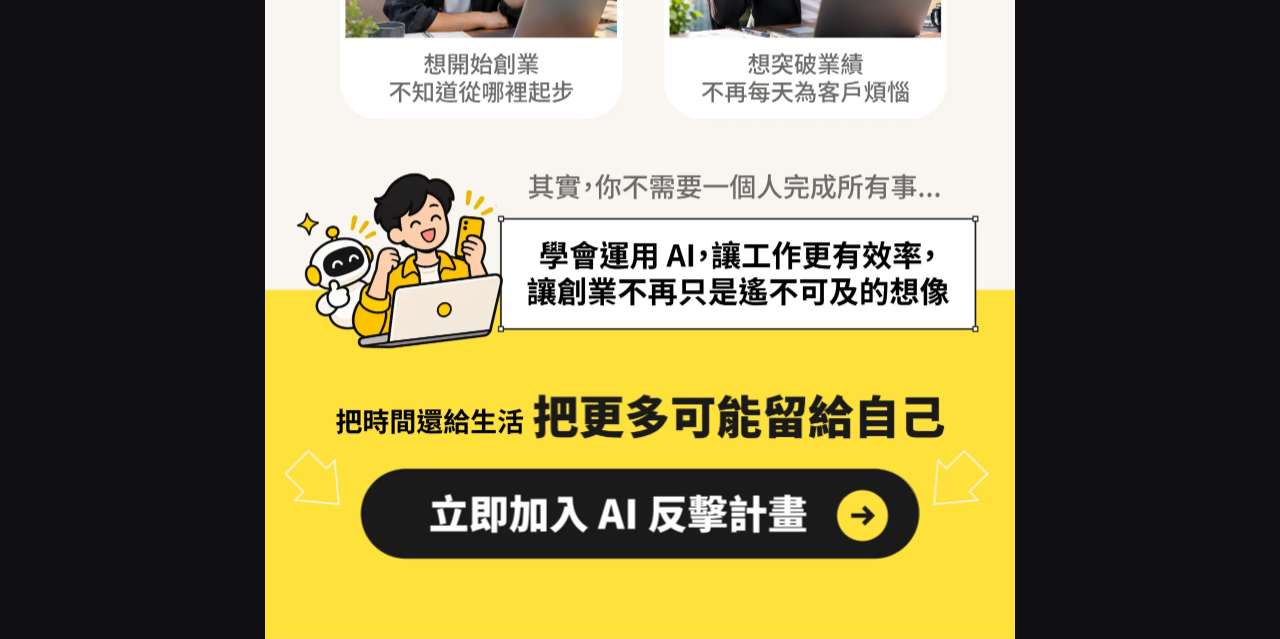
==== commit 87403c6a: "br-order: bake illustrations into section bases; animate only buttons and emphasis Co-Authored-By: C" ====
--- a/br-order/index.html
+++ b/br-order/index.html
@@ -35,116 +35,88 @@
 <body>
 <main class="page">
 <section class="sec" style="aspect-ratio:1500/2582">
-<img class="base" src="./s01/base.webp?v=2" alt="" width="1500" height="2582">
-<div class="ill float" style="left:25.162%;top:45.984%;width:52.667%;--d:0.0s"><img src="./s01/l9.webp?v=2" alt="" loading="lazy"></div>
-<div class="ill swing" style="left:5.262%;top:26.57%;width:18.067%;--d:-0.9s"><img src="./s01/l13.webp?v=2" alt="" loading="lazy"></div>
-<div class="fx pulse shine" style="left:12.667%;top:77.847%;width:76.667%;height:6.584%;background-image:url(./s01/base.webp?v=2);background-size:130.435% auto;background-position:54.286% 83.333%;border-radius:0.70% / 4.71%;--i:0"></div>
+<img class="base" src="./s01/base.webp?v=3" alt="" width="1500" height="2582">
+<div class="fx pulse shine" style="left:12.667%;top:77.847%;width:76.667%;height:6.584%;background-image:url(./s01/base.webp?v=3);background-size:130.435% auto;background-position:54.286% 83.333%;border-radius:0.70% / 4.71%;--i:0"></div>
 </section>
 <section class="sec" style="aspect-ratio:1500/2236">
-<img class="base" src="./s02/base.webp?v=2" alt="" width="1500" height="2236" loading="lazy">
-<div class="fx pulse" style="left:53.667%;top:12.299%;width:16.333%;height:10.063%;background-image:url(./s02/base.webp?v=2);background-size:612.245% auto;background-position:64.143% 13.675%;border-radius:0.00% / 0.00%;--i:0"></div>
-<div class="fx wiggle" style="left:8.667%;top:28.399%;width:9.000%;height:6.261%;background-image:url(./s02/base.webp?v=2);background-size:1111.111% auto;background-position:9.524% 30.296%;border-radius:0.00% / 0.00%;--i:1"></div>
-<div class="fx wiggle" style="left:8.667%;top:43.292%;width:9.000%;height:6.261%;background-image:url(./s02/base.webp?v=2);background-size:1111.111% auto;background-position:9.524% 46.183%;border-radius:0.00% / 0.00%;--i:2"></div>
-<div class="fx wiggle" style="left:8.667%;top:58.229%;width:9.000%;height:6.261%;background-image:url(./s02/base.webp?v=2);background-size:1111.111% auto;background-position:9.524% 62.118%;border-radius:0.00% / 0.00%;--i:3"></div>
-<div class="fx wiggle" style="left:8.667%;top:72.898%;width:9.000%;height:6.485%;background-image:url(./s02/base.webp?v=2);background-size:1111.111% auto;background-position:9.524% 77.953%;border-radius:0.00% / 0.00%;--i:4"></div>
-<div class="fx wiggle" style="left:86.333%;top:91.234%;width:11.000%;height:6.932%;background-image:url(./s02/base.webp?v=2);background-size:909.091% auto;background-position:97.004% 98.030%;border-radius:0.00% / 0.00%;--i:5"></div>
-<div class="fx shine soft" style="left:8.000%;top:84.302%;width:84.333%;height:11.852%;background-image:url(./s02/base.webp?v=2);background-size:118.577% auto;background-position:51.064% 95.637%;border-radius:0.00% / 0.00%;--i:6"></div>
+<img class="base" src="./s02/base.webp?v=3" alt="" width="1500" height="2236" loading="lazy">
+<div class="fx pulse" style="left:53.667%;top:12.299%;width:16.333%;height:10.063%;background-image:url(./s02/base.webp?v=3);background-size:612.245% auto;background-position:64.143% 13.675%;border-radius:0.00% / 0.00%;--i:0"></div>
+<div class="fx wiggle" style="left:8.667%;top:28.399%;width:9.000%;height:6.261%;background-image:url(./s02/base.webp?v=3);background-size:1111.111% auto;background-position:9.524% 30.296%;border-radius:0.00% / 0.00%;--i:1"></div>
+<div class="fx wiggle" style="left:8.667%;top:43.292%;width:9.000%;height:6.261%;background-image:url(./s02/base.webp?v=3);background-size:1111.111% auto;background-position:9.524% 46.183%;border-radius:0.00% / 0.00%;--i:2"></div>
+<div class="fx wiggle" style="left:8.667%;top:58.229%;width:9.000%;height:6.261%;background-image:url(./s02/base.webp?v=3);background-size:1111.111% auto;background-position:9.524% 62.118%;border-radius:0.00% / 0.00%;--i:3"></div>
+<div class="fx wiggle" style="left:8.667%;top:72.898%;width:9.000%;height:6.485%;background-image:url(./s02/base.webp?v=3);background-size:1111.111% auto;background-position:9.524% 77.953%;border-radius:0.00% / 0.00%;--i:4"></div>
+<div class="fx shine soft" style="left:8.000%;top:84.302%;width:84.333%;height:11.852%;background-image:url(./s02/base.webp?v=3);background-size:118.577% auto;background-position:51.064% 95.637%;border-radius:0.00% / 0.00%;--i:5"></div>
 </section>
 <section class="sec" style="aspect-ratio:1500/2217">
-<img class="base" src="./s03/base.webp?v=2" alt="" width="1500" height="2217" loading="lazy">
-<div class="fx wiggle" style="left:2.000%;top:4.511%;width:15.000%;height:6.540%;background-image:url(./s03/base.webp?v=2);background-size:666.667% auto;background-position:2.353% 4.826%;border-radius:0.00% / 0.00%;--i:0"></div>
-<div class="fx beat" style="left:6.667%;top:26.387%;width:17.667%;height:6.089%;background-image:url(./s03/base.webp?v=2);background-size:566.038% auto;background-position:8.097% 28.098%;border-radius:0.00% / 0.00%;--i:1"></div>
-<div class="fx beat" style="left:52.667%;top:26.387%;width:17.667%;height:6.089%;background-image:url(./s03/base.webp?v=2);background-size:566.038% auto;background-position:63.968% 28.098%;border-radius:0.00% / 0.00%;--i:2"></div>
-<div class="fx beat" style="left:6.667%;top:45.196%;width:28.000%;height:5.683%;background-image:url(./s03/base.webp?v=2);background-size:357.143% auto;background-position:9.259% 47.920%;border-radius:0.00% / 0.00%;--i:3"></div>
-<div class="fx beat" style="left:52.667%;top:45.196%;width:29.200%;height:5.683%;background-image:url(./s03/base.webp?v=2);background-size:342.466% auto;background-position:74.388% 47.920%;border-radius:0.00% / 0.00%;--i:4"></div>
-<div class="fx beat" style="left:6.667%;top:64.051%;width:23.200%;height:6.180%;background-image:url(./s03/base.webp?v=2);background-size:431.034% auto;background-position:8.681% 68.269%;border-radius:0.00% / 0.00%;--i:5"></div>
-<div class="fx beat" style="left:52.667%;top:64.051%;width:27.200%;height:6.180%;background-image:url(./s03/base.webp?v=2);background-size:367.647% auto;background-position:72.344% 68.269%;border-radius:0.00% / 0.00%;--i:6"></div>
-<div class="fx shine" style="left:5.667%;top:88.408%;width:88.667%;height:5.954%;background-image:url(./s03/base.webp?v=2);background-size:112.782% auto;background-position:50.000% 94.005%;border-radius:0.00% / 0.00%;--i:7"></div>
+<img class="base" src="./s03/base.webp?v=3" alt="" width="1500" height="2217" loading="lazy">
+<div class="fx beat" style="left:6.667%;top:26.387%;width:17.667%;height:6.089%;background-image:url(./s03/base.webp?v=3);background-size:566.038% auto;background-position:8.097% 28.098%;border-radius:0.00% / 0.00%;--i:0"></div>
+<div class="fx beat" style="left:52.667%;top:26.387%;width:17.667%;height:6.089%;background-image:url(./s03/base.webp?v=3);background-size:566.038% auto;background-position:63.968% 28.098%;border-radius:0.00% / 0.00%;--i:1"></div>
+<div class="fx beat" style="left:6.667%;top:45.196%;width:28.000%;height:5.683%;background-image:url(./s03/base.webp?v=3);background-size:357.143% auto;background-position:9.259% 47.920%;border-radius:0.00% / 0.00%;--i:2"></div>
+<div class="fx beat" style="left:52.667%;top:45.196%;width:29.200%;height:5.683%;background-image:url(./s03/base.webp?v=3);background-size:342.466% auto;background-position:74.388% 47.920%;border-radius:0.00% / 0.00%;--i:3"></div>
+<div class="fx beat" style="left:6.667%;top:64.051%;width:23.200%;height:6.180%;background-image:url(./s03/base.webp?v=3);background-size:431.034% auto;background-position:8.681% 68.269%;border-radius:0.00% / 0.00%;--i:4"></div>
+<div class="fx beat" style="left:52.667%;top:64.051%;width:27.200%;height:6.180%;background-image:url(./s03/base.webp?v=3);background-size:367.647% auto;background-position:72.344% 68.269%;border-radius:0.00% / 0.00%;--i:5"></div>
+<div class="fx shine" style="left:5.667%;top:88.408%;width:88.667%;height:5.954%;background-image:url(./s03/base.webp?v=3);background-size:112.782% auto;background-position:50.000% 94.005%;border-radius:0.00% / 0.00%;--i:6"></div>
 </section>
 <section class="sec" style="aspect-ratio:1500/3288">
-<img class="base" src="./s04/base.webp?v=2" alt="" width="1500" height="3288" loading="lazy">
-<div class="fx pulse" style="left:60.000%;top:14.599%;width:36.000%;height:5.627%;background-image:url(./s04/base.webp?v=2);background-size:277.778% auto;background-position:93.750% 15.469%;border-radius:0.00% / 0.00%;--i:0"></div>
-<div class="fx pulse" style="left:7.467%;top:47.597%;width:14.933%;height:6.904%;background-image:url(./s04/base.webp?v=2);background-size:669.643% auto;background-position:8.777% 51.127%;border-radius:0.00% / 0.00%;--i:1"></div>
-<div class="fx pulse" style="left:34.467%;top:47.597%;width:15.200%;height:6.904%;background-image:url(./s04/base.webp?v=2);background-size:657.895% auto;background-position:40.645% 51.127%;border-radius:0.00% / 0.00%;--i:2"></div>
-<div class="fx pulse" style="left:63.533%;top:47.597%;width:15.000%;height:6.904%;background-image:url(./s04/base.webp?v=2);background-size:666.667% auto;background-position:74.745% 51.127%;border-radius:0.00% / 0.00%;--i:3"></div>
-<div class="fx pulse" style="left:67.467%;top:57.725%;width:21.867%;height:3.467%;background-image:url(./s04/base.webp?v=2);background-size:457.317% auto;background-position:86.348% 59.798%;border-radius:0.00% / 0.00%;--i:4"></div>
-<div class="fx pulse" style="left:67.467%;top:65.328%;width:21.867%;height:3.528%;background-image:url(./s04/base.webp?v=2);background-size:457.317% auto;background-position:86.348% 67.718%;border-radius:0.00% / 0.00%;--i:5"></div>
-<div class="fx pulse" style="left:67.467%;top:73.084%;width:21.867%;height:3.528%;background-image:url(./s04/base.webp?v=2);background-size:457.317% auto;background-position:86.348% 75.757%;border-radius:0.00% / 0.00%;--i:6"></div>
-<div class="fx pulse" style="left:66.667%;top:80.748%;width:22.667%;height:3.498%;background-image:url(./s04/base.webp?v=2);background-size:441.176% auto;background-position:86.207% 83.675%;border-radius:0.00% / 0.00%;--i:7"></div>
-<div class="fx pulse shine" style="left:12.667%;top:89.964%;width:74.667%;height:5.687%;background-image:url(./s04/base.webp?v=2);background-size:133.929% auto;background-position:50.000% 95.389%;border-radius:8.04% / 48.13%;--i:8"></div>
+<img class="base" src="./s04/base.webp?v=3" alt="" width="1500" height="3288" loading="lazy">
+<div class="fx pulse" style="left:60.000%;top:14.599%;width:36.000%;height:5.627%;background-image:url(./s04/base.webp?v=3);background-size:277.778% auto;background-position:93.750% 15.469%;border-radius:0.00% / 0.00%;--i:0"></div>
+<div class="fx pulse" style="left:67.467%;top:57.725%;width:21.867%;height:3.467%;background-image:url(./s04/base.webp?v=3);background-size:457.317% auto;background-position:86.348% 59.798%;border-radius:0.00% / 0.00%;--i:1"></div>
+<div class="fx pulse" style="left:67.467%;top:65.328%;width:21.867%;height:3.528%;background-image:url(./s04/base.webp?v=3);background-size:457.317% auto;background-position:86.348% 67.718%;border-radius:0.00% / 0.00%;--i:2"></div>
+<div class="fx pulse" style="left:67.467%;top:73.084%;width:21.867%;height:3.528%;background-image:url(./s04/base.webp?v=3);background-size:457.317% auto;background-position:86.348% 75.757%;border-radius:0.00% / 0.00%;--i:3"></div>
+<div class="fx pulse" style="left:66.667%;top:80.748%;width:22.667%;height:3.498%;background-image:url(./s04/base.webp?v=3);background-size:441.176% auto;background-position:86.207% 83.675%;border-radius:0.00% / 0.00%;--i:4"></div>
+<div class="fx pulse shine" style="left:12.667%;top:89.964%;width:74.667%;height:5.687%;background-image:url(./s04/base.webp?v=3);background-size:133.929% auto;background-position:50.000% 95.389%;border-radius:8.04% / 48.13%;--i:5"></div>
 </section>
 <section class="sec" style="aspect-ratio:1500/1785">
-<img class="base" src="./s05/base.webp?v=2" alt="" width="1500" height="1785" loading="lazy">
-<div class="ill float" style="left:14.628%;top:27.715%;width:70.333%;--d:0.0s"><img src="./s05/l8.webp?v=2" alt="" loading="lazy"></div>
-<div class="fx shine soft" style="left:16.667%;top:14.286%;width:67.467%;height:13.445%;background-image:url(./s05/base.webp?v=2);background-size:148.221% auto;background-position:51.230% 16.505%;border-radius:0.00% / 0.00%;--i:0"></div>
-<div class="fx beat" style="left:7.867%;top:69.356%;width:25.867%;height:17.927%;background-image:url(./s05/base.webp?v=2);background-size:386.598% auto;background-position:10.612% 84.505%;border-radius:0.00% / 0.00%;--i:1"></div>
-<div class="fx beat" style="left:37.400%;top:69.356%;width:25.867%;height:17.927%;background-image:url(./s05/base.webp?v=2);background-size:386.598% auto;background-position:50.450% 84.505%;border-radius:0.00% / 0.00%;--i:2"></div>
-<div class="fx beat" style="left:66.400%;top:69.356%;width:25.933%;height:17.927%;background-image:url(./s05/base.webp?v=2);background-size:385.604% auto;background-position:89.649% 84.505%;border-radius:0.00% / 0.00%;--i:3"></div>
-<div class="fx pulse shine" style="left:13.667%;top:88.796%;width:72.667%;height:7.843%;background-image:url(./s05/base.webp?v=2);background-size:137.615% auto;background-position:50.000% 96.353%;border-radius:0.92% / 7.14%;--i:4"></div>
+<img class="base" src="./s05/base.webp?v=3" alt="" width="1500" height="1785" loading="lazy">
+<div class="fx shine soft" style="left:16.667%;top:14.286%;width:67.467%;height:13.445%;background-image:url(./s05/base.webp?v=3);background-size:148.221% auto;background-position:51.230% 16.505%;border-radius:0.00% / 0.00%;--i:0"></div>
+<div class="fx beat" style="left:7.867%;top:69.356%;width:25.867%;height:17.927%;background-image:url(./s05/base.webp?v=3);background-size:386.598% auto;background-position:10.612% 84.505%;border-radius:0.00% / 0.00%;--i:1"></div>
+<div class="fx beat" style="left:37.400%;top:69.356%;width:25.867%;height:17.927%;background-image:url(./s05/base.webp?v=3);background-size:386.598% auto;background-position:50.450% 84.505%;border-radius:0.00% / 0.00%;--i:2"></div>
+<div class="fx beat" style="left:66.400%;top:69.356%;width:25.933%;height:17.927%;background-image:url(./s05/base.webp?v=3);background-size:385.604% auto;background-position:89.649% 84.505%;border-radius:0.00% / 0.00%;--i:3"></div>
+<div class="fx pulse shine" style="left:13.667%;top:88.796%;width:72.667%;height:7.843%;background-image:url(./s05/base.webp?v=3);background-size:137.615% auto;background-position:50.000% 96.353%;border-radius:0.92% / 7.14%;--i:4"></div>
 </section>
 <section class="sec" style="aspect-ratio:1500/2783">
-<img class="base" src="./s06/base.webp?v=2" alt="" width="1500" height="2783" loading="lazy">
-<div class="ill float" style="left:13.629%;top:14.6%;width:30.733%;--d:0.0s"><img src="./s06/l15.webp?v=2" alt="" loading="lazy"></div>
-<div class="ill float" style="left:58.948%;top:14.238%;width:28.4%;--d:-0.9s"><img src="./s06/l16.webp?v=2" alt="" loading="lazy"></div>
-<div class="fx shine" style="left:6.000%;top:3.881%;width:20.333%;height:4.312%;background-image:url(./s06/base.webp?v=2);background-size:491.803% auto;background-position:7.531% 4.056%;border-radius:0.00% / 0.00%;--i:0"></div>
-<div class="fx pulse" style="left:69.333%;top:52.641%;width:23.333%;height:4.635%;background-image:url(./s06/base.webp?v=2);background-size:428.571% auto;background-position:90.435% 55.200%;border-radius:0.00% / 0.00%;--i:1"></div>
-<div class="fx pulse" style="left:69.333%;top:58.714%;width:23.333%;height:4.743%;background-image:url(./s06/base.webp?v=2);background-size:428.571% auto;background-position:90.435% 61.637%;border-radius:0.00% / 0.00%;--i:2"></div>
-<div class="fx pulse" style="left:69.333%;top:64.894%;width:23.333%;height:4.563%;background-image:url(./s06/base.webp?v=2);background-size:428.571% auto;background-position:90.435% 67.997%;border-radius:0.00% / 0.00%;--i:3"></div>
+<img class="base" src="./s06/base.webp?v=3" alt="" width="1500" height="2783" loading="lazy">
+<div class="fx shine" style="left:6.000%;top:3.881%;width:20.333%;height:4.312%;background-image:url(./s06/base.webp?v=3);background-size:491.803% auto;background-position:7.531% 4.056%;border-radius:0.00% / 0.00%;--i:0"></div>
+<div class="fx pulse" style="left:69.333%;top:52.641%;width:23.333%;height:4.635%;background-image:url(./s06/base.webp?v=3);background-size:428.571% auto;background-position:90.435% 55.200%;border-radius:0.00% / 0.00%;--i:1"></div>
+<div class="fx pulse" style="left:69.333%;top:58.714%;width:23.333%;height:4.743%;background-image:url(./s06/base.webp?v=3);background-size:428.571% auto;background-position:90.435% 61.637%;border-radius:0.00% / 0.00%;--i:2"></div>
+<div class="fx pulse" style="left:69.333%;top:64.894%;width:23.333%;height:4.563%;background-image:url(./s06/base.webp?v=3);background-size:428.571% auto;background-position:90.435% 67.997%;border-radius:0.00% / 0.00%;--i:3"></div>
 </section>
 <section class="sec" style="aspect-ratio:1500/2179">
-<img class="base" src="./s07/base.webp?v=2" alt="" width="1500" height="2179" loading="lazy">
-<div class="ill float" style="left:3.647%;top:0.539%;width:22.067%;--d:0.0s"><img src="./s07/l11.webp?v=2" alt="" loading="lazy"></div>
-<div class="fx wiggle" style="left:83.667%;top:17.210%;width:12.800%;height:10.877%;background-image:url(./s07/base.webp?v=2);background-size:781.250% auto;background-position:95.948% 19.310%;border-radius:0.00% / 0.00%;--i:0"></div>
-<div class="fx wiggle" style="left:6.000%;top:60.349%;width:12.133%;height:9.867%;background-image:url(./s07/base.webp?v=2);background-size:824.176% auto;background-position:6.829% 66.955%;border-radius:0.00% / 0.00%;--i:1"></div>
-<div class="fx pulse" style="left:7.333%;top:83.892%;width:24.000%;height:7.572%;background-image:url(./s07/base.webp?v=2);background-size:416.667% auto;background-position:9.649% 90.765%;border-radius:0.00% / 0.00%;--i:2"></div>
-<div class="fx pulse shine soft" style="left:32.000%;top:84.901%;width:58.000%;height:6.654%;background-image:url(./s07/base.webp?v=2);background-size:172.414% auto;background-position:76.190% 90.954%;border-radius:0.00% / 0.00%;--i:3"></div>
+<img class="base" src="./s07/base.webp?v=3" alt="" width="1500" height="2179" loading="lazy">
+<div class="fx pulse" style="left:7.333%;top:83.892%;width:24.000%;height:7.572%;background-image:url(./s07/base.webp?v=3);background-size:416.667% auto;background-position:9.649% 90.765%;border-radius:0.00% / 0.00%;--i:0"></div>
+<div class="fx pulse shine soft" style="left:32.000%;top:84.901%;width:58.000%;height:6.654%;background-image:url(./s07/base.webp?v=3);background-size:172.414% auto;background-position:76.190% 90.954%;border-radius:0.00% / 0.00%;--i:1"></div>
 </section>
 <section class="sec" style="aspect-ratio:1500/3701">
-<img class="base" src="./s08/base.webp?v=2" alt="" width="1500" height="3701" loading="lazy">
-<div class="ill float" style="left:15.573%;top:31.108%;width:24.067%;--d:0.0s"><img src="./s08/l4.webp?v=2" alt="" loading="lazy"></div>
-<div class="ill float" style="left:61.563%;top:12.223%;width:22.867%;--d:-0.9s"><img src="./s08/l5.webp?v=2" alt="" loading="lazy"></div>
-<div class="ill float" style="left:59.254%;top:30.576%;width:25.867%;--d:-1.8s"><img src="./s08/l6.webp?v=2" alt="" loading="lazy"></div>
-<div class="ill float" style="left:14.346%;top:11.639%;width:26.933%;--d:-2.7s"><img src="./s08/l7.webp?v=2" alt="" loading="lazy"></div>
-<div class="ill float" style="left:65.0%;top:53.629%;width:30.267%;--d:-3.6s"><img src="./s08/l10.webp?v=2" alt="" loading="lazy"></div>
-<div class="fx wiggle" style="left:79.000%;top:0.811%;width:11.000%;height:5.458%;background-image:url(./s08/base.webp?v=2);background-size:909.091% auto;background-position:88.764% 0.857%;border-radius:0.00% / 0.00%;--i:0"></div>
-<div class="fx beat" style="left:6.667%;top:55.120%;width:13.000%;height:5.188%;background-image:url(./s08/base.webp?v=2);background-size:769.231% auto;background-position:7.663% 58.136%;border-radius:0.00% / 0.00%;--i:1"></div>
-<div class="fx wiggle flag" style="left:6.667%;top:62.145%;width:16.667%;height:7.160%;background-image:url(./s08/base.webp?v=2);background-size:600.000% auto;background-position:8.000% 66.938%;border-radius:0.00% / 0.00%;--i:2"></div>
-<div class="fx wiggle flag" style="left:13.800%;top:69.927%;width:16.733%;height:7.079%;background-image:url(./s08/base.webp?v=2);background-size:597.610% auto;background-position:16.573% 75.254%;border-radius:0.00% / 0.00%;--i:3"></div>
-<div class="fx wiggle flag" style="left:6.667%;top:79.573%;width:16.667%;height:6.755%;background-image:url(./s08/base.webp?v=2);background-size:600.000% auto;background-position:8.000% 85.338%;border-radius:0.00% / 0.00%;--i:4"></div>
-<div class="fx wiggle flag" style="left:13.000%;top:87.949%;width:17.533%;height:7.106%;background-image:url(./s08/base.webp?v=2);background-size:570.342% auto;background-position:15.764% 94.677%;border-radius:0.00% / 0.00%;--i:5"></div>
+<img class="base" src="./s08/base.webp?v=3" alt="" width="1500" height="3701" loading="lazy">
+<div class="fx beat" style="left:6.667%;top:55.120%;width:13.000%;height:5.188%;background-image:url(./s08/base.webp?v=3);background-size:769.231% auto;background-position:7.663% 58.136%;border-radius:0.00% / 0.00%;--i:0"></div>
 </section>
 <section class="sec" style="aspect-ratio:1500/1783">
-<img class="base" src="./s09/base.webp?v=2" alt="" width="1500" height="1783" loading="lazy">
-<div class="fx beat" style="left:9.200%;top:33.259%;width:8.267%;height:6.955%;background-image:url(./s09/base.webp?v=2);background-size:1209.677% auto;background-position:10.029% 35.744%;border-radius:0.00% / 0.00%;--i:0"></div>
-<div class="fx beat" style="left:9.200%;top:43.522%;width:8.267%;height:6.955%;background-image:url(./s09/base.webp?v=2);background-size:1209.677% auto;background-position:10.029% 46.775%;border-radius:0.00% / 0.00%;--i:1"></div>
-<div class="fx beat" style="left:9.200%;top:53.954%;width:8.267%;height:6.955%;background-image:url(./s09/base.webp?v=2);background-size:1209.677% auto;background-position:10.029% 57.987%;border-radius:0.00% / 0.00%;--i:2"></div>
-<div class="fx beat" style="left:9.200%;top:64.610%;width:8.267%;height:6.955%;background-image:url(./s09/base.webp?v=2);background-size:1209.677% auto;background-position:10.029% 69.439%;border-radius:0.00% / 0.00%;--i:3"></div>
-<div class="fx beat" style="left:9.200%;top:75.042%;width:8.267%;height:6.955%;background-image:url(./s09/base.webp?v=2);background-size:1209.677% auto;background-position:10.029% 80.651%;border-radius:0.00% / 0.00%;--i:4"></div>
-<div class="fx wiggle" style="left:53.067%;top:33.259%;width:7.933%;height:6.955%;background-image:url(./s09/base.webp?v=2);background-size:1260.504% auto;background-position:57.639% 35.744%;border-radius:0.00% / 0.00%;--i:5"></div>
-<div class="fx wiggle" style="left:53.067%;top:43.522%;width:7.933%;height:6.955%;background-image:url(./s09/base.webp?v=2);background-size:1260.504% auto;background-position:57.639% 46.775%;border-radius:0.00% / 0.00%;--i:6"></div>
-<div class="fx wiggle" style="left:53.067%;top:53.954%;width:7.933%;height:6.955%;background-image:url(./s09/base.webp?v=2);background-size:1260.504% auto;background-position:57.639% 57.987%;border-radius:0.00% / 0.00%;--i:7"></div>
-<div class="fx wiggle" style="left:53.067%;top:64.610%;width:7.933%;height:6.955%;background-image:url(./s09/base.webp?v=2);background-size:1260.504% auto;background-position:57.639% 69.439%;border-radius:0.00% / 0.00%;--i:8"></div>
-<div class="fx wiggle" style="left:53.067%;top:75.042%;width:7.933%;height:6.955%;background-image:url(./s09/base.webp?v=2);background-size:1260.504% auto;background-position:57.639% 80.651%;border-radius:0.00% / 0.00%;--i:9"></div>
-<div class="fx shine" style="left:5.200%;top:88.054%;width:89.333%;height:8.188%;background-image:url(./s09/base.webp?v=2);background-size:111.940% auto;background-position:48.750% 95.907%;border-radius:0.00% / 0.00%;--i:10"></div>
+<img class="base" src="./s09/base.webp?v=3" alt="" width="1500" height="1783" loading="lazy">
+<div class="fx beat" style="left:9.200%;top:33.259%;width:8.267%;height:6.955%;background-image:url(./s09/base.webp?v=3);background-size:1209.677% auto;background-position:10.029% 35.744%;border-radius:0.00% / 0.00%;--i:0"></div>
+<div class="fx beat" style="left:9.200%;top:43.522%;width:8.267%;height:6.955%;background-image:url(./s09/base.webp?v=3);background-size:1209.677% auto;background-position:10.029% 46.775%;border-radius:0.00% / 0.00%;--i:1"></div>
+<div class="fx beat" style="left:9.200%;top:53.954%;width:8.267%;height:6.955%;background-image:url(./s09/base.webp?v=3);background-size:1209.677% auto;background-position:10.029% 57.987%;border-radius:0.00% / 0.00%;--i:2"></div>
+<div class="fx beat" style="left:9.200%;top:64.610%;width:8.267%;height:6.955%;background-image:url(./s09/base.webp?v=3);background-size:1209.677% auto;background-position:10.029% 69.439%;border-radius:0.00% / 0.00%;--i:3"></div>
+<div class="fx beat" style="left:9.200%;top:75.042%;width:8.267%;height:6.955%;background-image:url(./s09/base.webp?v=3);background-size:1209.677% auto;background-position:10.029% 80.651%;border-radius:0.00% / 0.00%;--i:4"></div>
+<div class="fx wiggle" style="left:53.067%;top:33.259%;width:7.933%;height:6.955%;background-image:url(./s09/base.webp?v=3);background-size:1260.504% auto;background-position:57.639% 35.744%;border-radius:0.00% / 0.00%;--i:5"></div>
+<div class="fx wiggle" style="left:53.067%;top:43.522%;width:7.933%;height:6.955%;background-image:url(./s09/base.webp?v=3);background-size:1260.504% auto;background-position:57.639% 46.775%;border-radius:0.00% / 0.00%;--i:6"></div>
+<div class="fx wiggle" style="left:53.067%;top:53.954%;width:7.933%;height:6.955%;background-image:url(./s09/base.webp?v=3);background-size:1260.504% auto;background-position:57.639% 57.987%;border-radius:0.00% / 0.00%;--i:7"></div>
+<div class="fx wiggle" style="left:53.067%;top:64.610%;width:7.933%;height:6.955%;background-image:url(./s09/base.webp?v=3);background-size:1260.504% auto;background-position:57.639% 69.439%;border-radius:0.00% / 0.00%;--i:8"></div>
+<div class="fx wiggle" style="left:53.067%;top:75.042%;width:7.933%;height:6.955%;background-image:url(./s09/base.webp?v=3);background-size:1260.504% auto;background-position:57.639% 80.651%;border-radius:0.00% / 0.00%;--i:9"></div>
+<div class="fx shine" style="left:5.200%;top:88.054%;width:89.333%;height:8.188%;background-image:url(./s09/base.webp?v=3);background-size:111.940% auto;background-position:48.750% 95.907%;border-radius:0.00% / 0.00%;--i:10"></div>
 </section>
 <section class="sec" style="aspect-ratio:1500/1889">
-<img class="base" src="./s10/base.webp?v=2" alt="" width="1500" height="1889" loading="lazy">
-<div class="ill float" style="left:53.184%;top:32.133%;width:35.333%;--d:0.0s"><img src="./s10/l12.webp?v=2" alt="" loading="lazy"></div>
-<div class="fx wiggle" style="left:4.000%;top:13.870%;width:8.800%;height:7.835%;background-image:url(./s10/base.webp?v=2);background-size:1136.364% auto;background-position:4.386% 15.049%;border-radius:0.00% / 0.00%;--i:0"></div>
-<div class="fx wiggle" style="left:35.267%;top:13.870%;width:8.800%;height:7.835%;background-image:url(./s10/base.webp?v=2);background-size:1136.364% auto;background-position:38.670% 15.049%;border-radius:0.00% / 0.00%;--i:1"></div>
-<div class="fx wiggle" style="left:65.067%;top:13.870%;width:8.800%;height:7.835%;background-image:url(./s10/base.webp?v=2);background-size:1136.364% auto;background-position:71.345% 15.049%;border-radius:0.00% / 0.00%;--i:2"></div>
-<div class="fx shine" style="left:15.467%;top:44.733%;width:25.867%;height:6.617%;background-image:url(./s10/base.webp?v=2);background-size:386.598% auto;background-position:20.863% 47.902%;border-radius:0.00% / 0.00%;--i:3"></div>
-<div class="fx pulse" style="left:18.667%;top:52.673%;width:57.667%;height:9.370%;background-image:url(./s10/base.webp?v=2);background-size:173.410% auto;background-position:44.094% 58.119%;border-radius:0.00% / 0.00%;--i:4"></div>
-<div class="fx pulse shine" style="left:18.133%;top:68.978%;width:64.067%;height:7.570%;background-image:url(./s10/base.webp?v=2);background-size:156.087% auto;background-position:50.464% 74.628%;border-radius:7.28% / 48.95%;--i:5"></div>
-<div class="fx pulse" style="left:55.867%;top:79.142%;width:25.467%;height:6.194%;background-image:url(./s10/base.webp?v=2);background-size:392.670% auto;background-position:74.955% 84.368%;border-radius:0.00% / 0.00%;--i:6"></div>
+<img class="base" src="./s10/base.webp?v=3" alt="" width="1500" height="1889" loading="lazy">
+<div class="fx shine" style="left:15.467%;top:44.733%;width:25.867%;height:6.617%;background-image:url(./s10/base.webp?v=3);background-size:386.598% auto;background-position:20.863% 47.902%;border-radius:0.00% / 0.00%;--i:0"></div>
+<div class="fx pulse" style="left:18.667%;top:52.673%;width:57.667%;height:9.370%;background-image:url(./s10/base.webp?v=3);background-size:173.410% auto;background-position:44.094% 58.119%;border-radius:0.00% / 0.00%;--i:1"></div>
+<div class="fx pulse shine" style="left:18.133%;top:68.978%;width:64.067%;height:7.570%;background-image:url(./s10/base.webp?v=3);background-size:156.087% auto;background-position:50.464% 74.628%;border-radius:7.28% / 48.95%;--i:2"></div>
+<div class="fx pulse" style="left:55.867%;top:79.142%;width:25.467%;height:6.194%;background-image:url(./s10/base.webp?v=3);background-size:392.670% auto;background-position:74.955% 84.368%;border-radius:0.00% / 0.00%;--i:3"></div>
 </section>
 <section class="sec" style="aspect-ratio:1500/2435">
-<img class="base" src="./s11/base.webp?v=2" alt="" width="1500" height="2435" loading="lazy">
-<div class="ill float" style="left:4.176%;top:61.7%;width:27.667%;--d:0.0s"><img src="./s11/l27.webp?v=2" alt="" loading="lazy"></div>
-<div class="fx shine soft" style="left:35.333%;top:79.466%;width:55.867%;height:4.846%;background-image:url(./s11/base.webp?v=2);background-size:178.998% auto;background-position:80.060% 83.513%;border-radius:0.00% / 0.00%;--i:0"></div>
-<div class="fx pulse" style="left:2.533%;top:84.394%;width:7.667%;height:5.298%;background-image:url(./s11/base.webp?v=2);background-size:1304.348% auto;background-position:2.744% 89.115%;border-radius:0.00% / 0.00%;--i:1"></div>
-<div class="fx pulse" style="left:88.533%;top:84.394%;width:7.800%;height:5.298%;background-image:url(./s11/base.webp?v=2);background-size:1282.051% auto;background-position:96.023% 89.115%;border-radius:0.00% / 0.00%;--i:2"></div>
-<div class="fx pulse shine" style="left:12.333%;top:85.832%;width:75.000%;height:7.803%;background-image:url(./s11/base.webp?v=2);background-size:133.333% auto;background-position:49.333% 93.096%;border-radius:8.44% / 50.00%;--i:3"></div>
+<img class="base" src="./s11/base.webp?v=3" alt="" width="1500" height="2435" loading="lazy">
+<div class="fx shine soft" style="left:35.333%;top:79.466%;width:55.867%;height:4.846%;background-image:url(./s11/base.webp?v=3);background-size:178.998% auto;background-position:80.060% 83.513%;border-radius:0.00% / 0.00%;--i:0"></div>
+<div class="fx pulse" style="left:2.533%;top:84.394%;width:7.667%;height:5.298%;background-image:url(./s11/base.webp?v=3);background-size:1304.348% auto;background-position:2.744% 89.115%;border-radius:0.00% / 0.00%;--i:1"></div>
+<div class="fx pulse" style="left:88.533%;top:84.394%;width:7.800%;height:5.298%;background-image:url(./s11/base.webp?v=3);background-size:1282.051% auto;background-position:96.023% 89.115%;border-radius:0.00% / 0.00%;--i:2"></div>
+<div class="fx pulse shine" style="left:12.333%;top:85.832%;width:75.000%;height:7.803%;background-image:url(./s11/base.webp?v=3);background-size:133.333% auto;background-position:49.333% 93.096%;border-radius:8.44% / 50.00%;--i:3"></div>
 </section>
 </main>
 <script>
